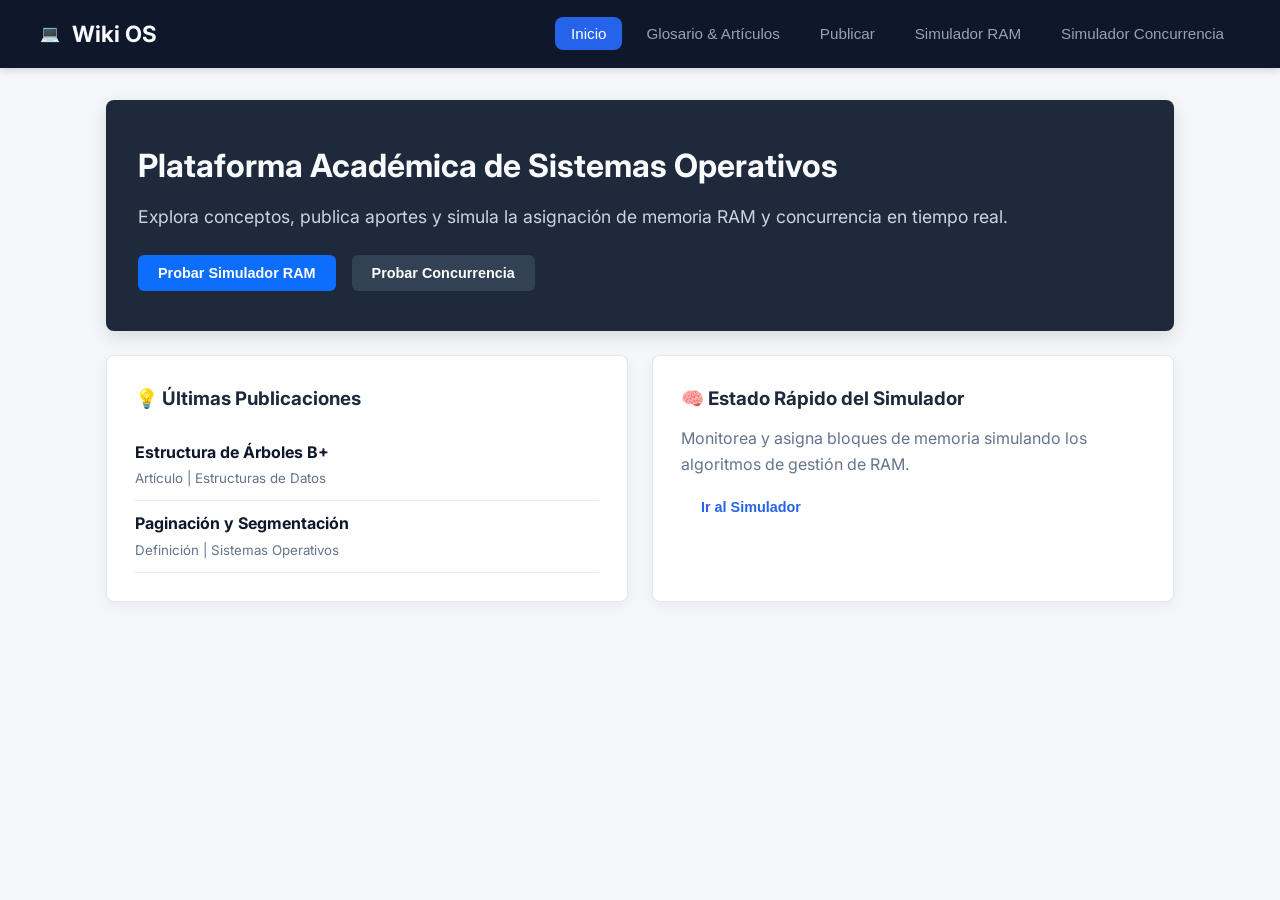
==== frontend/index.html @ 39c88142 "feat: interfaz interactiva de cabina de avion para simulador de concurrencia" ====
<!DOCTYPE html>
<html lang="es">
<head>
    <meta charset="UTF-8">
    <meta name="viewport" content="width=device-width, initial-scale=1.0">
    <title>Sistemas Operativos - Wiki & Simuladores</title>
    <link rel="preconnect" href="https://fonts.googleapis.com">
    <link rel="preconnect" href="https://fonts.gstatic.com" crossorigin>
    <link href="https://fonts.googleapis.com/css2?family=Inter:wght@400;500;600;700&display=swap" rel="stylesheet">
    <link rel="stylesheet" href="styles.css">
</head>
<body>

    <!-- NAV -->
    <header class="navbar">
        <div class="nav-container">
            <div class="brand">
                <span class="logo-icon">💻</span>
                <h2>Wiki OS</h2>
            </div>
            <nav>
                <button class="nav-btn active" onclick="mostrarSeccion('inicio')">Inicio</button>
                <button class="nav-btn" onclick="mostrarSeccion('glosario')">Glosario & Artículos</button>
                <button class="nav-btn" onclick="mostrarSeccion('publicar')">Publicar</button>
                <button class="nav-btn" onclick="mostrarSeccion('simulador')">Simulador RAM</button>
                <button class="nav-btn" onclick="mostrarSeccion('simulador-concurrencia')">Simulador Concurrencia</button>
            </nav>
        </div>
    </header>

    <!-- MAIN CONTAINER -->
    <main class="container">

        <!-- 1. SECCIÓN: INICIO -->
        <section id="inicio" class="modulo active">
            <div class="hero-card">
                <h1>Plataforma Académica de Sistemas Operativos</h1>
                <p>Explora conceptos, publica aportes y simula la asignación de memoria RAM y concurrencia en tiempo real.</p>
                <div class="hero-actions">
                    <button class="btn btn-primary" onclick="mostrarSeccion('simulador')">Probar Simulador RAM</button>
                    <button class="btn btn-secondary" onclick="mostrarSeccion('simulador-concurrencia')">Probar Concurrencia</button>
                </div>
            </div>

            <div class="grid-2">
                <div class="card">
                    <h3>💡 Últimas Publicaciones</h3>
                    <div id="lista-recientes" style="margin-top: 1rem;">
                        <p style="color: var(--text-muted);">Cargando publicaciones...</p>
                    </div>
                </div>
                <div class="card">
                    <h3>🧠 Estado Rápido del Simulador</h3>
                    <p style="margin: 0.75rem 0; color: var(--text-muted);">Monitorea y asigna bloques de memoria simulando los algoritmos de gestión de RAM.</p>
                    <button class="btn btn-outline" onclick="mostrarSeccion('simulador')">Ir al Simulador</button>
                </div>
            </div>
        </section>

        <!-- 2. SECCIÓN: GLOSARIO -->
        <section id="glosario" class="modulo">
            <div class="card">
                <div class="section-header">
                    <h2>Glosario & Artículos Académicos</h2>
                    <p style="color: var(--text-muted);">Consulta las publicaciones agregadas por la comunidad.</p>
                </div>

                <div class="filter-bar">
                    <input type="text" id="input-buscar" placeholder="Buscar por título o contenido..." oninput="filtrarPublicaciones()">
                    <select id="select-categoria" onchange="filtrarPublicaciones()">
                        <option value="todas">Todas las Categorías</option>
                        <option value="Sistemas Operativos">Sistemas Operativos</option>
                        <option value="Estructuras de Datos">Estructuras de Datos</option>
                        <option value="Algoritmos">Algoritmos</option>
                        <option value="Bases de Datos">Bases de Datos</option>
                    </select>
                </div>

                <div id="contenedor-articulos" class="grid-cards"></div>
            </div>
        </section>

        <!-- 3. SECCIÓN: PUBLICAR -->
        <section id="publicar" class="modulo">
            <div class="card form-container">
                <h2>Publicar Definición o Artículo</h2>
                <form id="form-publicacion" onsubmit="guardarPublicacion(event)">
                    <div class="form-group">
                        <label for="titulo">Título de la publicación</label>
                        <input type="text" id="titulo" required placeholder="Ej. Paginación de Memoria">
                    </div>

                    <div class="form-row">
                        <div class="form-group">
                            <label for="tipo">Tipo de Contenido</label>
                            <select id="tipo" required>
                                <option value="Definición">Definición</option>
                                <option value="Artículo">Artículo Académico</option>
                            </select>
                        </div>
                        <div class="form-group">
                            <label for="categoria">Categoría</label>
                            <select id="categoria" required>
                                <option value="Sistemas Operativos">Sistemas Operativos</option>
                                <option value="Estructuras de Datos">Estructuras de Datos</option>
                                <option value="Algoritmos">Algoritmos</option>
                                <option value="Bases de Datos">Bases de Datos</option>
                            </select>
                        </div>
                    </div>

                    <div class="form-group">
                        <label for="autor">Autor / Usuario</label>
                        <input type="text" id="autor" required placeholder="Ej. Estudiante UMG">
                    </div>

                    <div class="form-group">
                        <label for="contenido">Contenido</label>
                        <textarea id="contenido" rows="5" required placeholder="Escribe el desarrollo del tema aquí..."></textarea>
                    </div>

                    <button type="submit" class="btn btn-primary btn-block">Guardar y Publicar</button>
                </form>
            </div>
        </section>

        <!-- 4. SECCIÓN: SIMULADOR RAM -->
        <section id="simulador" class="modulo">
            <div class="card">
                <h2>Simulador de Memoria RAM (Total: 1024 MB)</h2>

                <div class="stats-grid">
                    <div class="stat-box">
                        <small>RAM Usada</small>
                        <p id="ram-usada">0 MB (0%)</p>
                    </div>
                    <div class="stat-box">
                        <small>RAM Disponible</small>
                        <p id="ram-disponible">1024 MB</p>
                    </div>
                </div>

                <div class="ram-progress-container">
                    <div id="ram-bar" class="ram-progress-bar" style="width: 0%;"></div>
                </div>

                <div class="sim-controls">
                    <h3>Crear Nuevo Proceso</h3>
                    <form id="form-proceso" onsubmit="agregarProcesoSimulador(event)" class="form-inline">
                        <input type="text" id="proc-nombre" placeholder="Nombre (Ej. Navegador)" required style="flex: 2;">
                        <input type="number" id="proc-tamano" min="16" max="1024" value="128" placeholder="MB" required style="width: 90px;" title="Tamaño en MB">
                        <input type="number" id="proc-tiempo" min="1" max="60" value="5" placeholder="Segundos" required style="width: 90px;" title="Tiempo de ejecución en segundos">
                        <button type="submit" class="btn btn-primary">Agregar</button>
                        <button type="button" class="btn btn-danger" onclick="reiniciarSimulador()">Reiniciar</button>
                    </form>
                </div>

                <hr class="divider">

                <div class="grid-2">
                    <div>
                        <h3>Procesos en Ejecución (RAM)</h3>
                        <ul id="lista-ejecucion" class="process-list"></ul>
                    </div>
                    <div>
                        <h3>Cola de Espera</h3>
                        <ul id="lista-espera" class="process-list"></ul>
                    </div>
                </div>
            </div>
        </section>

       <!-- 5. SECCIÓN: SIMULADOR CONCURRENCIA -->
        <section id="simulador-concurrencia" class="modulo">
            <div class="card-container">
                <h2>Simulador de Concurrencia (Reserva de Vuelo)</h2>
                <p class="subtitle">Interactúa con la cabina o ejecuta pruebas de estrés de hilos concurrentes (Overbooking vs Mutex Lock)</p>

                <!-- Tarjetas Estadísticas -->
                <div class="stats-grid">
                    <div class="stat-card">
                        <span class="stat-label">Estado de Integridad</span>
                        <h3 id="stat-integridad">Esperando acción</h3>
                    </div>
                    <div class="stat-card">
                        <span class="stat-label">Asientos con Overbooking</span>
                        <h3 id="stat-overbooking">0 / 12</h3>
                    </div>
                </div>

                <!-- Panel de Control y Botones -->
                <div class="control-panel">
                    <div class="mode-toggle">
                        <label>
                            <input type="checkbox" id="chk-modo-protegido">
                            <span>Activar Mutex Lock (Sección Crítica)</span>
                        </label>
                    </div>
                    <div style="display: flex; gap: 10px; flex-wrap: wrap;">
                        <button class="btn btn-primary" onclick="ejecutarSimulacionConcurrencia()">🚀 Estrés 20 Hilos</button>
                        <button class="btn btn-danger" onclick="reiniciarVuelo()">🔄 Reiniciar Avión</button>
                    </div>
                </div>

                <!-- CABINA DEL AVIÓN INTERACTIVA -->
                <div class="airplane-container">
                    <div class="airplane-cockpit">
                        ✈️ FRENTE DE LA CABINA / COCKPIT
                    </div>

                    <!-- Leyenda de colores -->
                    <div class="cabin-legend">
                        <span><i class="dot dot-available"></i> Disponible</span>
                        <span><i class="dot dot-confirmed"></i> Reservado</span>
                        <span><i class="dot dot-conflict"></i> Overbooking</span>
                    </div>

                    <!-- Mapa de Asientos -->
                    <div id="grid-cabina" class="cabin-grid">
                        <p class="placeholder-text">Cargando cabina...</p>
                    </div>
                </div>

                <!-- Formulario de Reserva Manual de Usuario -->
                <div class="manual-booking-box">
                    <h3>💺 Selección Manual de Asiento</h3>
                    <div class="form-inline" style="margin-top: 10px;">
                        <select id="select-asiento-manual" class="form-control">
                            <option value="">Cargando asientos disponibles...</option>
                        </select>
                        <input type="text" id="input-pasajero-nombre" placeholder="Nombre del Pasajero (Ej. Carlos)" value="Pasajero Web">
                        <button class="btn btn-primary" onclick="reservarAsientoManual()">Confirmar Reserva</button>
                    </div>
                </div>

                <!-- Consola de Registro de Hilos -->
                <h3 class="section-title">Registro de Ejecución (Kernel execution log)</h3>
                <pre id="terminal-logs" class="terminal-box">Sistema de vuelo iniciado. Selecciona un asiento o lanza la prueba de hilos.</pre>
            </div>
        </section>
    </main>

    <!-- ARCHIVO JS CONECTADO EXTERNAMENTE -->
    <script src="app.js"></script>
</body>
</html>
---- frontend/styles.css ----
/* Variables */
:root {
    --bg-main: #f4f6f9;
    --card-bg: #ffffff;
    --navy-dark: #0f172a;
    --navy-card: #1e293b;
    --blue-primary: #2563eb;
    --blue-hover: #1d4ed8;
    --text-dark: #1e293b;
    --text-muted: #64748b;
    --text-light: #f8fafc;
    --border-color: #e2e8f0;
    --success-color: #10b981;
    --danger-color: #ef4444;
    --warning-color: #f59e0b;
    --radius: 8px;
    --shadow: 0 4px 12px rgba(0, 0, 0, 0.05);
}

/* Base Styles */
* {
    box-sizing: border-box;
    margin: 0;
    padding: 0;
}

body {
    font-family: 'Inter', -apple-system, BlinkMacSystemFont, "Segoe UI", Roboto, sans-serif;
    background-color: var(--bg-main);
    color: var(--text-dark);
    line-height: 1.6;
}

/* Navegacion*/
.navbar {
    background-color: var(--navy-dark);
    color: var(--text-light);
    padding: 1rem 2rem;
    box-shadow: 0 2px 8px rgba(0, 0, 0, 0.15);
    position: sticky;
    top: 0;
    z-index: 100;
}

.nav-container {
    max-width: 1200px;
    margin: 0 auto;
    display: flex;
    justify-content: space-between;
    align-items: center;
}

.brand {
    display: flex;
    align-items: center;
    gap: 0.75rem;
}

.brand h2 {
    font-size: 1.4rem;
    font-weight: 700;
    color: var(--text-light);
}

nav {
    display: flex;
    gap: 0.5rem;
}

.nav-btn {
    background: transparent;
    border: none;
    color: #94a3b8;
    padding: 0.5rem 1rem;
    font-size: 0.95rem;
    font-weight: 500;
    border-radius: var(--radius);
    cursor: pointer;
    transition: all 0.2s ease;
}

.nav-btn:hover {
    color: var(--text-light);
    background-color: rgba(255, 255, 255, 0.08);
}

.nav-btn.active {
    color: #ffffff;
    background-color: var(--blue-primary);
}

/* Contendores y modulos */
.container {
    max-width: 1100px;
    margin: 2rem auto;
    padding: 0 1rem;
}

.modulo {
    display: none;
}

.modulo.active {
    display: block;
    animation: fadeIn 0.3s ease-in-out;
}

@keyframes fadeIn {
    from { opacity: 0; transform: translateY(6px); }
    to { opacity: 1; transform: translateY(0); }
}

/* TARJETAS Y CONTENEDORES */
.card {
    background-color: var(--card-bg);
    border: 1px solid var(--border-color);
    border-radius: var(--radius);
    padding: 1.75rem;
    margin-bottom: 1.5rem;
    box-shadow: var(--shadow);
}

.hero-card {
    background-color: var(--navy-card);
    color: var(--text-light);
    padding: 2.5rem 2rem;
    border-radius: var(--radius);
    margin-bottom: 1.5rem;
    box-shadow: 0 6px 16px rgba(15, 23, 42, 0.12);
}

.hero-card h1 {
    font-size: 2rem;
    margin-bottom: 0.75rem;
}

.hero-card p {
    color: #cbd5e1;
    font-size: 1.1rem;
    margin-bottom: 1.5rem;
}

.hero-actions {
    display: flex;
    gap: 1rem;
}

/* LAYOUT GRIDS */
.grid-2 {
    display: grid;
    grid-template-columns: 1fr 1fr;
    gap: 1.5rem;
}

.grid-cards {
    display: grid;
    grid-template-columns: repeat(auto-fill, minmax(300px, 1fr));
    gap: 1.25rem;
    margin-top: 1.5rem;
}

/* Botonos y formulario */
.btn {
    padding: 0.6rem 1.2rem;
    border-radius: var(--radius);
    font-weight: 600;
    font-size: 0.9rem;
    cursor: pointer;
    border: none;
    transition: background 0.2s ease;
}

.btn-primary {
    background-color: var(--blue-primary);
    color: white;
}

.btn-primary:hover {
    background-color: var(--blue-hover);
}

.btn-secondary {
    background-color: #334155;
    color: white;
}

.btn-secondary:hover {
    background-color: #475569;
}

.btn-outline {
    background: transparent;
    border: 1px solid var(--blue-primary);
    color: var(--blue-primary);
}

.btn-outline:hover {
    background-color: var(--blue-primary);
    color: white;
}

.btn-danger {
    background-color: var(--danger-color);
    color: white;
}

.btn-danger:hover {
    background-color: #dc2626;
}

.btn-block {
    width: 100%;
}

.form-group {
    margin-bottom: 1.25rem;
}

.form-group label {
    display: block;
    font-weight: 600;
    margin-bottom: 0.4rem;
    font-size: 0.9rem;
}

.form-group input,
.form-group select,
.form-group textarea {
    width: 100%;
    padding: 0.65rem 0.8rem;
    border: 1px solid var(--border-color);
    border-radius: var(--radius);
    font-family: inherit;
    font-size: 0.95rem;
    outline: none;
}

.form-group input:focus,
.form-group select:focus,
.form-group textarea:focus {
    border-color: var(--blue-primary);
    box-shadow: 0 0 0 3px rgba(37, 99, 235, 0.1);
}

.form-row {
    display: grid;
    grid-template-columns: 1fr 1fr;
    gap: 1rem;
}

/* filtro y busqueda */
.filter-bar {
    display: flex;
    gap: 1rem;
    margin-top: 1rem;
}

.filter-bar input {
    flex: 2;
    padding: 0.65rem 0.8rem;
    border: 1px solid var(--border-color);
    border-radius: var(--radius);
}

.filter-bar select {
    flex: 1;
    padding: 0.65rem 0.8rem;
    border: 1px solid var(--border-color);
    border-radius: var(--radius);
}

/* Parte de estadísticas y simulador */

.stats-grid {
    display: grid;
    grid-template-columns: 1fr 1fr;
    gap: 1rem;
    margin: 1.25rem 0;
}

.stat-box {
    background-color: #f8fafc;
    border: 1px solid var(--border-color);
    padding: 1rem;
    border-radius: var(--radius);
}

.stat-box small {
    color: var(--text-muted);
    font-weight: 600;
}

.stat-box p {
    font-size: 1.4rem;
    font-weight: 700;
    color: var(--navy-dark);
}

.ram-progress-container {
    width: 100%;
    height: 24px;
    background-color: #e2e8f0;
    border-radius: 12px;
    overflow: hidden;
    margin-bottom: 1.5rem;
}

.ram-progress-bar {
    height: 100%;
    background: linear-gradient(90deg, #10b981 0%, #059669 100%);
    transition: width 0.4s ease;
}

.sim-controls {
    background-color: #f8fafc;
    padding: 1.25rem;
    border-radius: var(--radius);
    border: 1px solid var(--border-color);
}

.sim-controls h3 {
    margin-bottom: 0.75rem;
    font-size: 1rem;
}

.form-inline {
    display: flex;
    gap: 0.75rem;
    flex-wrap: wrap;
}

.form-inline input[type="text"] { flex: 2; }
.form-inline input[type="number"] { flex: 1; }

.divider {
    border: 0;
    height: 1px;
    background-color: var(--border-color);
    margin: 1.75rem 0;
}

.process-list {
    list-style: none;
    margin-top: 0.75rem;
}

.process-item {
    background-color: #ffffff;
    border: 1px solid var(--border-color);
    padding: 0.75rem 1rem;
    border-radius: var(--radius);
    margin-bottom: 0.5rem;
    display: flex;
    justify-content: space-between;
    align-items: center;
}

.process-item strong {
    color: var(--navy-dark);
}

/* ==========================================
   TARJETAS DE ARTÍCULOS
   ========================================== */
.article-card {
    border: 1px solid var(--border-color);
    border-radius: var(--radius);
    padding: 1.25rem;
    background: white;
    display: flex;
    flex-direction: column;
    justify-content: space-between;
}

.article-badge {
    align-self: flex-start;
    padding: 0.2rem 0.6rem;
    border-radius: 20px;
    font-size: 0.75rem;
    font-weight: 700;
    text-transform: uppercase;
    background-color: #eff6ff;
    color: var(--blue-primary);
    margin-bottom: 0.5rem;
}

.article-title {
    font-size: 1.1rem;
    font-weight: 700;
    margin-bottom: 0.5rem;
    color: var(--navy-dark);
}

.article-meta {
    font-size: 0.8rem;
    color: var(--text-muted);
    margin-bottom: 0.75rem;
}

/* RESPONSIVE */
@media (max-width: 768px) {
    .grid-2, .form-row, .stats-grid {
        grid-template-columns: 1fr;
    }
    .filter-bar, .form-inline {
        flex-direction: column;
    }
    .nav-container {
        flex-direction: column;
        gap: 1rem;
    }
}

/* Tarjeta Contenedora Principal */
.card-container {
    background-color: #ffffff;
    border-radius: 12px;
    padding: 25px;
    box-shadow: 0 4px 15px rgba(0, 0, 0, 0.05);
    margin-top: 20px;
}

.card-container h2 {
    font-size: 1.5rem;
    color: #1a233a;
    margin-bottom: 5px;
}

.subtitle {
    color: #6c757d;
    font-size: 0.9rem;
    margin-bottom: 20px;
}

.section-title {
    font-size: 1.1rem;
    color: #1a233a;
    margin: 25px 0 10px 0;
}

/* Tarjetas Estadísticas Superior */
.stats-grid {
    display: grid;
    grid-template-columns: repeat(auto-fit, minmax(220px, 1fr));
    gap: 15px;
    margin-bottom: 20px;
}

.stat-card {
    background-color: #f8f9fa;
    border: 1px solid #e9ecef;
    border-left: 4px solid #0d6efd;
    border-radius: 8px;
    padding: 15px;
}

.stat-label {
    font-size: 0.8rem;
    color: #6c757d;
    text-transform: uppercase;
    font-weight: 600;
}

.stat-card h3 {
    margin-top: 5px;
    font-size: 1.1rem;
    color: #212529;
}

/* Panel de Control y Botón */
.control-panel {
    display: flex;
    justify-content: space-between;
    align-items: center;
    background-color: #f8f9fa;
    padding: 15px;
    border-radius: 8px;
    margin-bottom: 20px;
    flex-wrap: wrap;
    gap: 10px;
}

.mode-toggle label {
    display: flex;
    align-items: center;
    gap: 10px;
    cursor: pointer;
    font-weight: 600;
    color: #495057;
}

.btn {
    padding: 10px 20px;
    border: none;
    border-radius: 6px;
    font-weight: 600;
    cursor: pointer;
    transition: background 0.2s;
}

.btn-primary {
    background-color: #0d6efd;
    color: white;
}

.btn-primary:hover {
    background-color: #0b5ed7;
}

/* Cuadrícula de Asientos */
.seats-grid {
    display: grid;
    grid-template-columns: repeat(auto-fit, minmax(170px, 1fr));
    gap: 12px;
}

.seat-card {
    background-color: #ffffff;
    border: 2px solid #dee2e6;
    border-radius: 8px;
    padding: 12px;
}

.seat-card.seat-success {
    border-color: #198754;
    background-color: #f1f9f5;
}

.seat-card.seat-danger {
    border-color: #dc3545;
    background-color: #fff0f1;
}

.seat-header {
    display: flex;
    justify-content: space-between;
    font-weight: bold;
    margin-bottom: 8px;
}

.seat-badge {
    font-size: 0.75rem;
    padding: 2px 6px;
    border-radius: 4px;
    background-color: #e9ecef;
}

.placeholder-text {
    color: #6c757d;
    font-size: 0.9rem;
    grid-column: 1 / -1;
}

/* Terminal de Logs Negra */
.terminal-box {
    background-color: #1a1e24;
    color: #2ef072;
    padding: 15px;
    border-radius: 8px;
    font-family: 'Consolas', 'Courier New', monospace;
    max-height: 220px;
    overflow-y: auto;
    font-size: 0.85rem;
    line-height: 1.4;
    white-space: pre-wrap;
}

/* Control de visibilidad de módulos */
.modulo {
    display: none;
}

.modulo.active {
    display: block;
}

/* ==========================================
   DISEÑO DE CABINA DE AVIÓN Y ASIENTOS
   ========================================== */
.airplane-container {
    background-color: #f1f5f9;
    border: 2px solid #cbd5e1;
    border-radius: 40px 40px 16px 16px;
    padding: 20px;
    margin: 20px 0;
    max-width: 650px;
    margin-left: auto;
    margin-right: auto;
    box-shadow: inset 0 2px 6px rgba(0,0,0,0.05);
}

.airplane-cockpit {
    background-color: #1e293b;
    color: #f8fafc;
    text-align: center;
    padding: 10px;
    border-radius: 30px 30px 8px 8px;
    font-weight: 700;
    font-size: 0.85rem;
    letter-spacing: 1px;
    margin-bottom: 15px;
}

.cabin-legend {
    display: flex;
    justify-content: center;
    gap: 20px;
    margin-bottom: 15px;
    font-size: 0.85rem;
    color: #475569;
}

.dot {
    display: inline-block;
    width: 12px;
    height: 12px;
    border-radius: 50%;
    margin-right: 5px;
}

.dot-available { background-color: #ffffff; border: 2px solid #94a3b8; }
.dot-confirmed { background-color: #2563eb; }
.dot-conflict { background-color: #ef4444; }

/* Grid de Filas y Pasillo */
.cabin-grid {
    display: flex;
    flex-direction: column;
    gap: 12px;
}

.cabin-row {
    display: flex;
    justify-content: center;
    align-items: center;
    gap: 10px;
}

.aisle {
    width: 30px;
    text-align: center;
    font-size: 0.75rem;
    color: #94a3b8;
    font-weight: 600;
}

/* Asientos Interactivos */
.seat-btn {
    width: 70px;
    height: 65px;
    background-color: #ffffff;
    border: 2px solid #cbd5e1;
    border-radius: 10px 10px 6px 6px;
    display: flex;
    flex-direction: column;
    align-items: center;
    justify-content: center;
    cursor: pointer;
    transition: all 0.2s ease;
    padding: 4px;
}

.seat-btn:hover:not(:disabled) {
    transform: translateY(-2px);
    border-color: #2563eb;
    box-shadow: 0 4px 8px rgba(37, 99, 235, 0.2);
}

.seat-btn.seat-occupied {
    background-color: #eff6ff;
    border-color: #2563eb;
    color: #1e3a8a;
}

.seat-btn.seat-overbooking {
    background-color: #fef2f2;
    border-color: #ef4444;
    color: #991b1b;
    animation: pulse 1s infinite alternate;
}

@keyframes pulse {
    from { border-color: #ef4444; }
    to { border-color: #b91c1c; box-shadow: 0 0 10px rgba(239, 68, 68, 0.5); }
}

.seat-id {
    font-weight: 700;
    font-size: 0.85rem;
}

.seat-passenger {
    font-size: 0.65rem;
    white-space: nowrap;
    overflow: hidden;
    text-overflow: ellipsis;
    max-width: 60px;
}

/* Formulario Manual */
.manual-booking-box {
    background-color: #f8fafc;
    border: 1px solid #e2e8f0;
    border-radius: 8px;
    padding: 15px;
    margin-bottom: 20px;
}
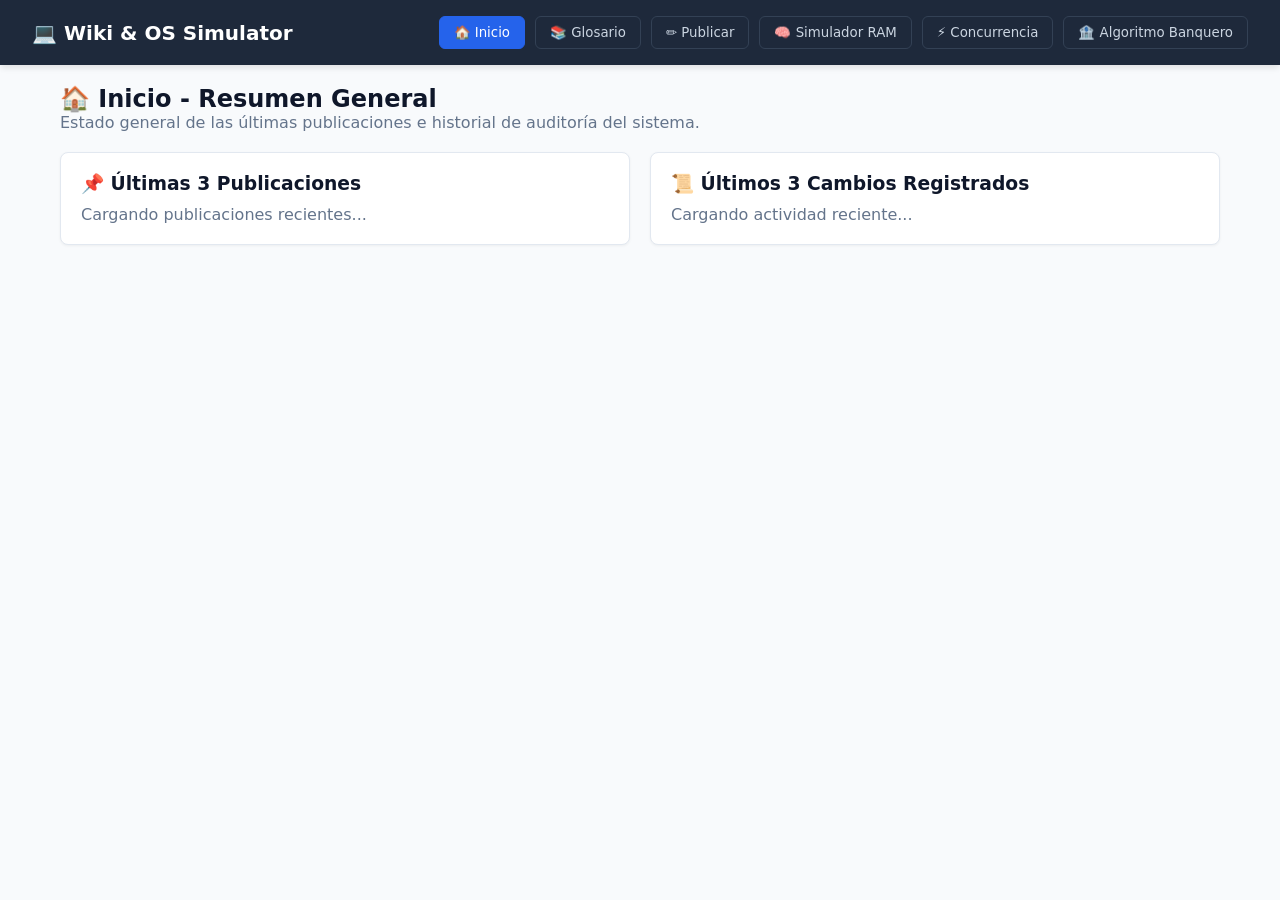
==== commit 26e07f30: "feat: integrar historial unificado, vistas de resumen y simulador del Banquero" ====
--- a/frontend/index.html
+++ b/frontend/index.html
@@ -3,244 +3,393 @@
 <head>
     <meta charset="UTF-8">
     <meta name="viewport" content="width=device-width, initial-scale=1.0">
-    <title>Sistemas Operativos - Wiki & Simuladores</title>
-    <link rel="preconnect" href="https://fonts.googleapis.com">
-    <link rel="preconnect" href="https://fonts.gstatic.com" crossorigin>
-    <link href="https://fonts.googleapis.com/css2?family=Inter:wght@400;500;600;700&display=swap" rel="stylesheet">
-    <link rel="stylesheet" href="styles.css">
+    <title>Wiki & OS Simulator 2026</title>
+    <style>
+        :root {
+            --primary: #2563eb;
+            --primary-dark: #1d4ed8;
+            --bg-body: #f8fafc;
+            --bg-card: #ffffff;
+            --text-main: #0f172a;
+            --text-muted: #64748b;
+            --border-color: #e2e8f0;
+            --danger: #ef4444;
+            --success: #22c55e;
+            --warning: #f59e0b;
+        }
+
+        * {
+            box-sizing: border-box;
+            margin: 0;
+            padding: 0;
+            font-family: system-ui, -apple-system, BlinkMacSystemFont, 'Segoe UI', Roboto, Oxygen, Ubuntu, Cantarell, sans-serif;
+        }
+
+        body {
+            background-color: var(--bg-body);
+            color: var(--text-main);
+            display: flex;
+            flex-direction: column;
+            min-height: 100vh;
+        }
+
+        /* NAVEGACIÓN PRINCIPAL */
+        header {
+            background-color: #1e293b;
+            color: white;
+            padding: 1rem 2rem;
+            display: flex;
+            justify-content: space-between;
+            align-items: center;
+            box-shadow: 0 4px 6px -1px rgba(0, 0, 0, 0.1);
+        }
+
+        header h1 {
+            font-size: 1.25rem;
+            font-weight: 700;
+            display: flex;
+            align-items: center;
+            gap: 10px;
+        }
+
+        nav {
+            display: flex;
+            gap: 10px;
+            flex-wrap: wrap;
+        }
+
+        nav button {
+            background: transparent;
+            border: 1px solid #334155;
+            color: #cbd5e1;
+            padding: 8px 14px;
+            border-radius: 6px;
+            cursor: pointer;
+            font-weight: 500;
+            transition: all 0.2s ease;
+        }
+
+        nav button:hover, nav button.active {
+            background-color: var(--primary);
+            color: white;
+            border-color: var(--primary);
+        }
+
+        /* CONTENEDOR PRINCIPAL */
+        main {
+            flex: 1;
+            max-width: 1200px;
+            width: 100%;
+            margin: 20px auto;
+            padding: 0 20px;
+        }
+
+        .modulo {
+            animation: fadeIn 0.3s ease-in-out;
+        }
+
+        @keyframes fadeIn {
+            from { opacity: 0; transform: translateY(5px); }
+            to { opacity: 1; transform: translateY(0); }
+        }
+
+        /* TARJETAS Y COMPONENTES */
+        .card {
+            background-color: var(--bg-card);
+            border: 1px solid var(--border-color);
+            border-radius: 8px;
+            padding: 20px;
+            margin-bottom: 20px;
+            box-shadow: 0 1px 3px 0 rgba(0, 0, 0, 0.05);
+        }
+
+        .btn {
+            padding: 8px 16px;
+            border-radius: 6px;
+            border: none;
+            font-weight: 600;
+            cursor: pointer;
+            display: inline-flex;
+            align-items: center;
+            gap: 6px;
+            transition: background 0.2s;
+        }
+
+        .btn-primary { background-color: var(--primary); color: white; }
+        .btn-primary:hover { background-color: var(--primary-dark); }
+        .btn-secondary { background-color: #64748b; color: white; }
+        .btn-secondary:hover { background-color: #475569; }
+        .btn-outline { background-color: transparent; border: 1px solid var(--border-color); color: var(--text-main); }
+        .btn-outline:hover { background-color: #f1f5f9; }
+        .btn-danger { background-color: var(--danger); color: white; }
+
+        /* FORMULARIOS Y TABLAS */
+        input, select, textarea {
+            width: 100%;
+            padding: 10px;
+            border: 1px solid var(--border-color);
+            border-radius: 6px;
+            margin-top: 6px;
+            margin-bottom: 14px;
+        }
+
+        table {
+            width: 100%;
+            border-collapse: collapse;
+            margin-top: 10px;
+        }
+
+        th, td {
+            padding: 10px 12px;
+            border: 1px solid var(--border-color);
+            text-align: left;
+            font-size: 0.9rem;
+        }
+
+        th { background-color: #f1f5f9; font-weight: 600; }
+
+        .badge {
+            display: inline-block;
+            padding: 2px 8px;
+            border-radius: 4px;
+            font-size: 0.75rem;
+            font-weight: 700;
+            text-transform: uppercase;
+        }
+
+        /* LAYOUTS ESPECÍFICOS */
+        .grid-2 {
+            display: grid;
+            grid-template-columns: 1fr 1fr;
+            gap: 20px;
+        }
+
+        @media (max-width: 768px) {
+            .grid-2 { grid-template-columns: 1fr; }
+            header { flex-direction: column; gap: 15px; }
+        }
+    </style>
 </head>
 <body>
 
-    <!-- NAV -->
-    <header class="navbar">
-        <div class="nav-container">
-            <div class="brand">
-                <span class="logo-icon">💻</span>
-                <h2>Wiki OS</h2>
-            </div>
-            <nav>
-                <button class="nav-btn active" onclick="mostrarSeccion('inicio')">Inicio</button>
-                <button class="nav-btn" onclick="mostrarSeccion('glosario')">Glosario & Artículos</button>
-                <button class="nav-btn" onclick="mostrarSeccion('publicar')">Publicar</button>
-                <button class="nav-btn" onclick="mostrarSeccion('simulador')">Simulador RAM</button>
-                <button class="nav-btn" onclick="mostrarSeccion('simulador-concurrencia')">Simulador Concurrencia</button>
-            </nav>
-        </div>
+    <!-- ENCABEZADO Y NAVEGACIÓN -->
+    <header>
+        <h1>💻 Wiki & OS Simulator</h1>
+        <nav>
+            <button class="nav-btn active" onclick="mostrarModulo('inicio')">🏠 Inicio</button>
+            <button class="nav-btn" onclick="mostrarModulo('glosario')">📚 Glosario</button>
+            <button class="nav-btn" onclick="mostrarModulo('editor')">✏️ Publicar</button>
+            <button class="nav-btn" onclick="mostrarModulo('ram')">🧠 Simulador RAM</button>
+            <button class="nav-btn" onclick="mostrarModulo('concurrencia')">⚡ Concurrencia</button>
+            <button class="nav-btn" onclick="mostrarModulo('banquero')">🏦 Algoritmo Banquero</button>
+        </nav>
     </header>
 
-    <!-- MAIN CONTAINER -->
-    <main class="container">
-
-        <!-- 1. SECCIÓN: INICIO -->
-        <section id="inicio" class="modulo active">
-            <div class="hero-card">
-                <h1>Plataforma Académica de Sistemas Operativos</h1>
-                <p>Explora conceptos, publica aportes y simula la asignación de memoria RAM y concurrencia en tiempo real.</p>
-                <div class="hero-actions">
-                    <button class="btn btn-primary" onclick="mostrarSeccion('simulador')">Probar Simulador RAM</button>
-                    <button class="btn btn-secondary" onclick="mostrarSeccion('simulador-concurrencia')">Probar Concurrencia</button>
-                </div>
-            </div>
+    <main>
+
+        <!-- 1. MÓDULO INICIO -->
+        <section id="modulo-inicio" class="modulo">
+            <h2>🏠 Inicio - Resumen General</h2>
+            <p style="color: var(--text-muted); margin-bottom: 20px;">Estado general de las últimas publicaciones e historial de auditoría del sistema.</p>
 
             <div class="grid-2">
-                <div class="card">
-                    <h3>💡 Últimas Publicaciones</h3>
-                    <div id="lista-recientes" style="margin-top: 1rem;">
-                        <p style="color: var(--text-muted);">Cargando publicaciones...</p>
-                    </div>
-                </div>
-                <div class="card">
-                    <h3>🧠 Estado Rápido del Simulador</h3>
-                    <p style="margin: 0.75rem 0; color: var(--text-muted);">Monitorea y asigna bloques de memoria simulando los algoritmos de gestión de RAM.</p>
-                    <button class="btn btn-outline" onclick="mostrarSeccion('simulador')">Ir al Simulador</button>
-                </div>
-            </div>
-        </section>
-
-        <!-- 2. SECCIÓN: GLOSARIO -->
-        <section id="glosario" class="modulo">
-            <div class="card">
-                <div class="section-header">
-                    <h2>Glosario & Artículos Académicos</h2>
-                    <p style="color: var(--text-muted);">Consulta las publicaciones agregadas por la comunidad.</p>
-                </div>
-
-                <div class="filter-bar">
-                    <input type="text" id="input-buscar" placeholder="Buscar por título o contenido..." oninput="filtrarPublicaciones()">
-                    <select id="select-categoria" onchange="filtrarPublicaciones()">
-                        <option value="todas">Todas las Categorías</option>
-                        <option value="Sistemas Operativos">Sistemas Operativos</option>
-                        <option value="Estructuras de Datos">Estructuras de Datos</option>
-                        <option value="Algoritmos">Algoritmos</option>
-                        <option value="Bases de Datos">Bases de Datos</option>
-                    </select>
-                </div>
-
-                <div id="contenedor-articulos" class="grid-cards"></div>
-            </div>
-        </section>
-
-        <!-- 3. SECCIÓN: PUBLICAR -->
-        <section id="publicar" class="modulo">
-            <div class="card form-container">
-                <h2>Publicar Definición o Artículo</h2>
+                <!-- Tarjeta 1: Últimas 3 publicaciones -->
+                <div class="card">
+                    <h3>📌 Últimas 3 Publicaciones</h3>
+                    <div id="contenedor-ultimas-publicaciones" style="margin-top: 10px;">
+                        <p style="color: var(--text-muted);">Cargando publicaciones recientes...</p>
+                    </div>
+                </div>
+
+                <!-- Tarjeta 2: Últimos 3 cambios de auditoría -->
+                <div class="card">
+                    <h3>📜 Últimos 3 Cambios Registrados</h3>
+                    <div id="contenedor-ultimos-cambios" style="margin-top: 10px;">
+                        <p style="color: var(--text-muted);">Cargando actividad reciente...</p>
+                    </div>
+                </div>
+            </div>
+        </section>
+
+        <!-- 2. MÓDULO GLOSARIO -->
+        <section id="modulo-glosario" class="modulo" style="display: none;">
+            <h2>📚 Glosario de Términos de Sistemas Operativos</h2>
+            <p style="color: var(--text-muted); margin-bottom: 15px;">Explora la documentación cargada en la comunidad.</p>
+
+            <div id="lista-articulos-glosario" class="grid-2" style="margin-bottom: 30px;">
+                <!-- Artículos renderizados dinámicamente -->
+            </div>
+
+            <hr style="margin: 30px 0; border: none; border-top: 1px solid var(--border-color);">
+
+            <h3>🏛️ Historial General de Auditoría del Sistema</h3>
+            <p style="color: var(--text-muted); font-size: 0.85rem; margin-bottom: 10px;">Bitácora global respaldada automáticamente mediante Triggers SQL (Turso).</p>
+            
+            <div class="card" style="padding: 0; overflow-x: auto;">
+                <table>
+                    <thead>
+                        <tr>
+                            <th>Acción</th>
+                            <th>Objeto / Título</th>
+                            <th>Usuario / Autor</th>
+                            <th>Fecha y Hora</th>
+                        </tr>
+                    </thead>
+                    <tbody id="tabla-historial-general">
+                        <tr><td colspan="4">Cargando bitácora general...</td></tr>
+                    </tbody>
+                </table>
+            </div>
+        </section>
+
+        <!-- 3. MÓDULO DETALLE DE ARTÍCULO -->
+        <section id="modulo-articulo-detalle" class="modulo" style="display: none;">
+            <button onclick="mostrarModulo('glosario')" class="btn btn-secondary" style="margin-bottom: 15px;">⬅ Volver al Glosario</button>
+            
+            <article id="contenido-articulo-activo" class="card"></article>
+
+            <div style="display: flex; gap: 10px; margin-bottom: 20px;">
+                <button id="btn-editar-actual" class="btn btn-primary" onclick="abrirEditorArticuloActual()">✏️ Editar Publicación</button>
+                <button id="btn-ver-historial-articulo" class="btn btn-outline" onclick="toggleHistorialArticulo()">📜 Ver Historial de Cambios</button>
+            </div>
+
+            <!-- Panel desplegable con historial del artículo activo -->
+            <div id="panel-historial-articulo" class="card" style="display: none; background-color: #f8fafc;">
+                <h4 style="margin-bottom: 10px;">📜 Historial de Versiones Anteriores</h4>
+                <div id="lista-versiones-articulo"></div>
+            </div>
+        </section>
+
+        <!-- 4. MÓDULO EDITOR / CREAR Y EDITAR PUBLICACIÓN -->
+        <section id="modulo-editor" class="modulo" style="display: none;">
+            <h2 id="titulo-form-editor">✏️ Crear Nueva Publicación</h2>
+            
+            <div class="card" style="margin-top: 15px;">
                 <form id="form-publicacion" onsubmit="guardarPublicacion(event)">
-                    <div class="form-group">
-                        <label for="titulo">Título de la publicación</label>
-                        <input type="text" id="titulo" required placeholder="Ej. Paginación de Memoria">
-                    </div>
-
-                    <div class="form-row">
-                        <div class="form-group">
-                            <label for="tipo">Tipo de Contenido</label>
-                            <select id="tipo" required>
-                                <option value="Definición">Definición</option>
-                                <option value="Artículo">Artículo Académico</option>
+                    <input type="hidden" id="edit-pub-id">
+
+                    <label>Título del Artículo:</label>
+                    <input type="text" id="form-titulo" required placeholder="Ej. Gestión de Memoria Virtual">
+
+                    <div class="grid-2">
+                        <div>
+                            <label>Tipo:</label>
+                            <select id="form-tipo">
+                                <option value="Concepto">Concepto</option>
+                                <option value="Algoritmo">Algoritmo</option>
+                                <option value="Comando">Comando</option>
                             </select>
                         </div>
-                        <div class="form-group">
-                            <label for="categoria">Categoría</label>
-                            <select id="categoria" required>
-                                <option value="Sistemas Operativos">Sistemas Operativos</option>
-                                <option value="Estructuras de Datos">Estructuras de Datos</option>
-                                <option value="Algoritmos">Algoritmos</option>
-                                <option value="Bases de Datos">Bases de Datos</option>
-                            </select>
+                        <div>
+                            <label>Categoría:</label>
+                            <input type="text" id="form-categoria" required placeholder="Ej. Memoria, Concurrencia, E/S">
                         </div>
                     </div>
 
-                    <div class="form-group">
-                        <label for="autor">Autor / Usuario</label>
-                        <input type="text" id="autor" required placeholder="Ej. Estudiante UMG">
-                    </div>
-
-                    <div class="form-group">
-                        <label for="contenido">Contenido</label>
-                        <textarea id="contenido" rows="5" required placeholder="Escribe el desarrollo del tema aquí..."></textarea>
-                    </div>
-
-                    <button type="submit" class="btn btn-primary btn-block">Guardar y Publicar</button>
+                    <label>Autor:</label>
+                    <input type="text" id="form-autor" required placeholder="Tu nombre o usuario">
+
+                    <label>Contenido (Soporta HTML e Imágenes Base64):</label>
+                    <div style="margin-bottom: 10px;">
+                        <input type="file" id="form-imagen-file" accept="image/*" onchange="insertarImagenBase64(event)">
+                    </div>
+                    <textarea id="form-contenido" rows="8" required oninput="actualizarVistaPreviaEditor()"></textarea>
+
+                    <button type="submit" class="btn btn-primary">💾 Guardar Publicación</button>
                 </form>
             </div>
-        </section>
-
-        <!-- 4. SECCIÓN: SIMULADOR RAM -->
-        <section id="simulador" class="modulo">
-            <div class="card">
-                <h2>Simulador de Memoria RAM (Total: 1024 MB)</h2>
-
-                <div class="stats-grid">
-                    <div class="stat-box">
-                        <small>RAM Usada</small>
-                        <p id="ram-usada">0 MB (0%)</p>
-                    </div>
-                    <div class="stat-box">
-                        <small>RAM Disponible</small>
-                        <p id="ram-disponible">1024 MB</p>
-                    </div>
-                </div>
-
-                <div class="ram-progress-container">
-                    <div id="ram-bar" class="ram-progress-bar" style="width: 0%;"></div>
-                </div>
-
-                <div class="sim-controls">
-                    <h3>Crear Nuevo Proceso</h3>
-                    <form id="form-proceso" onsubmit="agregarProcesoSimulador(event)" class="form-inline">
-                        <input type="text" id="proc-nombre" placeholder="Nombre (Ej. Navegador)" required style="flex: 2;">
-                        <input type="number" id="proc-tamano" min="16" max="1024" value="128" placeholder="MB" required style="width: 90px;" title="Tamaño en MB">
-                        <input type="number" id="proc-tiempo" min="1" max="60" value="5" placeholder="Segundos" required style="width: 90px;" title="Tiempo de ejecución en segundos">
-                        <button type="submit" class="btn btn-primary">Agregar</button>
-                        <button type="button" class="btn btn-danger" onclick="reiniciarSimulador()">Reiniciar</button>
+
+            <h3>👁️ Vista Previa en Vivo</h3>
+            <div id="vista-previa-editor" class="card" style="background: white; min-height: 100px;"></div>
+        </section>
+
+        <!-- 5. MÓDULO SIMULADOR RAM -->
+        <section id="modulo-ram" class="modulo" style="display: none;">
+            <h2>🧠 Simulador de Memoria RAM (1024 MB - Aislado por Sesión)</h2>
+            <p style="color: var(--text-muted); margin-bottom: 15px;">Espacio de simulación privado. Las acciones de asignación y liberación no afectan a otros usuarios.</p>
+
+            <div class="grid-2">
+                <div class="card">
+                    <h3>➕ Inyectar Proceso</h3>
+                    <form onsubmit="agregarProcesoRAM(event)">
+                        <label>Nombre del Proceso:</label>
+                        <input type="text" id="ram-nombre" placeholder="Ej. Proceso_Web" required>
+
+                        <label>Tamaño (MB):</label>
+                        <input type="number" id="ram-tamano" value="128" min="16" max="1024" required>
+
+                        <label>Duración (Segundos):</label>
+                        <input type="number" id="ram-duracion" value="15" min="5" max="60" required>
+
+                        <button type="submit" class="btn btn-primary">Cargar a RAM</button>
+                        <button type="button" class="btn btn-outline" onclick="generarLoteAleatorioRAM()">🎲 Generar Lote Aleatorio</button>
+                        <button type="button" class="btn btn-danger" onclick="resetearRAM()">🔄 Reiniciar RAM</button>
                     </form>
                 </div>
 
-                <hr class="divider">
-
-                <div class="grid-2">
-                    <div>
-                        <h3>Procesos en Ejecución (RAM)</h3>
-                        <ul id="lista-ejecucion" class="process-list"></ul>
-                    </div>
-                    <div>
-                        <h3>Cola de Espera</h3>
-                        <ul id="lista-espera" class="process-list"></ul>
-                    </div>
-                </div>
-            </div>
-        </section>
-
-       <!-- 5. SECCIÓN: SIMULADOR CONCURRENCIA -->
-        <section id="simulador-concurrencia" class="modulo">
-            <div class="card-container">
-                <h2>Simulador de Concurrencia (Reserva de Vuelo)</h2>
-                <p class="subtitle">Interactúa con la cabina o ejecuta pruebas de estrés de hilos concurrentes (Overbooking vs Mutex Lock)</p>
-
-                <!-- Tarjetas Estadísticas -->
-                <div class="stats-grid">
-                    <div class="stat-card">
-                        <span class="stat-label">Estado de Integridad</span>
-                        <h3 id="stat-integridad">Esperando acción</h3>
-                    </div>
-                    <div class="stat-card">
-                        <span class="stat-label">Asientos con Overbooking</span>
-                        <h3 id="stat-overbooking">0 / 12</h3>
-                    </div>
-                </div>
-
-                <!-- Panel de Control y Botones -->
-                <div class="control-panel">
-                    <div class="mode-toggle">
-                        <label>
-                            <input type="checkbox" id="chk-modo-protegido">
-                            <span>Activar Mutex Lock (Sección Crítica)</span>
-                        </label>
-                    </div>
-                    <div style="display: flex; gap: 10px; flex-wrap: wrap;">
-                        <button class="btn btn-primary" onclick="ejecutarSimulacionConcurrencia()">🚀 Estrés 20 Hilos</button>
-                        <button class="btn btn-danger" onclick="reiniciarVuelo()">🔄 Reiniciar Avión</button>
-                    </div>
-                </div>
-
-                <!-- CABINA DEL AVIÓN INTERACTIVA -->
-                <div class="airplane-container">
-                    <div class="airplane-cockpit">
-                        ✈️ FRENTE DE LA CABINA / COCKPIT
-                    </div>
-
-                    <!-- Leyenda de colores -->
-                    <div class="cabin-legend">
-                        <span><i class="dot dot-available"></i> Disponible</span>
-                        <span><i class="dot dot-confirmed"></i> Reservado</span>
-                        <span><i class="dot dot-conflict"></i> Overbooking</span>
-                    </div>
-
-                    <!-- Mapa de Asientos -->
-                    <div id="grid-cabina" class="cabin-grid">
-                        <p class="placeholder-text">Cargando cabina...</p>
-                    </div>
-                </div>
-
-                <!-- Formulario de Reserva Manual de Usuario -->
-                <div class="manual-booking-box">
-                    <h3>💺 Selección Manual de Asiento</h3>
-                    <div class="form-inline" style="margin-top: 10px;">
-                        <select id="select-asiento-manual" class="form-control">
-                            <option value="">Cargando asientos disponibles...</option>
-                        </select>
-                        <input type="text" id="input-pasajero-nombre" placeholder="Nombre del Pasajero (Ej. Carlos)" value="Pasajero Web">
-                        <button class="btn btn-primary" onclick="reservarAsientoManual()">Confirmar Reserva</button>
-                    </div>
-                </div>
-
-                <!-- Consola de Registro de Hilos -->
-                <h3 class="section-title">Registro de Ejecución (Kernel execution log)</h3>
-                <pre id="terminal-logs" class="terminal-box">Sistema de vuelo iniciado. Selecciona un asiento o lanza la prueba de hilos.</pre>
-            </div>
-        </section>
+                <div class="card">
+                    <h3>📊 Estado de la Memoria</h3>
+                    <p><strong>Uso de RAM:</strong> <span id="ram-texto-uso">0 / 1024 MB</span></p>
+                    <div style="background: #e2e8f0; border-radius: 6px; height: 20px; overflow: hidden; margin: 10px 0;">
+                        <div id="ram-barra-progreso" style="background: var(--primary); width: 0%; height: 100%; transition: width 0.3s;"></div>
+                    </div>
+
+                    <h4>Procesos en Ejecución</h4>
+                    <div id="ram-lista-ejecucion" style="margin-bottom: 15px;"></div>
+
+                    <h4>Cola de Espera</h4>
+                    <div id="ram-lista-espera"></div>
+                </div>
+            </div>
+        </section>
+
+        <!-- 6. MÓDULO SIMULADOR DE CONCURRENCIA -->
+        <section id="modulo-concurrencia" class="modulo" style="display: none;">
+            <h2>⚡ Simulador de Concurrencia Global (Asientos de Vuelo)</h2>
+            <p style="color: var(--text-muted); margin-bottom: 15px;">Demostración multiusuario en tiempo real. Sincronización automática vía Polling (1.5s) y Mutex Lock con auto-release de 30s TTL.</p>
+
+            <div class="card" style="display: flex; gap: 10px; align-items: center; flex-wrap: wrap;">
+                <button class="btn btn-primary" onclick="toggleMutexConcurrencia()">🔒 Alternar Mutex Lock</button>
+                <button class="btn btn-outline" onclick="dispararRafagaConcurrencia()">⚡ Lanzar Ráfaga (10 Hilos)</button>
+                <button class="btn btn-danger" onclick="resetearConcurrencia()">🔄 Limpiar Vuelo</button>
+                <span id="concurrencia-estado-mutex" class="badge" style="background: #e2e8f0;">MUTEX: INACTIVO</span>
+            </div>
+
+            <div class="grid-2">
+                <div class="card">
+                    <h3>🪑 Mapa de Asientos del Vuelo</h3>
+                    <div id="concurrencia-mapa-asientos" style="display: grid; grid-template-columns: repeat(4, 1fr); gap: 10px; margin-top: 15px;"></div>
+                </div>
+
+                <div class="card">
+                    <h3>🖥️ Consola de Eventos del Kernel</h3>
+                    <div id="concurrencia-terminal-logs" style="background: #1e293b; color: #f8fafc; font-family: monospace; font-size: 0.85rem; padding: 12px; border-radius: 6px; height: 250px; overflow-y: auto;"></div>
+                </div>
+            </div>
+        </section>
+
+        <!-- 7. MÓDULO ALGORITMO DEL BANQUERO -->
+        <section id="modulo-banquero" class="modulo" style="display: none;">
+            <h2>🏦 Simulador del Algoritmo del Banquero (Prevención de Deadlocks)</h2>
+            <p style="color: var(--text-muted); margin-bottom: 15px;">Evalúa si el sistema se encuentra en un Estado Seguro analizando matrices de asignación y necesidad de recursos.</p>
+
+            <div style="margin-bottom: 20px; display: flex; gap: 10px;">
+                <button class="btn btn-primary" onclick="cargarCasoEjemploBanquero('caso_1_seguro')">📘 Caso 1: Seguro</button>
+                <button class="btn btn-secondary" onclick="cargarCasoEjemploBanquero('caso_2_inseguro')">⚠️ Caso 2: Inseguro</button>
+            </div>
+
+            <div class="card" style="background: #f8fafc;">
+                <h3 id="banquero-titulo-caso">Selecciona un escenario académico</h3>
+                <div id="banquero-vistas-matrices" style="display: flex; gap: 20px; flex-wrap: wrap; margin-top: 15px;"></div>
+                <button class="btn btn-primary" style="margin-top: 20px;" onclick="ejecutarEvaluacionBanquero()">⚡ Evaluar Estado de Seguridad</button>
+            </div>
+
+            <div id="banquero-resultado" class="card" style="margin-top: 20px; display: none;"></div>
+        </section>
+
     </main>
 
-    <!-- ARCHIVO JS CONECTADO EXTERNAMENTE -->
+    <!-- JS PRINCIPAL -->
     <script src="app.js"></script>
 </body>
 </html>
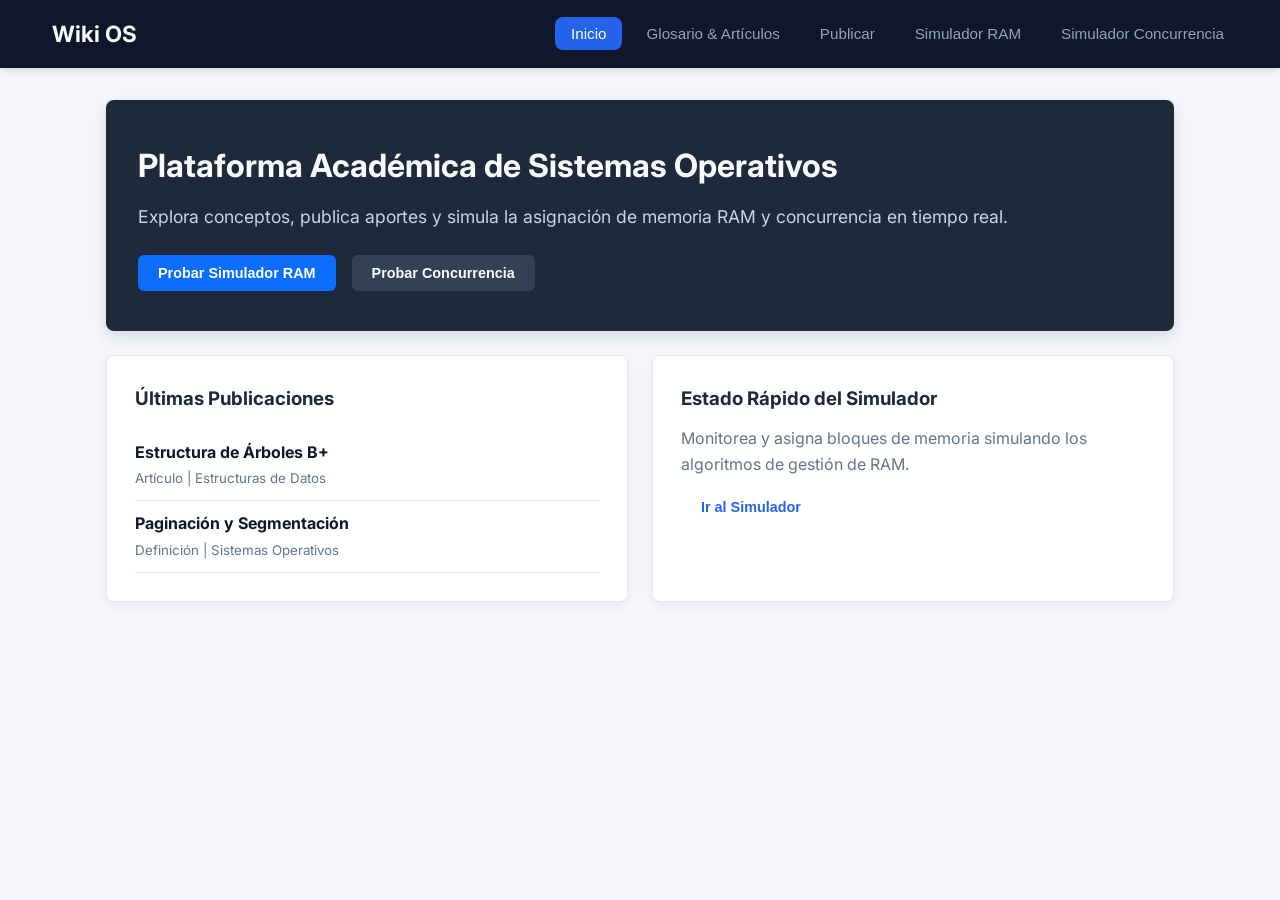
==== commit 2ddba8e9: "refactor: integrar Turso DB fallback, auditoria SQL y limpieza de emojis en UI" ====
--- a/frontend/index.html
+++ b/frontend/index.html
@@ -3,393 +3,290 @@
 <head>
     <meta charset="UTF-8">
     <meta name="viewport" content="width=device-width, initial-scale=1.0">
-    <title>Wiki & OS Simulator 2026</title>
-    <style>
-        :root {
-            --primary: #2563eb;
-            --primary-dark: #1d4ed8;
-            --bg-body: #f8fafc;
-            --bg-card: #ffffff;
-            --text-main: #0f172a;
-            --text-muted: #64748b;
-            --border-color: #e2e8f0;
-            --danger: #ef4444;
-            --success: #22c55e;
-            --warning: #f59e0b;
-        }
-
-        * {
-            box-sizing: border-box;
-            margin: 0;
-            padding: 0;
-            font-family: system-ui, -apple-system, BlinkMacSystemFont, 'Segoe UI', Roboto, Oxygen, Ubuntu, Cantarell, sans-serif;
-        }
-
-        body {
-            background-color: var(--bg-body);
-            color: var(--text-main);
-            display: flex;
-            flex-direction: column;
-            min-height: 100vh;
-        }
-
-        /* NAVEGACIÓN PRINCIPAL */
-        header {
-            background-color: #1e293b;
-            color: white;
-            padding: 1rem 2rem;
-            display: flex;
-            justify-content: space-between;
-            align-items: center;
-            box-shadow: 0 4px 6px -1px rgba(0, 0, 0, 0.1);
-        }
-
-        header h1 {
-            font-size: 1.25rem;
-            font-weight: 700;
-            display: flex;
-            align-items: center;
-            gap: 10px;
-        }
-
-        nav {
-            display: flex;
-            gap: 10px;
-            flex-wrap: wrap;
-        }
-
-        nav button {
-            background: transparent;
-            border: 1px solid #334155;
-            color: #cbd5e1;
-            padding: 8px 14px;
-            border-radius: 6px;
-            cursor: pointer;
-            font-weight: 500;
-            transition: all 0.2s ease;
-        }
-
-        nav button:hover, nav button.active {
-            background-color: var(--primary);
-            color: white;
-            border-color: var(--primary);
-        }
-
-        /* CONTENEDOR PRINCIPAL */
-        main {
-            flex: 1;
-            max-width: 1200px;
-            width: 100%;
-            margin: 20px auto;
-            padding: 0 20px;
-        }
-
-        .modulo {
-            animation: fadeIn 0.3s ease-in-out;
-        }
-
-        @keyframes fadeIn {
-            from { opacity: 0; transform: translateY(5px); }
-            to { opacity: 1; transform: translateY(0); }
-        }
-
-        /* TARJETAS Y COMPONENTES */
-        .card {
-            background-color: var(--bg-card);
-            border: 1px solid var(--border-color);
-            border-radius: 8px;
-            padding: 20px;
-            margin-bottom: 20px;
-            box-shadow: 0 1px 3px 0 rgba(0, 0, 0, 0.05);
-        }
-
-        .btn {
-            padding: 8px 16px;
-            border-radius: 6px;
-            border: none;
-            font-weight: 600;
-            cursor: pointer;
-            display: inline-flex;
-            align-items: center;
-            gap: 6px;
-            transition: background 0.2s;
-        }
-
-        .btn-primary { background-color: var(--primary); color: white; }
-        .btn-primary:hover { background-color: var(--primary-dark); }
-        .btn-secondary { background-color: #64748b; color: white; }
-        .btn-secondary:hover { background-color: #475569; }
-        .btn-outline { background-color: transparent; border: 1px solid var(--border-color); color: var(--text-main); }
-        .btn-outline:hover { background-color: #f1f5f9; }
-        .btn-danger { background-color: var(--danger); color: white; }
-
-        /* FORMULARIOS Y TABLAS */
-        input, select, textarea {
-            width: 100%;
-            padding: 10px;
-            border: 1px solid var(--border-color);
-            border-radius: 6px;
-            margin-top: 6px;
-            margin-bottom: 14px;
-        }
-
-        table {
-            width: 100%;
-            border-collapse: collapse;
-            margin-top: 10px;
-        }
-
-        th, td {
-            padding: 10px 12px;
-            border: 1px solid var(--border-color);
-            text-align: left;
-            font-size: 0.9rem;
-        }
-
-        th { background-color: #f1f5f9; font-weight: 600; }
-
-        .badge {
-            display: inline-block;
-            padding: 2px 8px;
-            border-radius: 4px;
-            font-size: 0.75rem;
-            font-weight: 700;
-            text-transform: uppercase;
-        }
-
-        /* LAYOUTS ESPECÍFICOS */
-        .grid-2 {
-            display: grid;
-            grid-template-columns: 1fr 1fr;
-            gap: 20px;
-        }
-
-        @media (max-width: 768px) {
-            .grid-2 { grid-template-columns: 1fr; }
-            header { flex-direction: column; gap: 15px; }
-        }
-    </style>
+    <title>Sistemas Operativos - Wiki & Simuladores</title>
+    <link rel="preconnect" href="https://fonts.googleapis.com">
+    <link rel="preconnect" href="https://fonts.gstatic.com" crossorigin>
+    <link href="https://fonts.googleapis.com/css2?family=Inter:wght@400;500;600;700&display=swap" rel="stylesheet">
+    <link rel="stylesheet" href="styles.css">
 </head>
 <body>
 
-    <!-- ENCABEZADO Y NAVEGACIÓN -->
-    <header>
-        <h1>💻 Wiki & OS Simulator</h1>
-        <nav>
-            <button class="nav-btn active" onclick="mostrarModulo('inicio')">🏠 Inicio</button>
-            <button class="nav-btn" onclick="mostrarModulo('glosario')">📚 Glosario</button>
-            <button class="nav-btn" onclick="mostrarModulo('editor')">✏️ Publicar</button>
-            <button class="nav-btn" onclick="mostrarModulo('ram')">🧠 Simulador RAM</button>
-            <button class="nav-btn" onclick="mostrarModulo('concurrencia')">⚡ Concurrencia</button>
-            <button class="nav-btn" onclick="mostrarModulo('banquero')">🏦 Algoritmo Banquero</button>
-        </nav>
+    <!-- NAV -->
+    <header class="navbar">
+        <div class="nav-container">
+            <div class="brand">
+                <span class="logo-icon"></span>
+                <h2>Wiki OS</h2>
+            </div>
+            <nav>
+                <button class="nav-btn active" onclick="mostrarSeccion('inicio')">Inicio</button>
+                <button class="nav-btn" onclick="mostrarSeccion('glosario')">Glosario & Artículos</button>
+                <button class="nav-btn" onclick="mostrarSeccion('publicar')">Publicar</button>
+                <button class="nav-btn" onclick="mostrarSeccion('simulador')">Simulador RAM</button>
+                <button class="nav-btn" onclick="mostrarSeccion('simulador-concurrencia')">Simulador Concurrencia</button>
+            </nav>
+        </div>
     </header>
 
-    <main>
-
-        <!-- 1. MÓDULO INICIO -->
-        <section id="modulo-inicio" class="modulo">
-            <h2>🏠 Inicio - Resumen General</h2>
-            <p style="color: var(--text-muted); margin-bottom: 20px;">Estado general de las últimas publicaciones e historial de auditoría del sistema.</p>
-
-            <div class="grid-2">
-                <!-- Tarjeta 1: Últimas 3 publicaciones -->
-                <div class="card">
-                    <h3>📌 Últimas 3 Publicaciones</h3>
-                    <div id="contenedor-ultimas-publicaciones" style="margin-top: 10px;">
-                        <p style="color: var(--text-muted);">Cargando publicaciones recientes...</p>
-                    </div>
-                </div>
-
-                <!-- Tarjeta 2: Últimos 3 cambios de auditoría -->
-                <div class="card">
-                    <h3>📜 Últimos 3 Cambios Registrados</h3>
-                    <div id="contenedor-ultimos-cambios" style="margin-top: 10px;">
-                        <p style="color: var(--text-muted);">Cargando actividad reciente...</p>
-                    </div>
-                </div>
-            </div>
-        </section>
-
-        <!-- 2. MÓDULO GLOSARIO -->
-        <section id="modulo-glosario" class="modulo" style="display: none;">
-            <h2>📚 Glosario de Términos de Sistemas Operativos</h2>
-            <p style="color: var(--text-muted); margin-bottom: 15px;">Explora la documentación cargada en la comunidad.</p>
-
-            <div id="lista-articulos-glosario" class="grid-2" style="margin-bottom: 30px;">
-                <!-- Artículos renderizados dinámicamente -->
-            </div>
-
-            <hr style="margin: 30px 0; border: none; border-top: 1px solid var(--border-color);">
-
-            <h3>🏛️ Historial General de Auditoría del Sistema</h3>
-            <p style="color: var(--text-muted); font-size: 0.85rem; margin-bottom: 10px;">Bitácora global respaldada automáticamente mediante Triggers SQL (Turso).</p>
-            
-            <div class="card" style="padding: 0; overflow-x: auto;">
-                <table>
-                    <thead>
-                        <tr>
-                            <th>Acción</th>
-                            <th>Objeto / Título</th>
-                            <th>Usuario / Autor</th>
-                            <th>Fecha y Hora</th>
-                        </tr>
-                    </thead>
-                    <tbody id="tabla-historial-general">
-                        <tr><td colspan="4">Cargando bitácora general...</td></tr>
-                    </tbody>
-                </table>
-            </div>
-        </section>
-
-        <!-- 3. MÓDULO DETALLE DE ARTÍCULO -->
-        <section id="modulo-articulo-detalle" class="modulo" style="display: none;">
-            <button onclick="mostrarModulo('glosario')" class="btn btn-secondary" style="margin-bottom: 15px;">⬅ Volver al Glosario</button>
-            
-            <article id="contenido-articulo-activo" class="card"></article>
-
-            <div style="display: flex; gap: 10px; margin-bottom: 20px;">
-                <button id="btn-editar-actual" class="btn btn-primary" onclick="abrirEditorArticuloActual()">✏️ Editar Publicación</button>
-                <button id="btn-ver-historial-articulo" class="btn btn-outline" onclick="toggleHistorialArticulo()">📜 Ver Historial de Cambios</button>
-            </div>
-
-            <!-- Panel desplegable con historial del artículo activo -->
-            <div id="panel-historial-articulo" class="card" style="display: none; background-color: #f8fafc;">
-                <h4 style="margin-bottom: 10px;">📜 Historial de Versiones Anteriores</h4>
-                <div id="lista-versiones-articulo"></div>
-            </div>
-        </section>
-
-        <!-- 4. MÓDULO EDITOR / CREAR Y EDITAR PUBLICACIÓN -->
-        <section id="modulo-editor" class="modulo" style="display: none;">
-            <h2 id="titulo-form-editor">✏️ Crear Nueva Publicación</h2>
-            
-            <div class="card" style="margin-top: 15px;">
-                <form id="form-publicacion" onsubmit="guardarPublicacion(event)">
-                    <input type="hidden" id="edit-pub-id">
-
-                    <label>Título del Artículo:</label>
-                    <input type="text" id="form-titulo" required placeholder="Ej. Gestión de Memoria Virtual">
-
-                    <div class="grid-2">
-                        <div>
-                            <label>Tipo:</label>
-                            <select id="form-tipo">
-                                <option value="Concepto">Concepto</option>
-                                <option value="Algoritmo">Algoritmo</option>
-                                <option value="Comando">Comando</option>
-                            </select>
-                        </div>
-                        <div>
-                            <label>Categoría:</label>
-                            <input type="text" id="form-categoria" required placeholder="Ej. Memoria, Concurrencia, E/S">
-                        </div>
-                    </div>
-
-                    <label>Autor:</label>
-                    <input type="text" id="form-autor" required placeholder="Tu nombre o usuario">
-
-                    <label>Contenido (Soporta HTML e Imágenes Base64):</label>
-                    <div style="margin-bottom: 10px;">
-                        <input type="file" id="form-imagen-file" accept="image/*" onchange="insertarImagenBase64(event)">
-                    </div>
-                    <textarea id="form-contenido" rows="8" required oninput="actualizarVistaPreviaEditor()"></textarea>
-
-                    <button type="submit" class="btn btn-primary">💾 Guardar Publicación</button>
-                </form>
-            </div>
-
-            <h3>👁️ Vista Previa en Vivo</h3>
-            <div id="vista-previa-editor" class="card" style="background: white; min-height: 100px;"></div>
-        </section>
-
-        <!-- 5. MÓDULO SIMULADOR RAM -->
-        <section id="modulo-ram" class="modulo" style="display: none;">
-            <h2>🧠 Simulador de Memoria RAM (1024 MB - Aislado por Sesión)</h2>
-            <p style="color: var(--text-muted); margin-bottom: 15px;">Espacio de simulación privado. Las acciones de asignación y liberación no afectan a otros usuarios.</p>
+    <!-- MAIN CONTAINER -->
+    <main class="container">
+
+        <!-- 1. SECCIÓN: INICIO -->
+        <section id="inicio" class="modulo active">
+            <div class="hero-card">
+                <h1>Plataforma Académica de Sistemas Operativos</h1>
+                <p>Explora conceptos, publica aportes y simula la asignación de memoria RAM y concurrencia en tiempo real.</p>
+                <div class="hero-actions">
+                    <button class="btn btn-primary" onclick="mostrarSeccion('simulador')">Probar Simulador RAM</button>
+                    <button class="btn btn-secondary" onclick="mostrarSeccion('simulador-concurrencia')">Probar Concurrencia</button>
+                </div>
+            </div>
 
             <div class="grid-2">
                 <div class="card">
-                    <h3>➕ Inyectar Proceso</h3>
-                    <form onsubmit="agregarProcesoRAM(event)">
-                        <label>Nombre del Proceso:</label>
-                        <input type="text" id="ram-nombre" placeholder="Ej. Proceso_Web" required>
-
-                        <label>Tamaño (MB):</label>
-                        <input type="number" id="ram-tamano" value="128" min="16" max="1024" required>
-
-                        <label>Duración (Segundos):</label>
-                        <input type="number" id="ram-duracion" value="15" min="5" max="60" required>
-
-                        <button type="submit" class="btn btn-primary">Cargar a RAM</button>
-                        <button type="button" class="btn btn-outline" onclick="generarLoteAleatorioRAM()">🎲 Generar Lote Aleatorio</button>
-                        <button type="button" class="btn btn-danger" onclick="resetearRAM()">🔄 Reiniciar RAM</button>
+                    <h3>Últimas Publicaciones</h3>
+                    <div id="lista-recientes" style="margin-top: 1rem;">
+                        <p style="color: var(--text-muted);">Cargando publicaciones...</p>
+                    </div>
+                </div>
+                <div class="card">
+                    <h3>Estado Rápido del Simulador</h3>
+                    <p style="margin: 0.75rem 0; color: var(--text-muted);">Monitorea y asigna bloques de memoria simulando los algoritmos de gestión de RAM.</p>
+                    <button class="btn btn-outline" onclick="mostrarSeccion('simulador')">Ir al Simulador</button>
+                </div>
+            </div>
+        </section>
+
+        <!-- 2. SECCIÓN: GLOSARIO -->
+        <section id="glosario" class="modulo">
+            <div class="card">
+                <div class="section-header">
+                    <h2>Glosario & Artículos Académicos</h2>
+                    <p style="color: var(--text-muted);">Consulta las publicaciones agregadas por la comunidad.</p>
+                </div>
+
+                <div class="filter-bar">
+                    <input type="text" id="input-buscar" placeholder="Buscar por título o contenido..." oninput="filtrarPublicaciones()">
+                    <select id="select-categoria" onchange="filtrarPublicaciones()">
+                        <option value="todas">Todas las Categorías</option>
+                        <option value="Sistemas Operativos">Sistemas Operativos</option>
+                        <option value="Estructuras de Datos">Estructuras de Datos</option>
+                        <option value="Algoritmos">Algoritmos</option>
+                        <option value="Bases de Datos">Bases de Datos</option>
+                    </select>
+                </div>
+
+                <div id="contenedor-articulos" class="grid-cards"></div>
+            </div>
+        </section>
+
+        <!-- 3. SECCIÓN: LECTURA COMPLETA (DETALLE DEL ARTÍCULO) -->
+        <section id="modulo-lectura" class="modulo" style="display: none;">
+            <div class="card">
+                <button class="btn btn-secondary" onclick="mostrarSeccion('glosario')" style="margin-bottom: 1.5rem;">
+                    ← Volver al Glosario
+                </button>
+                <article class="articulo-completo">
+                    <span id="lectura-categoria" class="badge" style="background-color: var(--primary-color, #2563eb); color: white; padding: 4px 10px; border-radius: 12px; font-size: 0.85rem; font-weight: 600;"></span>
+                    <h1 id="lectura-titulo" style="margin: 1rem 0 0.5rem 0; font-size: 2rem;"></h1>
+                    <p class="meta-info" style="color: var(--text-muted, #666); margin-bottom: 1.5rem; font-size: 0.95rem;">
+                        Por <strong id="lectura-autor"></strong> — <span id="lectura-fecha"></span>
+                    </p>
+                    <hr style="border: 0; border-top: 1px solid #e5e7eb; margin-bottom: 1.5rem;">
+                    <div id="lectura-contenido" class="contenido-body" style="line-height: 1.8; font-size: 1.1rem; color: #1f2937;"></div>
+                </article>
+            </div>
+        </section>
+
+        <!-- 4. SECCIÓN: PUBLICAR / EDITAR -->
+        <section id="publicar" class="modulo">
+            <div class="card form-container">
+                <h2 id="form-titulo-header">Publicar Definición o Artículo</h2>
+                <form id="form-publicacion" onsubmit="guardarPublicacion(event)">
+                    <input type="hidden" id="edit-id" value="">
+
+                    <div class="form-group">
+                        <label for="titulo">Título de la publicación</label>
+                        <input type="text" id="titulo" required placeholder="Ej. Paginación de Memoria">
+                    </div>
+
+                    <div class="form-row">
+                        <div class="form-group">
+                            <label for="tipo">Tipo de Contenido</label>
+                            <select id="tipo" required>
+                                <option value="Definición">Definición</option>
+                                <option value="Artículo">Artículo Académico</option>
+                            </select>
+                        </div>
+                        <div class="form-group">
+                            <label for="categoria">Categoría</label>
+                            <select id="categoria" required>
+                                <option value="Sistemas Operativos">Sistemas Operativos</option>
+                                <option value="Estructuras de Datos">Estructuras de Datos</option>
+                                <option value="Algoritmos">Algoritmos</option>
+                                <option value="Bases de Datos">Bases de Datos</option>
+                            </select>
+                        </div>
+                    </div>
+
+                    <div class="form-group">
+                        <label for="autor">Autor / Usuario</label>
+                        <input type="text" id="autor" required placeholder="Ej. Estudiante UMG">
+                    </div>
+
+                    <!-- BLOQUE DE TEXTAREA Y BOTONES -->
+                    <div class="form-group">
+                        <div style="display: flex; justify-content: space-between; align-items: center; margin-bottom: 0.5rem; flex-wrap: wrap; gap: 8px;">
+                            <label for="contenido" style="margin-bottom: 0;">Contenido</label>
+                            <div class="toolbar-imagenes" style="display: flex; gap: 0.5rem;">
+                                <button type="button" class="btn btn-outline" style="padding: 4px 10px; font-size: 0.85rem;" onclick="insertarImagenURL()">Insertar Imagen URL</button>
+                                <label class="btn btn-outline" style="padding: 4px 10px; font-size: 0.85rem; cursor: pointer; margin-bottom: 0;">
+                                    Subir Imagen PC (Base64)
+                                    <input type="file" id="file-imagen-base64" accept="image/*" onchange="insertarImagenBase64(event)" style="display: none;">
+                                </label>
+                            </div>
+                        </div>
+                        <textarea id="contenido" rows="8" required placeholder="Escribe el desarrollo del tema aquí... Usa los botones superiores para insertar imágenes en cualquier párrafo."></textarea>
+                    </div>
+
+                    <!-- BLOQUE INDEPENDIENTE DE VISTA PREVIA EN VIVO -->
+                    <div class="form-group">
+                        <label>Vista Previa en Vivo (Así se verá publicado):</label>
+                        <div id="vista-previa-editor" style="border: 1px dashed #cbd5e1; padding: 15px; border-radius: 8px; background: #fafafa; min-height: 80px; max-height: 300px; overflow-y: auto;">
+                            <span style="color: #94a3b8; font-style: italic;">La vista previa de tu texto e imágenes aparecerá aquí conforme escribas...</span>
+                        </div>
+                    </div>
+
+                    <div style="display: flex; gap: 10px;">
+                        <button type="submit" id="btn-guardar-pub" class="btn btn-primary" style="flex: 1;">Guardar y Publicar</button>
+                        <button type="button" id="btn-cancelar-edicion" class="btn btn-secondary" style="display: none;" onclick="cancelarEdicion()">Cancelar Edición</button>
+                    </div>
+                </form>
+            </div>
+        </section>
+
+        <!-- 5. SECCIÓN: SIMULADOR RAM -->
+        <section id="simulador" class="modulo">
+            <div class="card">
+                <h2>Simulador de Memoria RAM (Total: 1024 MB)</h2>
+
+                <div class="stats-grid">
+                    <div class="stat-box">
+                        <small>RAM Usada</small>
+                        <p id="ram-usada">0 MB (0%)</p>
+                    </div>
+                    <div class="stat-box">
+                        <small>RAM Disponible</small>
+                        <p id="ram-disponible">1024 MB</p>
+                    </div>
+                </div>
+
+                <div class="ram-progress-container">
+                    <div id="ram-bar" class="ram-progress-bar" style="width: 0%;"></div>
+                </div>
+
+                <div class="sim-controls">
+                    <div style="display: flex; justify-content: space-between; align-items: center; flex-wrap: wrap; gap: 10px; margin-bottom: 1rem;">
+                        <h3>Crear Nuevo Proceso</h3>
+                        <button type="button" class="btn" style="background-color: #6f42c1; color: white;" onclick="ejecutarEscenarioAleatorioRAM()">
+                            Generar Escenario Aleatorio de Estrés (TTL > 15s)
+                        </button>
+                    </div>
+                    <form id="form-proceso" onsubmit="agregarProcesoSimulador(event)" class="form-inline">
+                        <input type="text" id="proc-nombre" placeholder="Nombre (Ej. Navegador)" required style="flex: 2;">
+                        <input type="number" id="proc-tamano" min="16" max="1024" value="128" placeholder="MB" required style="width: 90px;" title="Tamaño en MB">
+                        <input type="number" id="proc-tiempo" min="1" max="60" value="18" placeholder="Segundos" required style="width: 90px;" title="Tiempo de ejecución en segundos">
+                        <button type="submit" class="btn btn-primary">Agregar</button>
+                        <button type="button" class="btn btn-danger" onclick="reiniciarSimulador()">Reiniciar</button>
                     </form>
                 </div>
 
-                <div class="card">
-                    <h3>📊 Estado de la Memoria</h3>
-                    <p><strong>Uso de RAM:</strong> <span id="ram-texto-uso">0 / 1024 MB</span></p>
-                    <div style="background: #e2e8f0; border-radius: 6px; height: 20px; overflow: hidden; margin: 10px 0;">
-                        <div id="ram-barra-progreso" style="background: var(--primary); width: 0%; height: 100%; transition: width 0.3s;"></div>
-                    </div>
-
-                    <h4>Procesos en Ejecución</h4>
-                    <div id="ram-lista-ejecucion" style="margin-bottom: 15px;"></div>
-
-                    <h4>Cola de Espera</h4>
-                    <div id="ram-lista-espera"></div>
-                </div>
-            </div>
-        </section>
-
-        <!-- 6. MÓDULO SIMULADOR DE CONCURRENCIA -->
-        <section id="modulo-concurrencia" class="modulo" style="display: none;">
-            <h2>⚡ Simulador de Concurrencia Global (Asientos de Vuelo)</h2>
-            <p style="color: var(--text-muted); margin-bottom: 15px;">Demostración multiusuario en tiempo real. Sincronización automática vía Polling (1.5s) y Mutex Lock con auto-release de 30s TTL.</p>
-
-            <div class="card" style="display: flex; gap: 10px; align-items: center; flex-wrap: wrap;">
-                <button class="btn btn-primary" onclick="toggleMutexConcurrencia()">🔒 Alternar Mutex Lock</button>
-                <button class="btn btn-outline" onclick="dispararRafagaConcurrencia()">⚡ Lanzar Ráfaga (10 Hilos)</button>
-                <button class="btn btn-danger" onclick="resetearConcurrencia()">🔄 Limpiar Vuelo</button>
-                <span id="concurrencia-estado-mutex" class="badge" style="background: #e2e8f0;">MUTEX: INACTIVO</span>
-            </div>
-
-            <div class="grid-2">
-                <div class="card">
-                    <h3>🪑 Mapa de Asientos del Vuelo</h3>
-                    <div id="concurrencia-mapa-asientos" style="display: grid; grid-template-columns: repeat(4, 1fr); gap: 10px; margin-top: 15px;"></div>
-                </div>
-
-                <div class="card">
-                    <h3>🖥️ Consola de Eventos del Kernel</h3>
-                    <div id="concurrencia-terminal-logs" style="background: #1e293b; color: #f8fafc; font-family: monospace; font-size: 0.85rem; padding: 12px; border-radius: 6px; height: 250px; overflow-y: auto;"></div>
-                </div>
-            </div>
-        </section>
-
-        <!-- 7. MÓDULO ALGORITMO DEL BANQUERO -->
-        <section id="modulo-banquero" class="modulo" style="display: none;">
-            <h2>🏦 Simulador del Algoritmo del Banquero (Prevención de Deadlocks)</h2>
-            <p style="color: var(--text-muted); margin-bottom: 15px;">Evalúa si el sistema se encuentra en un Estado Seguro analizando matrices de asignación y necesidad de recursos.</p>
-
-            <div style="margin-bottom: 20px; display: flex; gap: 10px;">
-                <button class="btn btn-primary" onclick="cargarCasoEjemploBanquero('caso_1_seguro')">📘 Caso 1: Seguro</button>
-                <button class="btn btn-secondary" onclick="cargarCasoEjemploBanquero('caso_2_inseguro')">⚠️ Caso 2: Inseguro</button>
-            </div>
-
-            <div class="card" style="background: #f8fafc;">
-                <h3 id="banquero-titulo-caso">Selecciona un escenario académico</h3>
-                <div id="banquero-vistas-matrices" style="display: flex; gap: 20px; flex-wrap: wrap; margin-top: 15px;"></div>
-                <button class="btn btn-primary" style="margin-top: 20px;" onclick="ejecutarEvaluacionBanquero()">⚡ Evaluar Estado de Seguridad</button>
-            </div>
-
-            <div id="banquero-resultado" class="card" style="margin-top: 20px; display: none;"></div>
-        </section>
-
+                <hr class="divider">
+
+                <div class="grid-2">
+                    <div>
+                        <h3>Procesos en Ejecución (RAM)</h3>
+                        <ul id="lista-ejecucion" class="process-list"></ul>
+                    </div>
+                    <div>
+                        <h3>Cola de Espera</h3>
+                        <ul id="lista-espera" class="process-list"></ul>
+                    </div>
+                </div>
+            </div>
+        </section>
+
+       <!-- 6. SECCIÓN: SIMULADOR CONCURRENCIA -->
+        <section id="simulador-concurrencia" class="modulo">
+            <div class="card-container">
+                <h2>Simulador de Concurrencia (Reserva de Vuelo)</h2>
+                <p class="subtitle">Interactúa con la cabina o ejecuta pruebas de estrés de hilos concurrentes (Overbooking vs Mutex Lock)</p>
+
+                <!-- Tarjetas Estadísticas -->
+                <div class="stats-grid">
+                    <div class="stat-card">
+                        <span class="stat-label">Estado de Integridad</span>
+                        <h3 id="stat-integridad">Esperando acción</h3>
+                    </div>
+                    <div class="stat-card">
+                        <span class="stat-label">Asientos con Overbooking</span>
+                        <h3 id="stat-overbooking">0 / 12</h3>
+                    </div>
+                </div>
+
+                <!-- Panel de Control y Botones -->
+                <div class="control-panel">
+                    <div class="mode-toggle">
+                        <label>
+                            <input type="checkbox" id="chk-modo-protegido">
+                            <span>Activar Mutex Lock (Sección Crítica)</span>
+                        </label>
+                    </div>
+                    <div style="display: flex; gap: 10px; flex-wrap: wrap;">
+                        <button class="btn btn-primary" onclick="ejecutarSimulacionConcurrencia()">Estrés Hilos Aleatorios</button>
+                        <button class="btn btn-danger" onclick="reiniciarVuelo()">Reiniciar Avión</button>
+                    </div>
+                </div>
+
+                <!-- CABINA DEL AVIÓN INTERACTIVA -->
+                <div class="airplane-container">
+                    <div class="airplane-cockpit">
+                        FRENTE DE LA CABINA / COCKPIT
+                    </div>
+
+                    <!-- Leyenda de colores -->
+                    <div class="cabin-legend">
+                        <span><i class="dot dot-available"></i> Disponible</span>
+                        <span><i class="dot dot-confirmed"></i> Reservado</span>
+                        <span><i class="dot dot-conflict"></i> Overbooking</span>
+                    </div>
+
+                    <!-- Mapa de Asientos -->
+                    <div id="grid-cabina" class="cabin-grid">
+                        <p class="placeholder-text">Cargando cabina...</p>
+                    </div>
+                </div>
+
+                <!-- Formulario de Reserva Manual de Usuario -->
+                <div class="manual-booking-box">
+                    <h3>Selección Manual de Asiento</h3>
+                    <div class="form-inline" style="margin-top: 10px;">
+                        <select id="select-asiento-manual" class="form-control">
+                            <option value="">Cargando asientos disponibles...</option>
+                        </select>
+                        <input type="text" id="input-pasajero-nombre" placeholder="Nombre del Pasajero (Ej. Carlos)" value="Pasajero Web">
+                        <button class="btn btn-primary" onclick="reservarAsientoManual()">Confirmar Reserva</button>
+                    </div>
+                </div>
+
+                <!-- Consola de Registro de Hilos -->
+                <h3 class="section-title">Registro de Ejecución (Kernel execution log)</h3>
+                <pre id="terminal-logs" class="terminal-box">Sistema de vuelo iniciado. Selecciona un asiento o lanza la prueba de hilos.</pre>
+            </div>
+        </section>
     </main>
 
-    <!-- JS PRINCIPAL -->
+    <!-- ARCHIVO JS CONECTADO EXTERNAMENTE -->
     <script src="app.js"></script>
 </body>
 </html>
--- a/frontend/styles.css
+++ b/frontend/styles.css
@@ -0,0 +1,707 @@
+/* Variables */
+:root {
+    --bg-main: #f4f6f9;
+    --card-bg: #ffffff;
+    --navy-dark: #0f172a;
+    --navy-card: #1e293b;
+    --blue-primary: #2563eb;
+    --blue-hover: #1d4ed8;
+    --text-dark: #1e293b;
+    --text-muted: #64748b;
+    --text-light: #f8fafc;
+    --border-color: #e2e8f0;
+    --success-color: #10b981;
+    --danger-color: #ef4444;
+    --warning-color: #f59e0b;
+    --radius: 8px;
+    --shadow: 0 4px 12px rgba(0, 0, 0, 0.05);
+}
+
+/* Base Styles */
+* {
+    box-sizing: border-box;
+    margin: 0;
+    padding: 0;
+}
+
+body {
+    font-family: 'Inter', -apple-system, BlinkMacSystemFont, "Segoe UI", Roboto, sans-serif;
+    background-color: var(--bg-main);
+    color: var(--text-dark);
+    line-height: 1.6;
+}
+
+/* Navegacion*/
+.navbar {
+    background-color: var(--navy-dark);
+    color: var(--text-light);
+    padding: 1rem 2rem;
+    box-shadow: 0 2px 8px rgba(0, 0, 0, 0.15);
+    position: sticky;
+    top: 0;
+    z-index: 100;
+}
+
+.nav-container {
+    max-width: 1200px;
+    margin: 0 auto;
+    display: flex;
+    justify-content: space-between;
+    align-items: center;
+}
+
+.brand {
+    display: flex;
+    align-items: center;
+    gap: 0.75rem;
+}
+
+.brand h2 {
+    font-size: 1.4rem;
+    font-weight: 700;
+    color: var(--text-light);
+}
+
+nav {
+    display: flex;
+    gap: 0.5rem;
+}
+
+.nav-btn {
+    background: transparent;
+    border: none;
+    color: #94a3b8;
+    padding: 0.5rem 1rem;
+    font-size: 0.95rem;
+    font-weight: 500;
+    border-radius: var(--radius);
+    cursor: pointer;
+    transition: all 0.2s ease;
+}
+
+.nav-btn:hover {
+    color: var(--text-light);
+    background-color: rgba(255, 255, 255, 0.08);
+}
+
+.nav-btn.active {
+    color: #ffffff;
+    background-color: var(--blue-primary);
+}
+
+/* Contendores y modulos */
+.container {
+    max-width: 1100px;
+    margin: 2rem auto;
+    padding: 0 1rem;
+}
+
+.modulo {
+    display: none;
+}
+
+.modulo.active {
+    display: block;
+    animation: fadeIn 0.3s ease-in-out;
+}
+
+@keyframes fadeIn {
+    from { opacity: 0; transform: translateY(6px); }
+    to { opacity: 1; transform: translateY(0); }
+}
+
+/* TARJETAS Y CONTENEDORES */
+.card {
+    background-color: var(--card-bg);
+    border: 1px solid var(--border-color);
+    border-radius: var(--radius);
+    padding: 1.75rem;
+    margin-bottom: 1.5rem;
+    box-shadow: var(--shadow);
+}
+
+.hero-card {
+    background-color: var(--navy-card);
+    color: var(--text-light);
+    padding: 2.5rem 2rem;
+    border-radius: var(--radius);
+    margin-bottom: 1.5rem;
+    box-shadow: 0 6px 16px rgba(15, 23, 42, 0.12);
+}
+
+.hero-card h1 {
+    font-size: 2rem;
+    margin-bottom: 0.75rem;
+}
+
+.hero-card p {
+    color: #cbd5e1;
+    font-size: 1.1rem;
+    margin-bottom: 1.5rem;
+}
+
+.hero-actions {
+    display: flex;
+    gap: 1rem;
+}
+
+/* LAYOUT GRIDS */
+.grid-2 {
+    display: grid;
+    grid-template-columns: 1fr 1fr;
+    gap: 1.5rem;
+}
+
+.grid-cards {
+    display: grid;
+    grid-template-columns: repeat(auto-fill, minmax(300px, 1fr));
+    gap: 1.25rem;
+    margin-top: 1.5rem;
+}
+
+/* Botonos y formulario */
+.btn {
+    padding: 0.6rem 1.2rem;
+    border-radius: var(--radius);
+    font-weight: 600;
+    font-size: 0.9rem;
+    cursor: pointer;
+    border: none;
+    transition: background 0.2s ease;
+}
+
+.btn-primary {
+    background-color: var(--blue-primary);
+    color: white;
+}
+
+.btn-primary:hover {
+    background-color: var(--blue-hover);
+}
+
+.btn-secondary {
+    background-color: #334155;
+    color: white;
+}
+
+.btn-secondary:hover {
+    background-color: #475569;
+}
+
+.btn-outline {
+    background: transparent;
+    border: 1px solid var(--blue-primary);
+    color: var(--blue-primary);
+}
+
+.btn-outline:hover {
+    background-color: var(--blue-primary);
+    color: white;
+}
+
+.btn-danger {
+    background-color: var(--danger-color);
+    color: white;
+}
+
+.btn-danger:hover {
+    background-color: #dc2626;
+}
+
+.btn-block {
+    width: 100%;
+}
+
+.form-group {
+    margin-bottom: 1.25rem;
+}
+
+.form-group label {
+    display: block;
+    font-weight: 600;
+    margin-bottom: 0.4rem;
+    font-size: 0.9rem;
+}
+
+.form-group input,
+.form-group select,
+.form-group textarea {
+    width: 100%;
+    padding: 0.65rem 0.8rem;
+    border: 1px solid var(--border-color);
+    border-radius: var(--radius);
+    font-family: inherit;
+    font-size: 0.95rem;
+    outline: none;
+}
+
+.form-group input:focus,
+.form-group select:focus,
+.form-group textarea:focus {
+    border-color: var(--blue-primary);
+    box-shadow: 0 0 0 3px rgba(37, 99, 235, 0.1);
+}
+
+.form-row {
+    display: grid;
+    grid-template-columns: 1fr 1fr;
+    gap: 1rem;
+}
+
+/* filtro y busqueda */
+.filter-bar {
+    display: flex;
+    gap: 1rem;
+    margin-top: 1rem;
+}
+
+.filter-bar input {
+    flex: 2;
+    padding: 0.65rem 0.8rem;
+    border: 1px solid var(--border-color);
+    border-radius: var(--radius);
+}
+
+.filter-bar select {
+    flex: 1;
+    padding: 0.65rem 0.8rem;
+    border: 1px solid var(--border-color);
+    border-radius: var(--radius);
+}
+
+/* Parte de estadísticas y simulador */
+
+.stats-grid {
+    display: grid;
+    grid-template-columns: 1fr 1fr;
+    gap: 1rem;
+    margin: 1.25rem 0;
+}
+
+.stat-box {
+    background-color: #f8fafc;
+    border: 1px solid var(--border-color);
+    padding: 1rem;
+    border-radius: var(--radius);
+}
+
+.stat-box small {
+    color: var(--text-muted);
+    font-weight: 600;
+}
+
+.stat-box p {
+    font-size: 1.4rem;
+    font-weight: 700;
+    color: var(--navy-dark);
+}
+
+.ram-progress-container {
+    width: 100%;
+    height: 24px;
+    background-color: #e2e8f0;
+    border-radius: 12px;
+    overflow: hidden;
+    margin-bottom: 1.5rem;
+}
+
+.ram-progress-bar {
+    height: 100%;
+    background: linear-gradient(90deg, #10b981 0%, #059669 100%);
+    transition: width 0.4s ease;
+}
+
+.sim-controls {
+    background-color: #f8fafc;
+    padding: 1.25rem;
+    border-radius: var(--radius);
+    border: 1px solid var(--border-color);
+}
+
+.sim-controls h3 {
+    margin-bottom: 0.75rem;
+    font-size: 1rem;
+}
+
+.form-inline {
+    display: flex;
+    gap: 0.75rem;
+    flex-wrap: wrap;
+}
+
+.form-inline input[type="text"] { flex: 2; }
+.form-inline input[type="number"] { flex: 1; }
+
+.divider {
+    border: 0;
+    height: 1px;
+    background-color: var(--border-color);
+    margin: 1.75rem 0;
+}
+
+.process-list {
+    list-style: none;
+    margin-top: 0.75rem;
+}
+
+.process-item {
+    background-color: #ffffff;
+    border: 1px solid var(--border-color);
+    padding: 0.75rem 1rem;
+    border-radius: var(--radius);
+    margin-bottom: 0.5rem;
+    display: flex;
+    justify-content: space-between;
+    align-items: center;
+}
+
+.process-item strong {
+    color: var(--navy-dark);
+}
+
+/* ==========================================
+   TARJETAS DE ARTÍCULOS
+   ========================================== */
+.article-card {
+    border: 1px solid var(--border-color);
+    border-radius: var(--radius);
+    padding: 1.25rem;
+    background: white;
+    display: flex;
+    flex-direction: column;
+    justify-content: space-between;
+}
+
+.article-badge {
+    align-self: flex-start;
+    padding: 0.2rem 0.6rem;
+    border-radius: 20px;
+    font-size: 0.75rem;
+    font-weight: 700;
+    text-transform: uppercase;
+    background-color: #eff6ff;
+    color: var(--blue-primary);
+    margin-bottom: 0.5rem;
+}
+
+.article-title {
+    font-size: 1.1rem;
+    font-weight: 700;
+    margin-bottom: 0.5rem;
+    color: var(--navy-dark);
+}
+
+.article-meta {
+    font-size: 0.8rem;
+    color: var(--text-muted);
+    margin-bottom: 0.75rem;
+}
+
+/* RESPONSIVE */
+@media (max-width: 768px) {
+    .grid-2, .form-row, .stats-grid {
+        grid-template-columns: 1fr;
+    }
+    .filter-bar, .form-inline {
+        flex-direction: column;
+    }
+    .nav-container {
+        flex-direction: column;
+        gap: 1rem;
+    }
+}
+
+/* Tarjeta Contenedora Principal */
+.card-container {
+    background-color: #ffffff;
+    border-radius: 12px;
+    padding: 25px;
+    box-shadow: 0 4px 15px rgba(0, 0, 0, 0.05);
+    margin-top: 20px;
+}
+
+.card-container h2 {
+    font-size: 1.5rem;
+    color: #1a233a;
+    margin-bottom: 5px;
+}
+
+.subtitle {
+    color: #6c757d;
+    font-size: 0.9rem;
+    margin-bottom: 20px;
+}
+
+.section-title {
+    font-size: 1.1rem;
+    color: #1a233a;
+    margin: 25px 0 10px 0;
+}
+
+/* Tarjetas Estadísticas Superior */
+.stats-grid {
+    display: grid;
+    grid-template-columns: repeat(auto-fit, minmax(220px, 1fr));
+    gap: 15px;
+    margin-bottom: 20px;
+}
+
+.stat-card {
+    background-color: #f8f9fa;
+    border: 1px solid #e9ecef;
+    border-left: 4px solid #0d6efd;
+    border-radius: 8px;
+    padding: 15px;
+}
+
+.stat-label {
+    font-size: 0.8rem;
+    color: #6c757d;
+    text-transform: uppercase;
+    font-weight: 600;
+}
+
+.stat-card h3 {
+    margin-top: 5px;
+    font-size: 1.1rem;
+    color: #212529;
+}
+
+/* Panel de Control y Botón */
+.control-panel {
+    display: flex;
+    justify-content: space-between;
+    align-items: center;
+    background-color: #f8f9fa;
+    padding: 15px;
+    border-radius: 8px;
+    margin-bottom: 20px;
+    flex-wrap: wrap;
+    gap: 10px;
+}
+
+.mode-toggle label {
+    display: flex;
+    align-items: center;
+    gap: 10px;
+    cursor: pointer;
+    font-weight: 600;
+    color: #495057;
+}
+
+.btn {
+    padding: 10px 20px;
+    border: none;
+    border-radius: 6px;
+    font-weight: 600;
+    cursor: pointer;
+    transition: background 0.2s;
+}
+
+.btn-primary {
+    background-color: #0d6efd;
+    color: white;
+}
+
+.btn-primary:hover {
+    background-color: #0b5ed7;
+}
+
+/* Cuadrícula de Asientos */
+.seats-grid {
+    display: grid;
+    grid-template-columns: repeat(auto-fit, minmax(170px, 1fr));
+    gap: 12px;
+}
+
+.seat-card {
+    background-color: #ffffff;
+    border: 2px solid #dee2e6;
+    border-radius: 8px;
+    padding: 12px;
+}
+
+.seat-card.seat-success {
+    border-color: #198754;
+    background-color: #f1f9f5;
+}
+
+.seat-card.seat-danger {
+    border-color: #dc3545;
+    background-color: #fff0f1;
+}
+
+.seat-header {
+    display: flex;
+    justify-content: space-between;
+    font-weight: bold;
+    margin-bottom: 8px;
+}
+
+.seat-badge {
+    font-size: 0.75rem;
+    padding: 2px 6px;
+    border-radius: 4px;
+    background-color: #e9ecef;
+}
+
+.placeholder-text {
+    color: #6c757d;
+    font-size: 0.9rem;
+    grid-column: 1 / -1;
+}
+
+/* Terminal de Logs Negra */
+.terminal-box {
+    background-color: #1a1e24;
+    color: #2ef072;
+    padding: 15px;
+    border-radius: 8px;
+    font-family: 'Consolas', 'Courier New', monospace;
+    max-height: 220px;
+    overflow-y: auto;
+    font-size: 0.85rem;
+    line-height: 1.4;
+    white-space: pre-wrap;
+}
+
+/* Control de visibilidad de módulos */
+.modulo {
+    display: none;
+}
+
+.modulo.active {
+    display: block;
+}
+
+/* ==========================================
+   DISEÑO DE CABINA DE AVIÓN Y ASIENTOS
+   ========================================== */
+.airplane-container {
+    background-color: #f1f5f9;
+    border: 2px solid #cbd5e1;
+    border-radius: 40px 40px 16px 16px;
+    padding: 20px;
+    margin: 20px 0;
+    max-width: 650px;
+    margin-left: auto;
+    margin-right: auto;
+    box-shadow: inset 0 2px 6px rgba(0,0,0,0.05);
+}
+
+.airplane-cockpit {
+    background-color: #1e293b;
+    color: #f8fafc;
+    text-align: center;
+    padding: 10px;
+    border-radius: 30px 30px 8px 8px;
+    font-weight: 700;
+    font-size: 0.85rem;
+    letter-spacing: 1px;
+    margin-bottom: 15px;
+}
+
+.cabin-legend {
+    display: flex;
+    justify-content: center;
+    gap: 20px;
+    margin-bottom: 15px;
+    font-size: 0.85rem;
+    color: #475569;
+}
+
+.dot {
+    display: inline-block;
+    width: 12px;
+    height: 12px;
+    border-radius: 50%;
+    margin-right: 5px;
+}
+
+.dot-available { background-color: #ffffff; border: 2px solid #94a3b8; }
+.dot-confirmed { background-color: #2563eb; }
+.dot-conflict { background-color: #ef4444; }
+
+/* Grid de Filas y Pasillo */
+.cabin-grid {
+    display: flex;
+    flex-direction: column;
+    gap: 12px;
+}
+
+.cabin-row {
+    display: flex;
+    justify-content: center;
+    align-items: center;
+    gap: 10px;
+}
+
+.aisle {
+    width: 30px;
+    text-align: center;
+    font-size: 0.75rem;
+    color: #94a3b8;
+    font-weight: 600;
+}
+
+/* Asientos Interactivos */
+.seat-btn {
+    width: 70px;
+    height: 65px;
+    background-color: #ffffff;
+    border: 2px solid #cbd5e1;
+    border-radius: 10px 10px 6px 6px;
+    display: flex;
+    flex-direction: column;
+    align-items: center;
+    justify-content: center;
+    cursor: pointer;
+    transition: all 0.2s ease;
+    padding: 4px;
+}
+
+.seat-btn:hover:not(:disabled) {
+    transform: translateY(-2px);
+    border-color: #2563eb;
+    box-shadow: 0 4px 8px rgba(37, 99, 235, 0.2);
+}
+
+.seat-btn.seat-occupied {
+    background-color: #eff6ff;
+    border-color: #2563eb;
+    color: #1e3a8a;
+}
+
+.seat-btn.seat-overbooking {
+    background-color: #fef2f2;
+    border-color: #ef4444;
+    color: #991b1b;
+    animation: pulse 1s infinite alternate;
+}
+
+@keyframes pulse {
+    from { border-color: #ef4444; }
+    to { border-color: #b91c1c; box-shadow: 0 0 10px rgba(239, 68, 68, 0.5); }
+}
+
+.seat-id {
+    font-weight: 700;
+    font-size: 0.85rem;
+}
+
+.seat-passenger {
+    font-size: 0.65rem;
+    white-space: nowrap;
+    overflow: hidden;
+    text-overflow: ellipsis;
+    max-width: 60px;
+}
+
+/* Formulario Manual */
+.manual-booking-box {
+    background-color: #f8fafc;
+    border: 1px solid #e2e8f0;
+    border-radius: 8px;
+    padding: 15px;
+    margin-bottom: 20px;
+}
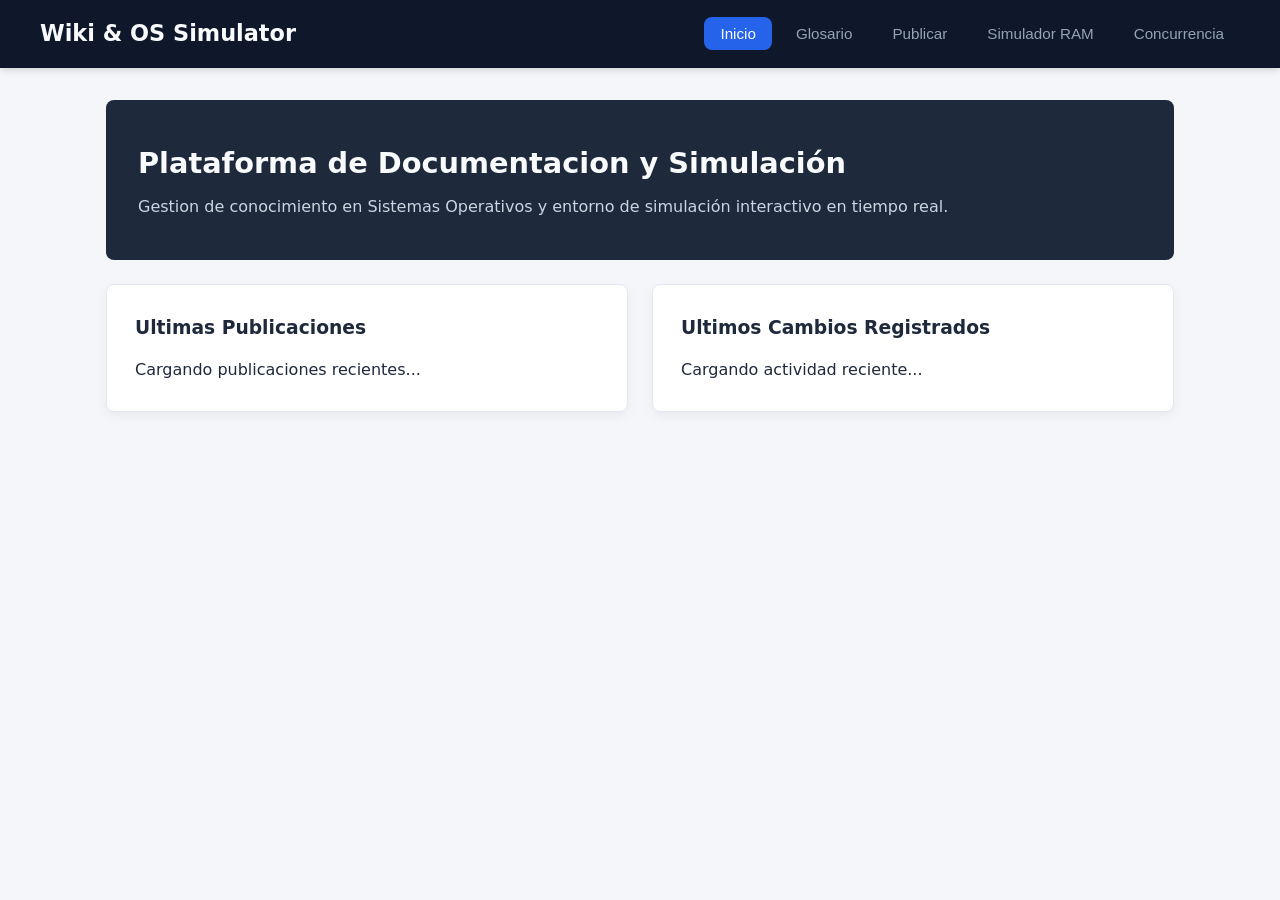
==== commit 0eeb9c10: "feat: version final del proyecto con historial, turso db y simuladores" ====
--- a/frontend/index.html
+++ b/frontend/index.html
@@ -3,290 +3,232 @@
 <head>
     <meta charset="UTF-8">
     <meta name="viewport" content="width=device-width, initial-scale=1.0">
-    <title>Sistemas Operativos - Wiki & Simuladores</title>
-    <link rel="preconnect" href="https://fonts.googleapis.com">
-    <link rel="preconnect" href="https://fonts.gstatic.com" crossorigin>
-    <link href="https://fonts.googleapis.com/css2?family=Inter:wght@400;500;600;700&display=swap" rel="stylesheet">
+    <title>Wiki & OS Simulator</title>
     <link rel="stylesheet" href="styles.css">
 </head>
 <body>
 
-    <!-- NAV -->
     <header class="navbar">
         <div class="nav-container">
             <div class="brand">
-                <span class="logo-icon"></span>
-                <h2>Wiki OS</h2>
+                <h2>Wiki & OS Simulator</h2>
             </div>
             <nav>
-                <button class="nav-btn active" onclick="mostrarSeccion('inicio')">Inicio</button>
-                <button class="nav-btn" onclick="mostrarSeccion('glosario')">Glosario & Artículos</button>
-                <button class="nav-btn" onclick="mostrarSeccion('publicar')">Publicar</button>
-                <button class="nav-btn" onclick="mostrarSeccion('simulador')">Simulador RAM</button>
-                <button class="nav-btn" onclick="mostrarSeccion('simulador-concurrencia')">Simulador Concurrencia</button>
+                <button class="nav-btn active" onclick="mostrarModulo('inicio')">Inicio</button>
+                <button class="nav-btn" onclick="mostrarModulo('glosario')">Glosario</button>
+                <button class="nav-btn" onclick="mostrarModulo('editor')">Publicar</button>
+                <button class="nav-btn" onclick="mostrarModulo('ram')">Simulador RAM</button>
+                <button class="nav-btn" onclick="mostrarModulo('concurrencia')">Concurrencia</button>
             </nav>
         </div>
     </header>
 
-    <!-- MAIN CONTAINER -->
     <main class="container">
 
-        <!-- 1. SECCIÓN: INICIO -->
-        <section id="inicio" class="modulo active">
+        <!-- 1. MODULO INICIO -->
+        <section id="modulo-inicio" class="modulo active">
             <div class="hero-card">
-                <h1>Plataforma Académica de Sistemas Operativos</h1>
-                <p>Explora conceptos, publica aportes y simula la asignación de memoria RAM y concurrencia en tiempo real.</p>
-                <div class="hero-actions">
-                    <button class="btn btn-primary" onclick="mostrarSeccion('simulador')">Probar Simulador RAM</button>
-                    <button class="btn btn-secondary" onclick="mostrarSeccion('simulador-concurrencia')">Probar Concurrencia</button>
-                </div>
+                <h1>Plataforma de Documentacion y Simulación</h1>
+                <p>Gestion de conocimiento en Sistemas Operativos y entorno de simulación interactivo en tiempo real.</p>
             </div>
 
             <div class="grid-2">
                 <div class="card">
-                    <h3>Últimas Publicaciones</h3>
-                    <div id="lista-recientes" style="margin-top: 1rem;">
-                        <p style="color: var(--text-muted);">Cargando publicaciones...</p>
-                    </div>
-                </div>
-                <div class="card">
-                    <h3>Estado Rápido del Simulador</h3>
-                    <p style="margin: 0.75rem 0; color: var(--text-muted);">Monitorea y asigna bloques de memoria simulando los algoritmos de gestión de RAM.</p>
-                    <button class="btn btn-outline" onclick="mostrarSeccion('simulador')">Ir al Simulador</button>
-                </div>
-            </div>
-        </section>
-
-        <!-- 2. SECCIÓN: GLOSARIO -->
-        <section id="glosario" class="modulo">
+                    <h3>Ultimas Publicaciones</h3>
+                    <div id="contenedor-ultimas-publicaciones" style="margin-top: 15px;">
+                        <p class="text-muted">Cargando publicaciones recientes...</p>
+                    </div>
+                </div>
+
+                <div class="card">
+                    <h3>Ultimos Cambios Registrados</h3>
+                    <div id="contenedor-ultimos-cambios" style="margin-top: 15px;">
+                        <p class="text-muted">Cargando actividad reciente...</p>
+                    </div>
+                </div>
+            </div>
+        </section>
+
+        <!-- 2. MODULO GLOSARIO -->
+        <section id="modulo-glosario" class="modulo">
+            <h2>Glosario de Terminos</h2>
+            <p class="subtitle">Explora la documentación cargada en el sistema.</p>
+
+            <div id="lista-articulos-glosario" class="grid-cards">
+                <!-- Articulos cargados dinamicamente -->
+            </div>
+
+            <hr class="divider">
+
+            <h3>Historial General de Auditoria</h3>
+            <p class="subtitle">Bitacora global respaldada mediante Triggers SQL.</p>
+            
+            <div class="card" style="padding: 0; overflow-x: auto;">
+                <table style="width:100%; border-collapse:collapse;">
+                    <thead>
+                        <tr>
+                            <th>Accion</th>
+                            <th>Objeto / Titulo</th>
+                            <th>Usuario / Autor</th>
+                            <th>Fecha y Hora</th>
+                        </tr>
+                    </thead>
+                    <tbody id="tabla-historial-general">
+                        <tr><td colspan="4" style="text-align:center; padding:15px;">Cargando bitacora general...</td></tr>
+                    </tbody>
+                </table>
+            </div>
+        </section>
+
+        <!-- 3. MODULO DETALLE DE ARTICULO -->
+        <section id="modulo-articulo-detalle" class="modulo">
+            <button onclick="mostrarModulo('glosario')" class="btn btn-secondary" style="margin-bottom: 15px;">Volver al Glosario</button>
+            
+            <article id="contenido-articulo-activo" class="card"></article>
+
+            <div style="display: flex; gap: 10px; margin-bottom: 20px;">
+                <button id="btn-editar-actual" class="btn btn-primary" onclick="abrirEditorArticuloActual()">Editar Publicacion</button>
+                <button id="btn-ver-historial-articulo" class="btn btn-outline" onclick="toggleHistorialArticulo()">Ver Historial de Cambios</button>
+            </div>
+
+            <div id="panel-historial-articulo" class="card" style="display: none; background-color: #f8fafc;">
+                <h4>Historial de Versiones Anteriores</h4>
+                <div id="lista-versiones-articulo" style="margin-top: 15px;"></div>
+            </div>
+        </section>
+
+        <!-- 4. MODULO EDITOR -->
+        <section id="modulo-editor" class="modulo">
+            <h2 id="titulo-form-editor">Crear Nueva Publicacion</h2>
+            
             <div class="card">
-                <div class="section-header">
-                    <h2>Glosario & Artículos Académicos</h2>
-                    <p style="color: var(--text-muted);">Consulta las publicaciones agregadas por la comunidad.</p>
-                </div>
-
-                <div class="filter-bar">
-                    <input type="text" id="input-buscar" placeholder="Buscar por título o contenido..." oninput="filtrarPublicaciones()">
-                    <select id="select-categoria" onchange="filtrarPublicaciones()">
-                        <option value="todas">Todas las Categorías</option>
-                        <option value="Sistemas Operativos">Sistemas Operativos</option>
-                        <option value="Estructuras de Datos">Estructuras de Datos</option>
-                        <option value="Algoritmos">Algoritmos</option>
-                        <option value="Bases de Datos">Bases de Datos</option>
-                    </select>
-                </div>
-
-                <div id="contenedor-articulos" class="grid-cards"></div>
-            </div>
-        </section>
-
-        <!-- 3. SECCIÓN: LECTURA COMPLETA (DETALLE DEL ARTÍCULO) -->
-        <section id="modulo-lectura" class="modulo" style="display: none;">
-            <div class="card">
-                <button class="btn btn-secondary" onclick="mostrarSeccion('glosario')" style="margin-bottom: 1.5rem;">
-                    ← Volver al Glosario
-                </button>
-                <article class="articulo-completo">
-                    <span id="lectura-categoria" class="badge" style="background-color: var(--primary-color, #2563eb); color: white; padding: 4px 10px; border-radius: 12px; font-size: 0.85rem; font-weight: 600;"></span>
-                    <h1 id="lectura-titulo" style="margin: 1rem 0 0.5rem 0; font-size: 2rem;"></h1>
-                    <p class="meta-info" style="color: var(--text-muted, #666); margin-bottom: 1.5rem; font-size: 0.95rem;">
-                        Por <strong id="lectura-autor"></strong> — <span id="lectura-fecha"></span>
-                    </p>
-                    <hr style="border: 0; border-top: 1px solid #e5e7eb; margin-bottom: 1.5rem;">
-                    <div id="lectura-contenido" class="contenido-body" style="line-height: 1.8; font-size: 1.1rem; color: #1f2937;"></div>
-                </article>
-            </div>
-        </section>
-
-        <!-- 4. SECCIÓN: PUBLICAR / EDITAR -->
-        <section id="publicar" class="modulo">
-            <div class="card form-container">
-                <h2 id="form-titulo-header">Publicar Definición o Artículo</h2>
                 <form id="form-publicacion" onsubmit="guardarPublicacion(event)">
-                    <input type="hidden" id="edit-id" value="">
-
-                    <div class="form-group">
-                        <label for="titulo">Título de la publicación</label>
-                        <input type="text" id="titulo" required placeholder="Ej. Paginación de Memoria">
+                    <input type="hidden" id="edit-pub-id">
+
+                    <div class="form-group">
+                        <label>Titulo del Articulo:</label>
+                        <input type="text" id="form-titulo" required placeholder="Ej. Gestion de Memoria Virtual">
                     </div>
 
                     <div class="form-row">
                         <div class="form-group">
-                            <label for="tipo">Tipo de Contenido</label>
-                            <select id="tipo" required>
-                                <option value="Definición">Definición</option>
-                                <option value="Artículo">Artículo Académico</option>
+                            <label>Tipo:</label>
+                            <select id="form-tipo">
+                                <option value="Concepto">Concepto</option>
+                                <option value="Algoritmo">Algoritmo</option>
+                                <option value="Comando">Comando</option>
                             </select>
                         </div>
                         <div class="form-group">
-                            <label for="categoria">Categoría</label>
-                            <select id="categoria" required>
-                                <option value="Sistemas Operativos">Sistemas Operativos</option>
-                                <option value="Estructuras de Datos">Estructuras de Datos</option>
-                                <option value="Algoritmos">Algoritmos</option>
-                                <option value="Bases de Datos">Bases de Datos</option>
-                            </select>
-                        </div>
-                    </div>
-
-                    <div class="form-group">
-                        <label for="autor">Autor / Usuario</label>
-                        <input type="text" id="autor" required placeholder="Ej. Estudiante UMG">
-                    </div>
-
-                    <!-- BLOQUE DE TEXTAREA Y BOTONES -->
-                    <div class="form-group">
-                        <div style="display: flex; justify-content: space-between; align-items: center; margin-bottom: 0.5rem; flex-wrap: wrap; gap: 8px;">
-                            <label for="contenido" style="margin-bottom: 0;">Contenido</label>
-                            <div class="toolbar-imagenes" style="display: flex; gap: 0.5rem;">
-                                <button type="button" class="btn btn-outline" style="padding: 4px 10px; font-size: 0.85rem;" onclick="insertarImagenURL()">Insertar Imagen URL</button>
-                                <label class="btn btn-outline" style="padding: 4px 10px; font-size: 0.85rem; cursor: pointer; margin-bottom: 0;">
-                                    Subir Imagen PC (Base64)
-                                    <input type="file" id="file-imagen-base64" accept="image/*" onchange="insertarImagenBase64(event)" style="display: none;">
-                                </label>
+                            <label>Categoria:</label>
+                            <input type="text" id="form-categoria" required placeholder="Ej. Memoria, Concurrencia">
+                        </div>
+                    </div>
+
+                    <div class="form-group">
+                        <label>Autor:</label>
+                        <input type="text" id="form-autor" required placeholder="Nombre o usuario">
+                    </div>
+
+                    <div class="form-group">
+                        <label>Adjuntar Imagen (Opcional - Procesamiento Base64):</label>
+                        <input type="file" id="form-imagen-file" accept="image/*" onchange="insertarImagenBase64(event)">
+                    </div>
+
+                    <div class="form-group">
+                        <label>Contenido del Articulo:</label>
+                        <textarea id="form-contenido" rows="8" required oninput="actualizarVistaPreviaEditor()"></textarea>
+                    </div>
+
+                    <button type="submit" class="btn btn-primary">Guardar Publicacion</button>
+                </form>
+            </div>
+
+            <h3>Vista Previa en Tiempo Real</h3>
+            <div id="vista-previa-editor" class="card" style="background: white; min-height: 100px;"></div>
+        </section>
+
+        <!-- 5. MODULO SIMULADOR RAM -->
+        <section id="modulo-ram" class="modulo">
+            <h2>Simulador de Memoria RAM (1024 MB)</h2>
+            <p class="subtitle">Estado de asignacion global en tiempo real.</p>
+
+            <div class="grid-2">
+                <div class="card">
+                    <h3>Inyectar Proceso</h3>
+                    <form onsubmit="agregarProcesoRAM(event)">
+                        <div class="form-group">
+                            <label>Nombre del Proceso:</label>
+                            <input type="text" id="ram-nombre" placeholder="Ej. Proceso_Web" required>
+                        </div>
+
+                        <div class="form-row">
+                            <div class="form-group">
+                                <label>Tamaño (MB):</label>
+                                <input type="number" id="ram-tamano" value="128" min="16" max="1024" required>
                             </div>
-                        </div>
-                        <textarea id="contenido" rows="8" required placeholder="Escribe el desarrollo del tema aquí... Usa los botones superiores para insertar imágenes en cualquier párrafo."></textarea>
-                    </div>
-
-                    <!-- BLOQUE INDEPENDIENTE DE VISTA PREVIA EN VIVO -->
-                    <div class="form-group">
-                        <label>Vista Previa en Vivo (Así se verá publicado):</label>
-                        <div id="vista-previa-editor" style="border: 1px dashed #cbd5e1; padding: 15px; border-radius: 8px; background: #fafafa; min-height: 80px; max-height: 300px; overflow-y: auto;">
-                            <span style="color: #94a3b8; font-style: italic;">La vista previa de tu texto e imágenes aparecerá aquí conforme escribas...</span>
-                        </div>
-                    </div>
-
-                    <div style="display: flex; gap: 10px;">
-                        <button type="submit" id="btn-guardar-pub" class="btn btn-primary" style="flex: 1;">Guardar y Publicar</button>
-                        <button type="button" id="btn-cancelar-edicion" class="btn btn-secondary" style="display: none;" onclick="cancelarEdicion()">Cancelar Edición</button>
-                    </div>
-                </form>
-            </div>
-        </section>
-
-        <!-- 5. SECCIÓN: SIMULADOR RAM -->
-        <section id="simulador" class="modulo">
-            <div class="card">
-                <h2>Simulador de Memoria RAM (Total: 1024 MB)</h2>
-
-                <div class="stats-grid">
-                    <div class="stat-box">
-                        <small>RAM Usada</small>
-                        <p id="ram-usada">0 MB (0%)</p>
-                    </div>
-                    <div class="stat-box">
-                        <small>RAM Disponible</small>
-                        <p id="ram-disponible">1024 MB</p>
-                    </div>
-                </div>
-
-                <div class="ram-progress-container">
-                    <div id="ram-bar" class="ram-progress-bar" style="width: 0%;"></div>
-                </div>
-
-                <div class="sim-controls">
-                    <div style="display: flex; justify-content: space-between; align-items: center; flex-wrap: wrap; gap: 10px; margin-bottom: 1rem;">
-                        <h3>Crear Nuevo Proceso</h3>
-                        <button type="button" class="btn" style="background-color: #6f42c1; color: white;" onclick="ejecutarEscenarioAleatorioRAM()">
-                            Generar Escenario Aleatorio de Estrés (TTL > 15s)
-                        </button>
-                    </div>
-                    <form id="form-proceso" onsubmit="agregarProcesoSimulador(event)" class="form-inline">
-                        <input type="text" id="proc-nombre" placeholder="Nombre (Ej. Navegador)" required style="flex: 2;">
-                        <input type="number" id="proc-tamano" min="16" max="1024" value="128" placeholder="MB" required style="width: 90px;" title="Tamaño en MB">
-                        <input type="number" id="proc-tiempo" min="1" max="60" value="18" placeholder="Segundos" required style="width: 90px;" title="Tiempo de ejecución en segundos">
-                        <button type="submit" class="btn btn-primary">Agregar</button>
-                        <button type="button" class="btn btn-danger" onclick="reiniciarSimulador()">Reiniciar</button>
+                            <div class="form-group">
+                                <label>Duracion (Segundos):</label>
+                                <input type="number" id="ram-duracion" value="15" min="5" max="60" required>
+                            </div>
+                        </div>
+
+                        <div style="display: flex; gap: 10px; flex-wrap: wrap; margin-top: 10px;">
+                            <button type="submit" class="btn btn-primary">Cargar a RAM</button>
+                            <button type="button" class="btn btn-outline" onclick="generarLoteAleatorioRAM()">Generar Lote Aleatorio</button>
+                            <button type="button" class="btn btn-danger" onclick="resetearRAM()">Reiniciar RAM</button>
+                        </div>
                     </form>
                 </div>
 
-                <hr class="divider">
-
-                <div class="grid-2">
-                    <div>
-                        <h3>Procesos en Ejecución (RAM)</h3>
-                        <ul id="lista-ejecucion" class="process-list"></ul>
-                    </div>
-                    <div>
-                        <h3>Cola de Espera</h3>
-                        <ul id="lista-espera" class="process-list"></ul>
-                    </div>
-                </div>
-            </div>
-        </section>
-
-       <!-- 6. SECCIÓN: SIMULADOR CONCURRENCIA -->
-        <section id="simulador-concurrencia" class="modulo">
-            <div class="card-container">
-                <h2>Simulador de Concurrencia (Reserva de Vuelo)</h2>
-                <p class="subtitle">Interactúa con la cabina o ejecuta pruebas de estrés de hilos concurrentes (Overbooking vs Mutex Lock)</p>
-
-                <!-- Tarjetas Estadísticas -->
-                <div class="stats-grid">
-                    <div class="stat-card">
-                        <span class="stat-label">Estado de Integridad</span>
-                        <h3 id="stat-integridad">Esperando acción</h3>
-                    </div>
-                    <div class="stat-card">
-                        <span class="stat-label">Asientos con Overbooking</span>
-                        <h3 id="stat-overbooking">0 / 12</h3>
-                    </div>
-                </div>
-
-                <!-- Panel de Control y Botones -->
-                <div class="control-panel">
-                    <div class="mode-toggle">
-                        <label>
-                            <input type="checkbox" id="chk-modo-protegido">
-                            <span>Activar Mutex Lock (Sección Crítica)</span>
-                        </label>
-                    </div>
-                    <div style="display: flex; gap: 10px; flex-wrap: wrap;">
-                        <button class="btn btn-primary" onclick="ejecutarSimulacionConcurrencia()">Estrés Hilos Aleatorios</button>
-                        <button class="btn btn-danger" onclick="reiniciarVuelo()">Reiniciar Avión</button>
-                    </div>
-                </div>
-
-                <!-- CABINA DEL AVIÓN INTERACTIVA -->
-                <div class="airplane-container">
-                    <div class="airplane-cockpit">
-                        FRENTE DE LA CABINA / COCKPIT
-                    </div>
-
-                    <!-- Leyenda de colores -->
-                    <div class="cabin-legend">
-                        <span><i class="dot dot-available"></i> Disponible</span>
-                        <span><i class="dot dot-confirmed"></i> Reservado</span>
-                        <span><i class="dot dot-conflict"></i> Overbooking</span>
-                    </div>
-
-                    <!-- Mapa de Asientos -->
-                    <div id="grid-cabina" class="cabin-grid">
-                        <p class="placeholder-text">Cargando cabina...</p>
-                    </div>
-                </div>
-
-                <!-- Formulario de Reserva Manual de Usuario -->
-                <div class="manual-booking-box">
-                    <h3>Selección Manual de Asiento</h3>
-                    <div class="form-inline" style="margin-top: 10px;">
-                        <select id="select-asiento-manual" class="form-control">
-                            <option value="">Cargando asientos disponibles...</option>
-                        </select>
-                        <input type="text" id="input-pasajero-nombre" placeholder="Nombre del Pasajero (Ej. Carlos)" value="Pasajero Web">
-                        <button class="btn btn-primary" onclick="reservarAsientoManual()">Confirmar Reserva</button>
-                    </div>
-                </div>
-
-                <!-- Consola de Registro de Hilos -->
-                <h3 class="section-title">Registro de Ejecución (Kernel execution log)</h3>
-                <pre id="terminal-logs" class="terminal-box">Sistema de vuelo iniciado. Selecciona un asiento o lanza la prueba de hilos.</pre>
-            </div>
-        </section>
+                <div class="card">
+                    <h3>Estado de la Memoria</h3>
+                    <p><strong>Uso de RAM:</strong> <span id="ram-texto-uso">0 / 1024 MB</span></p>
+                    <div class="ram-progress-container">
+                        <div id="ram-barra-progreso" class="ram-progress-bar" style="width: 0%;"></div>
+                    </div>
+
+                    <h4>Procesos en Ejecucion</h4>
+                    <div id="ram-lista-ejecucion" style="margin-bottom: 15px;"></div>
+
+                    <h4>Cola de Espera</h4>
+                    <div id="ram-lista-espera"></div>
+                </div>
+            </div>
+        </section>
+
+        <!-- 6. MODULO SIMULADOR DE CONCURRENCIA -->
+        <section id="modulo-concurrencia" class="modulo">
+            <h2>Simulador de Concurrencia (Asientos de Vuelo)</h2>
+            <p class="subtitle">Sincronización multiusuario vía Polling (1.5s) y Mutex Lock con Auto-Release (30s TTL).</p>
+
+            <div class="control-panel">
+                <div style="display: flex; gap: 15px; align-items: center; flex-wrap: wrap;">
+                    <label style="display: flex; align-items: center; gap: 8px; cursor: pointer; font-weight: bold;">
+                        <input type="checkbox" id="chk-mutex-activado" onchange="cambiarMutexCheck(this.checked)">
+                        Activar Mutex Lock (Exclusión Mutua)
+                    </label>
+                    <button class="btn btn-outline" onclick="dispararRafagaConcurrencia()">Lanzar Rafaga (20 Hilos)</button>
+                    <button class="btn btn-danger" onclick="resetearConcurrencia()">Limpiar Vuelo</button>
+                </div>
+                <span id="concurrencia-estado-mutex" class="seat-badge">MUTEX: INACTIVO</span>
+            </div>
+
+            <div class="grid-2">
+                <div class="card">
+                    <h3>Mapa de Asientos del Vuelo</h3>
+                    <div id="concurrencia-mapa-asientos" style="display: grid; grid-template-columns: repeat(4, 1fr); gap: 10px; margin-top: 15px;"></div>
+                </div>
+
+                <div class="card">
+                    <h3>Consola de Eventos del Kernel</h3>
+                    <div id="concurrencia-terminal-logs" class="terminal-box"></div>
+                </div>
+            </div>
+        </section>
+
     </main>
 
-    <!-- ARCHIVO JS CONECTADO EXTERNAMENTE -->
     <script src="app.js"></script>
 </body>
 </html>
--- a/frontend/styles.css
+++ b/frontend/styles.css
@@ -1,4 +1,3 @@
-/* Variables */
 :root {
     --bg-main: #f4f6f9;
     --card-bg: #ffffff;
@@ -10,14 +9,11 @@
     --text-muted: #64748b;
     --text-light: #f8fafc;
     --border-color: #e2e8f0;
-    --success-color: #10b981;
     --danger-color: #ef4444;
-    --warning-color: #f59e0b;
     --radius: 8px;
     --shadow: 0 4px 12px rgba(0, 0, 0, 0.05);
 }
 
-/* Base Styles */
 * {
     box-sizing: border-box;
     margin: 0;
@@ -25,13 +21,12 @@
 }
 
 body {
-    font-family: 'Inter', -apple-system, BlinkMacSystemFont, "Segoe UI", Roboto, sans-serif;
+    font-family: system-ui, -apple-system, BlinkMacSystemFont, "Segoe UI", Roboto, sans-serif;
     background-color: var(--bg-main);
     color: var(--text-dark);
     line-height: 1.6;
 }
 
-/* Navegacion*/
 .navbar {
     background-color: var(--navy-dark);
     color: var(--text-light);
@@ -48,12 +43,6 @@
     display: flex;
     justify-content: space-between;
     align-items: center;
-}
-
-.brand {
-    display: flex;
-    align-items: center;
-    gap: 0.75rem;
 }
 
 .brand h2 {
@@ -89,7 +78,6 @@
     background-color: var(--blue-primary);
 }
 
-/* Contendores y modulos */
 .container {
     max-width: 1100px;
     margin: 2rem auto;
@@ -110,7 +98,6 @@
     to { opacity: 1; transform: translateY(0); }
 }
 
-/* TARJETAS Y CONTENEDORES */
 .card {
     background-color: var(--card-bg);
     border: 1px solid var(--border-color);
@@ -126,26 +113,17 @@
     padding: 2.5rem 2rem;
     border-radius: var(--radius);
     margin-bottom: 1.5rem;
-    box-shadow: 0 6px 16px rgba(15, 23, 42, 0.12);
 }
 
 .hero-card h1 {
-    font-size: 2rem;
-    margin-bottom: 0.75rem;
+    font-size: 1.8rem;
+    margin-bottom: 0.5rem;
 }
 
 .hero-card p {
     color: #cbd5e1;
-    font-size: 1.1rem;
-    margin-bottom: 1.5rem;
-}
-
-.hero-actions {
-    display: flex;
-    gap: 1rem;
-}
-
-/* LAYOUT GRIDS */
+}
+
 .grid-2 {
     display: grid;
     grid-template-columns: 1fr 1fr;
@@ -159,7 +137,6 @@
     margin-top: 1.5rem;
 }
 
-/* Botonos y formulario */
 .btn {
     padding: 0.6rem 1.2rem;
     border-radius: var(--radius);
@@ -170,47 +147,13 @@
     transition: background 0.2s ease;
 }
 
-.btn-primary {
-    background-color: var(--blue-primary);
-    color: white;
-}
-
-.btn-primary:hover {
-    background-color: var(--blue-hover);
-}
-
-.btn-secondary {
-    background-color: #334155;
-    color: white;
-}
-
-.btn-secondary:hover {
-    background-color: #475569;
-}
-
-.btn-outline {
-    background: transparent;
-    border: 1px solid var(--blue-primary);
-    color: var(--blue-primary);
-}
-
-.btn-outline:hover {
-    background-color: var(--blue-primary);
-    color: white;
-}
-
-.btn-danger {
-    background-color: var(--danger-color);
-    color: white;
-}
-
-.btn-danger:hover {
-    background-color: #dc2626;
-}
-
-.btn-block {
-    width: 100%;
-}
+.btn-primary { background-color: var(--blue-primary); color: white; }
+.btn-primary:hover { background-color: var(--blue-hover); }
+.btn-secondary { background-color: #334155; color: white; }
+.btn-secondary:hover { background-color: #475569; }
+.btn-outline { background: transparent; border: 1px solid var(--blue-primary); color: var(--blue-primary); }
+.btn-outline:hover { background-color: var(--blue-primary); color: white; }
+.btn-danger { background-color: var(--danger-color); color: white; }
 
 .form-group {
     margin-bottom: 1.25rem;
@@ -223,9 +166,7 @@
     font-size: 0.9rem;
 }
 
-.form-group input,
-.form-group select,
-.form-group textarea {
+.form-group input, .form-group select, .form-group textarea {
     width: 100%;
     padding: 0.65rem 0.8rem;
     border: 1px solid var(--border-color);
@@ -233,13 +174,6 @@
     font-family: inherit;
     font-size: 0.95rem;
     outline: none;
-}
-
-.form-group input:focus,
-.form-group select:focus,
-.form-group textarea:focus {
-    border-color: var(--blue-primary);
-    box-shadow: 0 0 0 3px rgba(37, 99, 235, 0.1);
 }
 
 .form-row {
@@ -248,100 +182,19 @@
     gap: 1rem;
 }
 
-/* filtro y busqueda */
-.filter-bar {
-    display: flex;
-    gap: 1rem;
-    margin-top: 1rem;
-}
-
-.filter-bar input {
-    flex: 2;
-    padding: 0.65rem 0.8rem;
-    border: 1px solid var(--border-color);
-    border-radius: var(--radius);
-}
-
-.filter-bar select {
-    flex: 1;
-    padding: 0.65rem 0.8rem;
-    border: 1px solid var(--border-color);
-    border-radius: var(--radius);
-}
-
-/* Parte de estadísticas y simulador */
-
-.stats-grid {
-    display: grid;
-    grid-template-columns: 1fr 1fr;
-    gap: 1rem;
-    margin: 1.25rem 0;
-}
-
-.stat-box {
-    background-color: #f8fafc;
-    border: 1px solid var(--border-color);
-    padding: 1rem;
-    border-radius: var(--radius);
-}
-
-.stat-box small {
-    color: var(--text-muted);
-    font-weight: 600;
-}
-
-.stat-box p {
-    font-size: 1.4rem;
-    font-weight: 700;
-    color: var(--navy-dark);
-}
-
 .ram-progress-container {
     width: 100%;
-    height: 24px;
+    height: 20px;
     background-color: #e2e8f0;
-    border-radius: 12px;
+    border-radius: 10px;
     overflow: hidden;
-    margin-bottom: 1.5rem;
+    margin: 1rem 0;
 }
 
 .ram-progress-bar {
     height: 100%;
-    background: linear-gradient(90deg, #10b981 0%, #059669 100%);
-    transition: width 0.4s ease;
-}
-
-.sim-controls {
-    background-color: #f8fafc;
-    padding: 1.25rem;
-    border-radius: var(--radius);
-    border: 1px solid var(--border-color);
-}
-
-.sim-controls h3 {
-    margin-bottom: 0.75rem;
-    font-size: 1rem;
-}
-
-.form-inline {
-    display: flex;
-    gap: 0.75rem;
-    flex-wrap: wrap;
-}
-
-.form-inline input[type="text"] { flex: 2; }
-.form-inline input[type="number"] { flex: 1; }
-
-.divider {
-    border: 0;
-    height: 1px;
-    background-color: var(--border-color);
-    margin: 1.75rem 0;
-}
-
-.process-list {
-    list-style: none;
-    margin-top: 0.75rem;
+    background-color: var(--blue-primary);
+    transition: width 0.3s ease;
 }
 
 .process-item {
@@ -355,13 +208,6 @@
     align-items: center;
 }
 
-.process-item strong {
-    color: var(--navy-dark);
-}
-
-/* ==========================================
-   TARJETAS DE ARTÍCULOS
-   ========================================== */
 .article-card {
     border: 1px solid var(--border-color);
     border-radius: var(--radius);
@@ -375,7 +221,7 @@
 .article-badge {
     align-self: flex-start;
     padding: 0.2rem 0.6rem;
-    border-radius: 20px;
+    border-radius: 4px;
     font-size: 0.75rem;
     font-weight: 700;
     text-transform: uppercase;
@@ -388,320 +234,56 @@
     font-size: 1.1rem;
     font-weight: 700;
     margin-bottom: 0.5rem;
-    color: var(--navy-dark);
 }
 
 .article-meta {
     font-size: 0.8rem;
     color: var(--text-muted);
-    margin-bottom: 0.75rem;
-}
-
-/* RESPONSIVE */
-@media (max-width: 768px) {
-    .grid-2, .form-row, .stats-grid {
-        grid-template-columns: 1fr;
-    }
-    .filter-bar, .form-inline {
-        flex-direction: column;
-    }
-    .nav-container {
-        flex-direction: column;
-        gap: 1rem;
-    }
-}
-
-/* Tarjeta Contenedora Principal */
-.card-container {
+}
+
+.control-panel {
+    display: flex;
+    justify-content: space-between;
+    align-items: center;
     background-color: #ffffff;
-    border-radius: 12px;
-    padding: 25px;
-    box-shadow: 0 4px 15px rgba(0, 0, 0, 0.05);
-    margin-top: 20px;
-}
-
-.card-container h2 {
-    font-size: 1.5rem;
-    color: #1a233a;
-    margin-bottom: 5px;
-}
-
-.subtitle {
-    color: #6c757d;
-    font-size: 0.9rem;
-    margin-bottom: 20px;
-}
-
-.section-title {
-    font-size: 1.1rem;
-    color: #1a233a;
-    margin: 25px 0 10px 0;
-}
-
-/* Tarjetas Estadísticas Superior */
-.stats-grid {
-    display: grid;
-    grid-template-columns: repeat(auto-fit, minmax(220px, 1fr));
-    gap: 15px;
-    margin-bottom: 20px;
-}
-
-.stat-card {
-    background-color: #f8f9fa;
-    border: 1px solid #e9ecef;
-    border-left: 4px solid #0d6efd;
-    border-radius: 8px;
+    border: 1px solid var(--border-color);
     padding: 15px;
-}
-
-.stat-label {
-    font-size: 0.8rem;
-    color: #6c757d;
-    text-transform: uppercase;
-    font-weight: 600;
-}
-
-.stat-card h3 {
-    margin-top: 5px;
-    font-size: 1.1rem;
-    color: #212529;
-}
-
-/* Panel de Control y Botón */
-.control-panel {
-    display: flex;
-    justify-content: space-between;
-    align-items: center;
-    background-color: #f8f9fa;
-    padding: 15px;
-    border-radius: 8px;
+    border-radius: var(--radius);
     margin-bottom: 20px;
     flex-wrap: wrap;
     gap: 10px;
 }
 
-.mode-toggle label {
-    display: flex;
-    align-items: center;
-    gap: 10px;
-    cursor: pointer;
-    font-weight: 600;
-    color: #495057;
-}
-
-.btn {
-    padding: 10px 20px;
-    border: none;
-    border-radius: 6px;
-    font-weight: 600;
-    cursor: pointer;
-    transition: background 0.2s;
-}
-
-.btn-primary {
-    background-color: #0d6efd;
-    color: white;
-}
-
-.btn-primary:hover {
-    background-color: #0b5ed7;
-}
-
-/* Cuadrícula de Asientos */
-.seats-grid {
-    display: grid;
-    grid-template-columns: repeat(auto-fit, minmax(170px, 1fr));
-    gap: 12px;
-}
-
-.seat-card {
-    background-color: #ffffff;
-    border: 2px solid #dee2e6;
-    border-radius: 8px;
-    padding: 12px;
-}
-
-.seat-card.seat-success {
-    border-color: #198754;
-    background-color: #f1f9f5;
-}
-
-.seat-card.seat-danger {
-    border-color: #dc3545;
-    background-color: #fff0f1;
-}
-
-.seat-header {
-    display: flex;
-    justify-content: space-between;
-    font-weight: bold;
-    margin-bottom: 8px;
-}
-
 .seat-badge {
     font-size: 0.75rem;
-    padding: 2px 6px;
+    padding: 4px 8px;
     border-radius: 4px;
-    background-color: #e9ecef;
-}
-
-.placeholder-text {
-    color: #6c757d;
-    font-size: 0.9rem;
-    grid-column: 1 / -1;
-}
-
-/* Terminal de Logs Negra */
+    font-weight: bold;
+}
+
 .terminal-box {
-    background-color: #1a1e24;
-    color: #2ef072;
+    background-color: #1e293b;
+    color: #f8fafc;
     padding: 15px;
-    border-radius: 8px;
-    font-family: 'Consolas', 'Courier New', monospace;
-    max-height: 220px;
+    border-radius: var(--radius);
+    font-family: monospace;
+    height: 250px;
     overflow-y: auto;
     font-size: 0.85rem;
-    line-height: 1.4;
-    white-space: pre-wrap;
-}
-
-/* Control de visibilidad de módulos */
-.modulo {
-    display: none;
-}
-
-.modulo.active {
-    display: block;
-}
-
-/* ==========================================
-   DISEÑO DE CABINA DE AVIÓN Y ASIENTOS
-   ========================================== */
-.airplane-container {
-    background-color: #f1f5f9;
-    border: 2px solid #cbd5e1;
-    border-radius: 40px 40px 16px 16px;
-    padding: 20px;
-    margin: 20px 0;
-    max-width: 650px;
-    margin-left: auto;
-    margin-right: auto;
-    box-shadow: inset 0 2px 6px rgba(0,0,0,0.05);
-}
-
-.airplane-cockpit {
-    background-color: #1e293b;
-    color: #f8fafc;
-    text-align: center;
-    padding: 10px;
-    border-radius: 30px 30px 8px 8px;
-    font-weight: 700;
-    font-size: 0.85rem;
-    letter-spacing: 1px;
-    margin-bottom: 15px;
-}
-
-.cabin-legend {
-    display: flex;
-    justify-content: center;
-    gap: 20px;
-    margin-bottom: 15px;
-    font-size: 0.85rem;
-    color: #475569;
-}
-
-.dot {
-    display: inline-block;
-    width: 12px;
-    height: 12px;
-    border-radius: 50%;
-    margin-right: 5px;
-}
-
-.dot-available { background-color: #ffffff; border: 2px solid #94a3b8; }
-.dot-confirmed { background-color: #2563eb; }
-.dot-conflict { background-color: #ef4444; }
-
-/* Grid de Filas y Pasillo */
-.cabin-grid {
-    display: flex;
-    flex-direction: column;
-    gap: 12px;
-}
-
-.cabin-row {
-    display: flex;
-    justify-content: center;
-    align-items: center;
-    gap: 10px;
-}
-
-.aisle {
-    width: 30px;
-    text-align: center;
-    font-size: 0.75rem;
-    color: #94a3b8;
-    font-weight: 600;
-}
-
-/* Asientos Interactivos */
-.seat-btn {
-    width: 70px;
-    height: 65px;
-    background-color: #ffffff;
-    border: 2px solid #cbd5e1;
-    border-radius: 10px 10px 6px 6px;
-    display: flex;
-    flex-direction: column;
-    align-items: center;
-    justify-content: center;
-    cursor: pointer;
-    transition: all 0.2s ease;
-    padding: 4px;
-}
-
-.seat-btn:hover:not(:disabled) {
-    transform: translateY(-2px);
-    border-color: #2563eb;
-    box-shadow: 0 4px 8px rgba(37, 99, 235, 0.2);
-}
-
-.seat-btn.seat-occupied {
-    background-color: #eff6ff;
-    border-color: #2563eb;
-    color: #1e3a8a;
-}
-
-.seat-btn.seat-overbooking {
-    background-color: #fef2f2;
-    border-color: #ef4444;
-    color: #991b1b;
-    animation: pulse 1s infinite alternate;
-}
-
-@keyframes pulse {
-    from { border-color: #ef4444; }
-    to { border-color: #b91c1c; box-shadow: 0 0 10px rgba(239, 68, 68, 0.5); }
-}
-
-.seat-id {
-    font-weight: 700;
-    font-size: 0.85rem;
-}
-
-.seat-passenger {
-    font-size: 0.65rem;
-    white-space: nowrap;
-    overflow: hidden;
-    text-overflow: ellipsis;
-    max-width: 60px;
-}
-
-/* Formulario Manual */
-.manual-booking-box {
-    background-color: #f8fafc;
-    border: 1px solid #e2e8f0;
-    border-radius: 8px;
-    padding: 15px;
-    margin-bottom: 20px;
+}
+
+.subtitle {
+    color: var(--text-muted);
+    margin-bottom: 1rem;
+}
+
+.divider {
+    border: none;
+    border-top: 1px solid var(--border-color);
+    margin: 2rem 0;
+}
+
+@media (max-width: 768px) {
+    .grid-2, .form-row { grid-template-columns: 1fr; }
+    .nav-container { flex-direction: column; gap: 1rem; }
 }
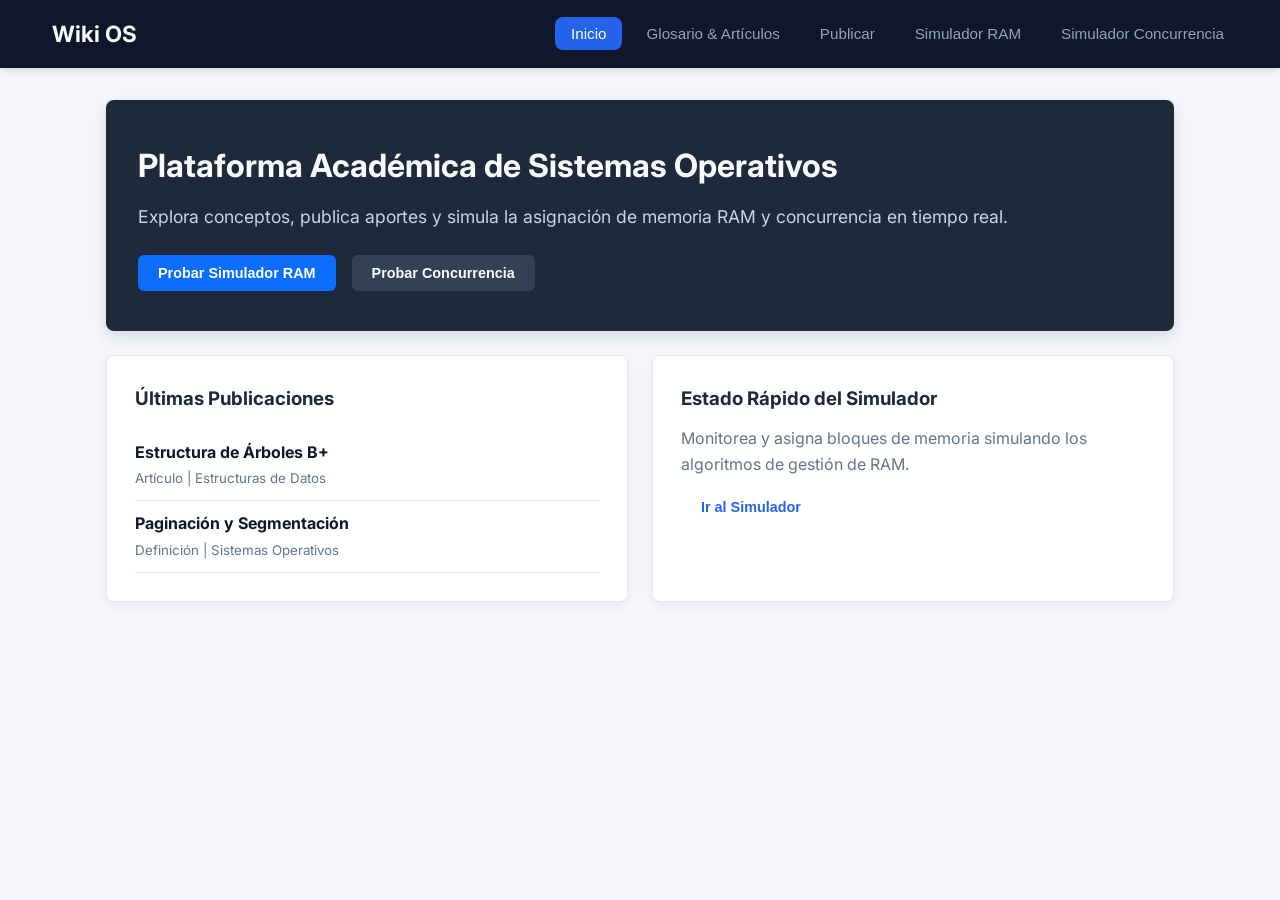
==== commit 2519ee5d: "fix: ignore local db and sync final project version" ====
--- a/frontend/index.html
+++ b/frontend/index.html
@@ -3,232 +3,290 @@
 <head>
     <meta charset="UTF-8">
     <meta name="viewport" content="width=device-width, initial-scale=1.0">
-    <title>Wiki & OS Simulator</title>
+    <title>Sistemas Operativos - Wiki & Simuladores</title>
+    <link rel="preconnect" href="https://fonts.googleapis.com">
+    <link rel="preconnect" href="https://fonts.gstatic.com" crossorigin>
+    <link href="https://fonts.googleapis.com/css2?family=Inter:wght@400;500;600;700&display=swap" rel="stylesheet">
     <link rel="stylesheet" href="styles.css">
 </head>
 <body>
 
+    <!-- NAV -->
     <header class="navbar">
         <div class="nav-container">
             <div class="brand">
-                <h2>Wiki & OS Simulator</h2>
+                <span class="logo-icon"></span>
+                <h2>Wiki OS</h2>
             </div>
             <nav>
-                <button class="nav-btn active" onclick="mostrarModulo('inicio')">Inicio</button>
-                <button class="nav-btn" onclick="mostrarModulo('glosario')">Glosario</button>
-                <button class="nav-btn" onclick="mostrarModulo('editor')">Publicar</button>
-                <button class="nav-btn" onclick="mostrarModulo('ram')">Simulador RAM</button>
-                <button class="nav-btn" onclick="mostrarModulo('concurrencia')">Concurrencia</button>
+                <button class="nav-btn active" onclick="mostrarSeccion('inicio')">Inicio</button>
+                <button class="nav-btn" onclick="mostrarSeccion('glosario')">Glosario & Artículos</button>
+                <button class="nav-btn" onclick="mostrarSeccion('publicar')">Publicar</button>
+                <button class="nav-btn" onclick="mostrarSeccion('simulador')">Simulador RAM</button>
+                <button class="nav-btn" onclick="mostrarSeccion('simulador-concurrencia')">Simulador Concurrencia</button>
             </nav>
         </div>
     </header>
 
+    <!-- MAIN CONTAINER -->
     <main class="container">
 
-        <!-- 1. MODULO INICIO -->
-        <section id="modulo-inicio" class="modulo active">
+        <!-- 1. SECCIÓN: INICIO -->
+        <section id="inicio" class="modulo active">
             <div class="hero-card">
-                <h1>Plataforma de Documentacion y Simulación</h1>
-                <p>Gestion de conocimiento en Sistemas Operativos y entorno de simulación interactivo en tiempo real.</p>
+                <h1>Plataforma Académica de Sistemas Operativos</h1>
+                <p>Explora conceptos, publica aportes y simula la asignación de memoria RAM y concurrencia en tiempo real.</p>
+                <div class="hero-actions">
+                    <button class="btn btn-primary" onclick="mostrarSeccion('simulador')">Probar Simulador RAM</button>
+                    <button class="btn btn-secondary" onclick="mostrarSeccion('simulador-concurrencia')">Probar Concurrencia</button>
+                </div>
             </div>
 
             <div class="grid-2">
                 <div class="card">
-                    <h3>Ultimas Publicaciones</h3>
-                    <div id="contenedor-ultimas-publicaciones" style="margin-top: 15px;">
-                        <p class="text-muted">Cargando publicaciones recientes...</p>
-                    </div>
-                </div>
-
+                    <h3>Últimas Publicaciones</h3>
+                    <div id="lista-recientes" style="margin-top: 1rem;">
+                        <p style="color: var(--text-muted);">Cargando publicaciones...</p>
+                    </div>
+                </div>
                 <div class="card">
-                    <h3>Ultimos Cambios Registrados</h3>
-                    <div id="contenedor-ultimos-cambios" style="margin-top: 15px;">
-                        <p class="text-muted">Cargando actividad reciente...</p>
-                    </div>
-                </div>
-            </div>
-        </section>
-
-        <!-- 2. MODULO GLOSARIO -->
-        <section id="modulo-glosario" class="modulo">
-            <h2>Glosario de Terminos</h2>
-            <p class="subtitle">Explora la documentación cargada en el sistema.</p>
-
-            <div id="lista-articulos-glosario" class="grid-cards">
-                <!-- Articulos cargados dinamicamente -->
-            </div>
-
-            <hr class="divider">
-
-            <h3>Historial General de Auditoria</h3>
-            <p class="subtitle">Bitacora global respaldada mediante Triggers SQL.</p>
-            
-            <div class="card" style="padding: 0; overflow-x: auto;">
-                <table style="width:100%; border-collapse:collapse;">
-                    <thead>
-                        <tr>
-                            <th>Accion</th>
-                            <th>Objeto / Titulo</th>
-                            <th>Usuario / Autor</th>
-                            <th>Fecha y Hora</th>
-                        </tr>
-                    </thead>
-                    <tbody id="tabla-historial-general">
-                        <tr><td colspan="4" style="text-align:center; padding:15px;">Cargando bitacora general...</td></tr>
-                    </tbody>
-                </table>
-            </div>
-        </section>
-
-        <!-- 3. MODULO DETALLE DE ARTICULO -->
-        <section id="modulo-articulo-detalle" class="modulo">
-            <button onclick="mostrarModulo('glosario')" class="btn btn-secondary" style="margin-bottom: 15px;">Volver al Glosario</button>
-            
-            <article id="contenido-articulo-activo" class="card"></article>
-
-            <div style="display: flex; gap: 10px; margin-bottom: 20px;">
-                <button id="btn-editar-actual" class="btn btn-primary" onclick="abrirEditorArticuloActual()">Editar Publicacion</button>
-                <button id="btn-ver-historial-articulo" class="btn btn-outline" onclick="toggleHistorialArticulo()">Ver Historial de Cambios</button>
-            </div>
-
-            <div id="panel-historial-articulo" class="card" style="display: none; background-color: #f8fafc;">
-                <h4>Historial de Versiones Anteriores</h4>
-                <div id="lista-versiones-articulo" style="margin-top: 15px;"></div>
-            </div>
-        </section>
-
-        <!-- 4. MODULO EDITOR -->
-        <section id="modulo-editor" class="modulo">
-            <h2 id="titulo-form-editor">Crear Nueva Publicacion</h2>
-            
+                    <h3>Estado Rápido del Simulador</h3>
+                    <p style="margin: 0.75rem 0; color: var(--text-muted);">Monitorea y asigna bloques de memoria simulando los algoritmos de gestión de RAM.</p>
+                    <button class="btn btn-outline" onclick="mostrarSeccion('simulador')">Ir al Simulador</button>
+                </div>
+            </div>
+        </section>
+
+        <!-- 2. SECCIÓN: GLOSARIO -->
+        <section id="glosario" class="modulo">
             <div class="card">
+                <div class="section-header">
+                    <h2>Glosario & Artículos Académicos</h2>
+                    <p style="color: var(--text-muted);">Consulta las publicaciones agregadas por la comunidad.</p>
+                </div>
+
+                <div class="filter-bar">
+                    <input type="text" id="input-buscar" placeholder="Buscar por título o contenido..." oninput="filtrarPublicaciones()">
+                    <select id="select-categoria" onchange="filtrarPublicaciones()">
+                        <option value="todas">Todas las Categorías</option>
+                        <option value="Sistemas Operativos">Sistemas Operativos</option>
+                        <option value="Estructuras de Datos">Estructuras de Datos</option>
+                        <option value="Algoritmos">Algoritmos</option>
+                        <option value="Bases de Datos">Bases de Datos</option>
+                    </select>
+                </div>
+
+                <div id="contenedor-articulos" class="grid-cards"></div>
+            </div>
+        </section>
+
+        <!-- 3. SECCIÓN: LECTURA COMPLETA (DETALLE DEL ARTÍCULO) -->
+        <section id="modulo-lectura" class="modulo" style="display: none;">
+            <div class="card">
+                <button class="btn btn-secondary" onclick="mostrarSeccion('glosario')" style="margin-bottom: 1.5rem;">
+                    ← Volver al Glosario
+                </button>
+                <article class="articulo-completo">
+                    <span id="lectura-categoria" class="badge" style="background-color: var(--primary-color, #2563eb); color: white; padding: 4px 10px; border-radius: 12px; font-size: 0.85rem; font-weight: 600;"></span>
+                    <h1 id="lectura-titulo" style="margin: 1rem 0 0.5rem 0; font-size: 2rem;"></h1>
+                    <p class="meta-info" style="color: var(--text-muted, #666); margin-bottom: 1.5rem; font-size: 0.95rem;">
+                        Por <strong id="lectura-autor"></strong> — <span id="lectura-fecha"></span>
+                    </p>
+                    <hr style="border: 0; border-top: 1px solid #e5e7eb; margin-bottom: 1.5rem;">
+                    <div id="lectura-contenido" class="contenido-body" style="line-height: 1.8; font-size: 1.1rem; color: #1f2937;"></div>
+                </article>
+            </div>
+        </section>
+
+        <!-- 4. SECCIÓN: PUBLICAR / EDITAR -->
+        <section id="publicar" class="modulo">
+            <div class="card form-container">
+                <h2 id="form-titulo-header">Publicar Definición o Artículo</h2>
                 <form id="form-publicacion" onsubmit="guardarPublicacion(event)">
-                    <input type="hidden" id="edit-pub-id">
-
-                    <div class="form-group">
-                        <label>Titulo del Articulo:</label>
-                        <input type="text" id="form-titulo" required placeholder="Ej. Gestion de Memoria Virtual">
+                    <input type="hidden" id="edit-id" value="">
+
+                    <div class="form-group">
+                        <label for="titulo">Título de la publicación</label>
+                        <input type="text" id="titulo" required placeholder="Ej. Paginación de Memoria">
                     </div>
 
                     <div class="form-row">
                         <div class="form-group">
-                            <label>Tipo:</label>
-                            <select id="form-tipo">
-                                <option value="Concepto">Concepto</option>
-                                <option value="Algoritmo">Algoritmo</option>
-                                <option value="Comando">Comando</option>
+                            <label for="tipo">Tipo de Contenido</label>
+                            <select id="tipo" required>
+                                <option value="Definición">Definición</option>
+                                <option value="Artículo">Artículo Académico</option>
                             </select>
                         </div>
                         <div class="form-group">
-                            <label>Categoria:</label>
-                            <input type="text" id="form-categoria" required placeholder="Ej. Memoria, Concurrencia">
-                        </div>
-                    </div>
-
-                    <div class="form-group">
-                        <label>Autor:</label>
-                        <input type="text" id="form-autor" required placeholder="Nombre o usuario">
-                    </div>
-
-                    <div class="form-group">
-                        <label>Adjuntar Imagen (Opcional - Procesamiento Base64):</label>
-                        <input type="file" id="form-imagen-file" accept="image/*" onchange="insertarImagenBase64(event)">
-                    </div>
-
-                    <div class="form-group">
-                        <label>Contenido del Articulo:</label>
-                        <textarea id="form-contenido" rows="8" required oninput="actualizarVistaPreviaEditor()"></textarea>
-                    </div>
-
-                    <button type="submit" class="btn btn-primary">Guardar Publicacion</button>
+                            <label for="categoria">Categoría</label>
+                            <select id="categoria" required>
+                                <option value="Sistemas Operativos">Sistemas Operativos</option>
+                                <option value="Estructuras de Datos">Estructuras de Datos</option>
+                                <option value="Algoritmos">Algoritmos</option>
+                                <option value="Bases de Datos">Bases de Datos</option>
+                            </select>
+                        </div>
+                    </div>
+
+                    <div class="form-group">
+                        <label for="autor">Autor / Usuario</label>
+                        <input type="text" id="autor" required placeholder="Ej. Estudiante UMG">
+                    </div>
+
+                    <!-- BLOQUE DE TEXTAREA Y BOTONES -->
+                    <div class="form-group">
+                        <div style="display: flex; justify-content: space-between; align-items: center; margin-bottom: 0.5rem; flex-wrap: wrap; gap: 8px;">
+                            <label for="contenido" style="margin-bottom: 0;">Contenido</label>
+                            <div class="toolbar-imagenes" style="display: flex; gap: 0.5rem;">
+                                <button type="button" class="btn btn-outline" style="padding: 4px 10px; font-size: 0.85rem;" onclick="insertarImagenURL()">Insertar Imagen URL</button>
+                                <label class="btn btn-outline" style="padding: 4px 10px; font-size: 0.85rem; cursor: pointer; margin-bottom: 0;">
+                                    Subir Imagen PC (Base64)
+                                    <input type="file" id="file-imagen-base64" accept="image/*" onchange="insertarImagenBase64(event)" style="display: none;">
+                                </label>
+                            </div>
+                        </div>
+                        <textarea id="contenido" rows="8" required placeholder="Escribe el desarrollo del tema aquí... Usa los botones superiores para insertar imágenes en cualquier párrafo."></textarea>
+                    </div>
+
+                    <!-- BLOQUE INDEPENDIENTE DE VISTA PREVIA EN VIVO -->
+                    <div class="form-group">
+                        <label>Vista Previa en Vivo (Así se verá publicado):</label>
+                        <div id="vista-previa-editor" style="border: 1px dashed #cbd5e1; padding: 15px; border-radius: 8px; background: #fafafa; min-height: 80px; max-height: 300px; overflow-y: auto;">
+                            <span style="color: #94a3b8; font-style: italic;">La vista previa de tu texto e imágenes aparecerá aquí conforme escribas...</span>
+                        </div>
+                    </div>
+
+                    <div style="display: flex; gap: 10px;">
+                        <button type="submit" id="btn-guardar-pub" class="btn btn-primary" style="flex: 1;">Guardar y Publicar</button>
+                        <button type="button" id="btn-cancelar-edicion" class="btn btn-secondary" style="display: none;" onclick="cancelarEdicion()">Cancelar Edición</button>
+                    </div>
                 </form>
             </div>
-
-            <h3>Vista Previa en Tiempo Real</h3>
-            <div id="vista-previa-editor" class="card" style="background: white; min-height: 100px;"></div>
-        </section>
-
-        <!-- 5. MODULO SIMULADOR RAM -->
-        <section id="modulo-ram" class="modulo">
-            <h2>Simulador de Memoria RAM (1024 MB)</h2>
-            <p class="subtitle">Estado de asignacion global en tiempo real.</p>
-
-            <div class="grid-2">
-                <div class="card">
-                    <h3>Inyectar Proceso</h3>
-                    <form onsubmit="agregarProcesoRAM(event)">
-                        <div class="form-group">
-                            <label>Nombre del Proceso:</label>
-                            <input type="text" id="ram-nombre" placeholder="Ej. Proceso_Web" required>
-                        </div>
-
-                        <div class="form-row">
-                            <div class="form-group">
-                                <label>Tamaño (MB):</label>
-                                <input type="number" id="ram-tamano" value="128" min="16" max="1024" required>
-                            </div>
-                            <div class="form-group">
-                                <label>Duracion (Segundos):</label>
-                                <input type="number" id="ram-duracion" value="15" min="5" max="60" required>
-                            </div>
-                        </div>
-
-                        <div style="display: flex; gap: 10px; flex-wrap: wrap; margin-top: 10px;">
-                            <button type="submit" class="btn btn-primary">Cargar a RAM</button>
-                            <button type="button" class="btn btn-outline" onclick="generarLoteAleatorioRAM()">Generar Lote Aleatorio</button>
-                            <button type="button" class="btn btn-danger" onclick="resetearRAM()">Reiniciar RAM</button>
-                        </div>
+        </section>
+
+        <!-- 5. SECCIÓN: SIMULADOR RAM -->
+        <section id="simulador" class="modulo">
+            <div class="card">
+                <h2>Simulador de Memoria RAM (Total: 1024 MB)</h2>
+
+                <div class="stats-grid">
+                    <div class="stat-box">
+                        <small>RAM Usada</small>
+                        <p id="ram-usada">0 MB (0%)</p>
+                    </div>
+                    <div class="stat-box">
+                        <small>RAM Disponible</small>
+                        <p id="ram-disponible">1024 MB</p>
+                    </div>
+                </div>
+
+                <div class="ram-progress-container">
+                    <div id="ram-bar" class="ram-progress-bar" style="width: 0%;"></div>
+                </div>
+
+                <div class="sim-controls">
+                    <div style="display: flex; justify-content: space-between; align-items: center; flex-wrap: wrap; gap: 10px; margin-bottom: 1rem;">
+                        <h3>Crear Nuevo Proceso</h3>
+                        <button type="button" class="btn" style="background-color: #6f42c1; color: white;" onclick="ejecutarEscenarioAleatorioRAM()">
+                            Generar Escenario Aleatorio de Estrés (TTL > 15s)
+                        </button>
+                    </div>
+                    <form id="form-proceso" onsubmit="agregarProcesoSimulador(event)" class="form-inline">
+                        <input type="text" id="proc-nombre" placeholder="Nombre (Ej. Navegador)" required style="flex: 2;">
+                        <input type="number" id="proc-tamano" min="16" max="1024" value="128" placeholder="MB" required style="width: 90px;" title="Tamaño en MB">
+                        <input type="number" id="proc-tiempo" min="1" max="60" value="18" placeholder="Segundos" required style="width: 90px;" title="Tiempo de ejecución en segundos">
+                        <button type="submit" class="btn btn-primary">Agregar</button>
+                        <button type="button" class="btn btn-danger" onclick="reiniciarSimulador()">Reiniciar</button>
                     </form>
                 </div>
 
-                <div class="card">
-                    <h3>Estado de la Memoria</h3>
-                    <p><strong>Uso de RAM:</strong> <span id="ram-texto-uso">0 / 1024 MB</span></p>
-                    <div class="ram-progress-container">
-                        <div id="ram-barra-progreso" class="ram-progress-bar" style="width: 0%;"></div>
-                    </div>
-
-                    <h4>Procesos en Ejecucion</h4>
-                    <div id="ram-lista-ejecucion" style="margin-bottom: 15px;"></div>
-
-                    <h4>Cola de Espera</h4>
-                    <div id="ram-lista-espera"></div>
-                </div>
-            </div>
-        </section>
-
-        <!-- 6. MODULO SIMULADOR DE CONCURRENCIA -->
-        <section id="modulo-concurrencia" class="modulo">
-            <h2>Simulador de Concurrencia (Asientos de Vuelo)</h2>
-            <p class="subtitle">Sincronización multiusuario vía Polling (1.5s) y Mutex Lock con Auto-Release (30s TTL).</p>
-
-            <div class="control-panel">
-                <div style="display: flex; gap: 15px; align-items: center; flex-wrap: wrap;">
-                    <label style="display: flex; align-items: center; gap: 8px; cursor: pointer; font-weight: bold;">
-                        <input type="checkbox" id="chk-mutex-activado" onchange="cambiarMutexCheck(this.checked)">
-                        Activar Mutex Lock (Exclusión Mutua)
-                    </label>
-                    <button class="btn btn-outline" onclick="dispararRafagaConcurrencia()">Lanzar Rafaga (20 Hilos)</button>
-                    <button class="btn btn-danger" onclick="resetearConcurrencia()">Limpiar Vuelo</button>
-                </div>
-                <span id="concurrencia-estado-mutex" class="seat-badge">MUTEX: INACTIVO</span>
-            </div>
-
-            <div class="grid-2">
-                <div class="card">
-                    <h3>Mapa de Asientos del Vuelo</h3>
-                    <div id="concurrencia-mapa-asientos" style="display: grid; grid-template-columns: repeat(4, 1fr); gap: 10px; margin-top: 15px;"></div>
-                </div>
-
-                <div class="card">
-                    <h3>Consola de Eventos del Kernel</h3>
-                    <div id="concurrencia-terminal-logs" class="terminal-box"></div>
-                </div>
-            </div>
-        </section>
-
+                <hr class="divider">
+
+                <div class="grid-2">
+                    <div>
+                        <h3>Procesos en Ejecución (RAM)</h3>
+                        <ul id="lista-ejecucion" class="process-list"></ul>
+                    </div>
+                    <div>
+                        <h3>Cola de Espera</h3>
+                        <ul id="lista-espera" class="process-list"></ul>
+                    </div>
+                </div>
+            </div>
+        </section>
+
+       <!-- 6. SECCIÓN: SIMULADOR CONCURRENCIA -->
+        <section id="simulador-concurrencia" class="modulo">
+            <div class="card-container">
+                <h2>Simulador de Concurrencia (Reserva de Vuelo)</h2>
+                <p class="subtitle">Interactúa con la cabina o ejecuta pruebas de estrés de hilos concurrentes (Overbooking vs Mutex Lock)</p>
+
+                <!-- Tarjetas Estadísticas -->
+                <div class="stats-grid">
+                    <div class="stat-card">
+                        <span class="stat-label">Estado de Integridad</span>
+                        <h3 id="stat-integridad">Esperando acción</h3>
+                    </div>
+                    <div class="stat-card">
+                        <span class="stat-label">Asientos con Overbooking</span>
+                        <h3 id="stat-overbooking">0 / 12</h3>
+                    </div>
+                </div>
+
+                <!-- Panel de Control y Botones -->
+                <div class="control-panel">
+                    <div class="mode-toggle">
+                        <label>
+                            <input type="checkbox" id="chk-modo-protegido">
+                            <span>Activar Mutex Lock (Sección Crítica)</span>
+                        </label>
+                    </div>
+                    <div style="display: flex; gap: 10px; flex-wrap: wrap;">
+                        <button class="btn btn-primary" onclick="ejecutarSimulacionConcurrencia()">Estrés Hilos Aleatorios</button>
+                        <button class="btn btn-danger" onclick="reiniciarVuelo()">Reiniciar Avión</button>
+                    </div>
+                </div>
+
+                <!-- CABINA DEL AVIÓN INTERACTIVA -->
+                <div class="airplane-container">
+                    <div class="airplane-cockpit">
+                        FRENTE DE LA CABINA / COCKPIT
+                    </div>
+
+                    <!-- Leyenda de colores -->
+                    <div class="cabin-legend">
+                        <span><i class="dot dot-available"></i> Disponible</span>
+                        <span><i class="dot dot-confirmed"></i> Reservado</span>
+                        <span><i class="dot dot-conflict"></i> Overbooking</span>
+                    </div>
+
+                    <!-- Mapa de Asientos -->
+                    <div id="grid-cabina" class="cabin-grid">
+                        <p class="placeholder-text">Cargando cabina...</p>
+                    </div>
+                </div>
+
+                <!-- Formulario de Reserva Manual de Usuario -->
+                <div class="manual-booking-box">
+                    <h3>Selección Manual de Asiento</h3>
+                    <div class="form-inline" style="margin-top: 10px;">
+                        <select id="select-asiento-manual" class="form-control">
+                            <option value="">Cargando asientos disponibles...</option>
+                        </select>
+                        <input type="text" id="input-pasajero-nombre" placeholder="Nombre del Pasajero (Ej. Carlos)" value="Pasajero Web">
+                        <button class="btn btn-primary" onclick="reservarAsientoManual()">Confirmar Reserva</button>
+                    </div>
+                </div>
+
+                <!-- Consola de Registro de Hilos -->
+                <h3 class="section-title">Registro de Ejecución (Kernel execution log)</h3>
+                <pre id="terminal-logs" class="terminal-box">Sistema de vuelo iniciado. Selecciona un asiento o lanza la prueba de hilos.</pre>
+            </div>
+        </section>
     </main>
 
+    <!-- ARCHIVO JS CONECTADO EXTERNAMENTE -->
     <script src="app.js"></script>
 </body>
 </html>
--- a/frontend/styles.css
+++ b/frontend/styles.css
@@ -1,3 +1,4 @@
+/* Variables */
 :root {
     --bg-main: #f4f6f9;
     --card-bg: #ffffff;
@@ -9,11 +10,14 @@
     --text-muted: #64748b;
     --text-light: #f8fafc;
     --border-color: #e2e8f0;
+    --success-color: #10b981;
     --danger-color: #ef4444;
+    --warning-color: #f59e0b;
     --radius: 8px;
     --shadow: 0 4px 12px rgba(0, 0, 0, 0.05);
 }
 
+/* Base Styles */
 * {
     box-sizing: border-box;
     margin: 0;
@@ -21,12 +25,13 @@
 }
 
 body {
-    font-family: system-ui, -apple-system, BlinkMacSystemFont, "Segoe UI", Roboto, sans-serif;
+    font-family: 'Inter', -apple-system, BlinkMacSystemFont, "Segoe UI", Roboto, sans-serif;
     background-color: var(--bg-main);
     color: var(--text-dark);
     line-height: 1.6;
 }
 
+/* Navegacion*/
 .navbar {
     background-color: var(--navy-dark);
     color: var(--text-light);
@@ -45,6 +50,12 @@
     align-items: center;
 }
 
+.brand {
+    display: flex;
+    align-items: center;
+    gap: 0.75rem;
+}
+
 .brand h2 {
     font-size: 1.4rem;
     font-weight: 700;
@@ -78,6 +89,7 @@
     background-color: var(--blue-primary);
 }
 
+/* Contendores y modulos */
 .container {
     max-width: 1100px;
     margin: 2rem auto;
@@ -98,6 +110,7 @@
     to { opacity: 1; transform: translateY(0); }
 }
 
+/* TARJETAS Y CONTENEDORES */
 .card {
     background-color: var(--card-bg);
     border: 1px solid var(--border-color);
@@ -113,17 +126,26 @@
     padding: 2.5rem 2rem;
     border-radius: var(--radius);
     margin-bottom: 1.5rem;
+    box-shadow: 0 6px 16px rgba(15, 23, 42, 0.12);
 }
 
 .hero-card h1 {
-    font-size: 1.8rem;
-    margin-bottom: 0.5rem;
+    font-size: 2rem;
+    margin-bottom: 0.75rem;
 }
 
 .hero-card p {
     color: #cbd5e1;
-}
-
+    font-size: 1.1rem;
+    margin-bottom: 1.5rem;
+}
+
+.hero-actions {
+    display: flex;
+    gap: 1rem;
+}
+
+/* LAYOUT GRIDS */
 .grid-2 {
     display: grid;
     grid-template-columns: 1fr 1fr;
@@ -137,6 +159,7 @@
     margin-top: 1.5rem;
 }
 
+/* Botonos y formulario */
 .btn {
     padding: 0.6rem 1.2rem;
     border-radius: var(--radius);
@@ -147,13 +170,47 @@
     transition: background 0.2s ease;
 }
 
-.btn-primary { background-color: var(--blue-primary); color: white; }
-.btn-primary:hover { background-color: var(--blue-hover); }
-.btn-secondary { background-color: #334155; color: white; }
-.btn-secondary:hover { background-color: #475569; }
-.btn-outline { background: transparent; border: 1px solid var(--blue-primary); color: var(--blue-primary); }
-.btn-outline:hover { background-color: var(--blue-primary); color: white; }
-.btn-danger { background-color: var(--danger-color); color: white; }
+.btn-primary {
+    background-color: var(--blue-primary);
+    color: white;
+}
+
+.btn-primary:hover {
+    background-color: var(--blue-hover);
+}
+
+.btn-secondary {
+    background-color: #334155;
+    color: white;
+}
+
+.btn-secondary:hover {
+    background-color: #475569;
+}
+
+.btn-outline {
+    background: transparent;
+    border: 1px solid var(--blue-primary);
+    color: var(--blue-primary);
+}
+
+.btn-outline:hover {
+    background-color: var(--blue-primary);
+    color: white;
+}
+
+.btn-danger {
+    background-color: var(--danger-color);
+    color: white;
+}
+
+.btn-danger:hover {
+    background-color: #dc2626;
+}
+
+.btn-block {
+    width: 100%;
+}
 
 .form-group {
     margin-bottom: 1.25rem;
@@ -166,7 +223,9 @@
     font-size: 0.9rem;
 }
 
-.form-group input, .form-group select, .form-group textarea {
+.form-group input,
+.form-group select,
+.form-group textarea {
     width: 100%;
     padding: 0.65rem 0.8rem;
     border: 1px solid var(--border-color);
@@ -174,6 +233,13 @@
     font-family: inherit;
     font-size: 0.95rem;
     outline: none;
+}
+
+.form-group input:focus,
+.form-group select:focus,
+.form-group textarea:focus {
+    border-color: var(--blue-primary);
+    box-shadow: 0 0 0 3px rgba(37, 99, 235, 0.1);
 }
 
 .form-row {
@@ -182,19 +248,100 @@
     gap: 1rem;
 }
 
+/* filtro y busqueda */
+.filter-bar {
+    display: flex;
+    gap: 1rem;
+    margin-top: 1rem;
+}
+
+.filter-bar input {
+    flex: 2;
+    padding: 0.65rem 0.8rem;
+    border: 1px solid var(--border-color);
+    border-radius: var(--radius);
+}
+
+.filter-bar select {
+    flex: 1;
+    padding: 0.65rem 0.8rem;
+    border: 1px solid var(--border-color);
+    border-radius: var(--radius);
+}
+
+/* Parte de estadísticas y simulador */
+
+.stats-grid {
+    display: grid;
+    grid-template-columns: 1fr 1fr;
+    gap: 1rem;
+    margin: 1.25rem 0;
+}
+
+.stat-box {
+    background-color: #f8fafc;
+    border: 1px solid var(--border-color);
+    padding: 1rem;
+    border-radius: var(--radius);
+}
+
+.stat-box small {
+    color: var(--text-muted);
+    font-weight: 600;
+}
+
+.stat-box p {
+    font-size: 1.4rem;
+    font-weight: 700;
+    color: var(--navy-dark);
+}
+
 .ram-progress-container {
     width: 100%;
-    height: 20px;
+    height: 24px;
     background-color: #e2e8f0;
-    border-radius: 10px;
+    border-radius: 12px;
     overflow: hidden;
-    margin: 1rem 0;
+    margin-bottom: 1.5rem;
 }
 
 .ram-progress-bar {
     height: 100%;
-    background-color: var(--blue-primary);
-    transition: width 0.3s ease;
+    background: linear-gradient(90deg, #10b981 0%, #059669 100%);
+    transition: width 0.4s ease;
+}
+
+.sim-controls {
+    background-color: #f8fafc;
+    padding: 1.25rem;
+    border-radius: var(--radius);
+    border: 1px solid var(--border-color);
+}
+
+.sim-controls h3 {
+    margin-bottom: 0.75rem;
+    font-size: 1rem;
+}
+
+.form-inline {
+    display: flex;
+    gap: 0.75rem;
+    flex-wrap: wrap;
+}
+
+.form-inline input[type="text"] { flex: 2; }
+.form-inline input[type="number"] { flex: 1; }
+
+.divider {
+    border: 0;
+    height: 1px;
+    background-color: var(--border-color);
+    margin: 1.75rem 0;
+}
+
+.process-list {
+    list-style: none;
+    margin-top: 0.75rem;
 }
 
 .process-item {
@@ -208,6 +355,13 @@
     align-items: center;
 }
 
+.process-item strong {
+    color: var(--navy-dark);
+}
+
+/* ==========================================
+   TARJETAS DE ARTÍCULOS
+   ========================================== */
 .article-card {
     border: 1px solid var(--border-color);
     border-radius: var(--radius);
@@ -221,7 +375,7 @@
 .article-badge {
     align-self: flex-start;
     padding: 0.2rem 0.6rem;
-    border-radius: 4px;
+    border-radius: 20px;
     font-size: 0.75rem;
     font-weight: 700;
     text-transform: uppercase;
@@ -234,56 +388,320 @@
     font-size: 1.1rem;
     font-weight: 700;
     margin-bottom: 0.5rem;
+    color: var(--navy-dark);
 }
 
 .article-meta {
     font-size: 0.8rem;
     color: var(--text-muted);
-}
-
+    margin-bottom: 0.75rem;
+}
+
+/* RESPONSIVE */
+@media (max-width: 768px) {
+    .grid-2, .form-row, .stats-grid {
+        grid-template-columns: 1fr;
+    }
+    .filter-bar, .form-inline {
+        flex-direction: column;
+    }
+    .nav-container {
+        flex-direction: column;
+        gap: 1rem;
+    }
+}
+
+/* Tarjeta Contenedora Principal */
+.card-container {
+    background-color: #ffffff;
+    border-radius: 12px;
+    padding: 25px;
+    box-shadow: 0 4px 15px rgba(0, 0, 0, 0.05);
+    margin-top: 20px;
+}
+
+.card-container h2 {
+    font-size: 1.5rem;
+    color: #1a233a;
+    margin-bottom: 5px;
+}
+
+.subtitle {
+    color: #6c757d;
+    font-size: 0.9rem;
+    margin-bottom: 20px;
+}
+
+.section-title {
+    font-size: 1.1rem;
+    color: #1a233a;
+    margin: 25px 0 10px 0;
+}
+
+/* Tarjetas Estadísticas Superior */
+.stats-grid {
+    display: grid;
+    grid-template-columns: repeat(auto-fit, minmax(220px, 1fr));
+    gap: 15px;
+    margin-bottom: 20px;
+}
+
+.stat-card {
+    background-color: #f8f9fa;
+    border: 1px solid #e9ecef;
+    border-left: 4px solid #0d6efd;
+    border-radius: 8px;
+    padding: 15px;
+}
+
+.stat-label {
+    font-size: 0.8rem;
+    color: #6c757d;
+    text-transform: uppercase;
+    font-weight: 600;
+}
+
+.stat-card h3 {
+    margin-top: 5px;
+    font-size: 1.1rem;
+    color: #212529;
+}
+
+/* Panel de Control y Botón */
 .control-panel {
     display: flex;
     justify-content: space-between;
     align-items: center;
-    background-color: #ffffff;
-    border: 1px solid var(--border-color);
+    background-color: #f8f9fa;
     padding: 15px;
-    border-radius: var(--radius);
+    border-radius: 8px;
     margin-bottom: 20px;
     flex-wrap: wrap;
     gap: 10px;
 }
 
+.mode-toggle label {
+    display: flex;
+    align-items: center;
+    gap: 10px;
+    cursor: pointer;
+    font-weight: 600;
+    color: #495057;
+}
+
+.btn {
+    padding: 10px 20px;
+    border: none;
+    border-radius: 6px;
+    font-weight: 600;
+    cursor: pointer;
+    transition: background 0.2s;
+}
+
+.btn-primary {
+    background-color: #0d6efd;
+    color: white;
+}
+
+.btn-primary:hover {
+    background-color: #0b5ed7;
+}
+
+/* Cuadrícula de Asientos */
+.seats-grid {
+    display: grid;
+    grid-template-columns: repeat(auto-fit, minmax(170px, 1fr));
+    gap: 12px;
+}
+
+.seat-card {
+    background-color: #ffffff;
+    border: 2px solid #dee2e6;
+    border-radius: 8px;
+    padding: 12px;
+}
+
+.seat-card.seat-success {
+    border-color: #198754;
+    background-color: #f1f9f5;
+}
+
+.seat-card.seat-danger {
+    border-color: #dc3545;
+    background-color: #fff0f1;
+}
+
+.seat-header {
+    display: flex;
+    justify-content: space-between;
+    font-weight: bold;
+    margin-bottom: 8px;
+}
+
 .seat-badge {
     font-size: 0.75rem;
-    padding: 4px 8px;
+    padding: 2px 6px;
     border-radius: 4px;
-    font-weight: bold;
-}
-
+    background-color: #e9ecef;
+}
+
+.placeholder-text {
+    color: #6c757d;
+    font-size: 0.9rem;
+    grid-column: 1 / -1;
+}
+
+/* Terminal de Logs Negra */
 .terminal-box {
+    background-color: #1a1e24;
+    color: #2ef072;
+    padding: 15px;
+    border-radius: 8px;
+    font-family: 'Consolas', 'Courier New', monospace;
+    max-height: 220px;
+    overflow-y: auto;
+    font-size: 0.85rem;
+    line-height: 1.4;
+    white-space: pre-wrap;
+}
+
+/* Control de visibilidad de módulos */
+.modulo {
+    display: none;
+}
+
+.modulo.active {
+    display: block;
+}
+
+/* ==========================================
+   DISEÑO DE CABINA DE AVIÓN Y ASIENTOS
+   ========================================== */
+.airplane-container {
+    background-color: #f1f5f9;
+    border: 2px solid #cbd5e1;
+    border-radius: 40px 40px 16px 16px;
+    padding: 20px;
+    margin: 20px 0;
+    max-width: 650px;
+    margin-left: auto;
+    margin-right: auto;
+    box-shadow: inset 0 2px 6px rgba(0,0,0,0.05);
+}
+
+.airplane-cockpit {
     background-color: #1e293b;
     color: #f8fafc;
+    text-align: center;
+    padding: 10px;
+    border-radius: 30px 30px 8px 8px;
+    font-weight: 700;
+    font-size: 0.85rem;
+    letter-spacing: 1px;
+    margin-bottom: 15px;
+}
+
+.cabin-legend {
+    display: flex;
+    justify-content: center;
+    gap: 20px;
+    margin-bottom: 15px;
+    font-size: 0.85rem;
+    color: #475569;
+}
+
+.dot {
+    display: inline-block;
+    width: 12px;
+    height: 12px;
+    border-radius: 50%;
+    margin-right: 5px;
+}
+
+.dot-available { background-color: #ffffff; border: 2px solid #94a3b8; }
+.dot-confirmed { background-color: #2563eb; }
+.dot-conflict { background-color: #ef4444; }
+
+/* Grid de Filas y Pasillo */
+.cabin-grid {
+    display: flex;
+    flex-direction: column;
+    gap: 12px;
+}
+
+.cabin-row {
+    display: flex;
+    justify-content: center;
+    align-items: center;
+    gap: 10px;
+}
+
+.aisle {
+    width: 30px;
+    text-align: center;
+    font-size: 0.75rem;
+    color: #94a3b8;
+    font-weight: 600;
+}
+
+/* Asientos Interactivos */
+.seat-btn {
+    width: 70px;
+    height: 65px;
+    background-color: #ffffff;
+    border: 2px solid #cbd5e1;
+    border-radius: 10px 10px 6px 6px;
+    display: flex;
+    flex-direction: column;
+    align-items: center;
+    justify-content: center;
+    cursor: pointer;
+    transition: all 0.2s ease;
+    padding: 4px;
+}
+
+.seat-btn:hover:not(:disabled) {
+    transform: translateY(-2px);
+    border-color: #2563eb;
+    box-shadow: 0 4px 8px rgba(37, 99, 235, 0.2);
+}
+
+.seat-btn.seat-occupied {
+    background-color: #eff6ff;
+    border-color: #2563eb;
+    color: #1e3a8a;
+}
+
+.seat-btn.seat-overbooking {
+    background-color: #fef2f2;
+    border-color: #ef4444;
+    color: #991b1b;
+    animation: pulse 1s infinite alternate;
+}
+
+@keyframes pulse {
+    from { border-color: #ef4444; }
+    to { border-color: #b91c1c; box-shadow: 0 0 10px rgba(239, 68, 68, 0.5); }
+}
+
+.seat-id {
+    font-weight: 700;
+    font-size: 0.85rem;
+}
+
+.seat-passenger {
+    font-size: 0.65rem;
+    white-space: nowrap;
+    overflow: hidden;
+    text-overflow: ellipsis;
+    max-width: 60px;
+}
+
+/* Formulario Manual */
+.manual-booking-box {
+    background-color: #f8fafc;
+    border: 1px solid #e2e8f0;
+    border-radius: 8px;
     padding: 15px;
-    border-radius: var(--radius);
-    font-family: monospace;
-    height: 250px;
-    overflow-y: auto;
-    font-size: 0.85rem;
-}
-
-.subtitle {
-    color: var(--text-muted);
-    margin-bottom: 1rem;
-}
-
-.divider {
-    border: none;
-    border-top: 1px solid var(--border-color);
-    margin: 2rem 0;
-}
-
-@media (max-width: 768px) {
-    .grid-2, .form-row { grid-template-columns: 1fr; }
-    .nav-container { flex-direction: column; gap: 1rem; }
+    margin-bottom: 20px;
 }
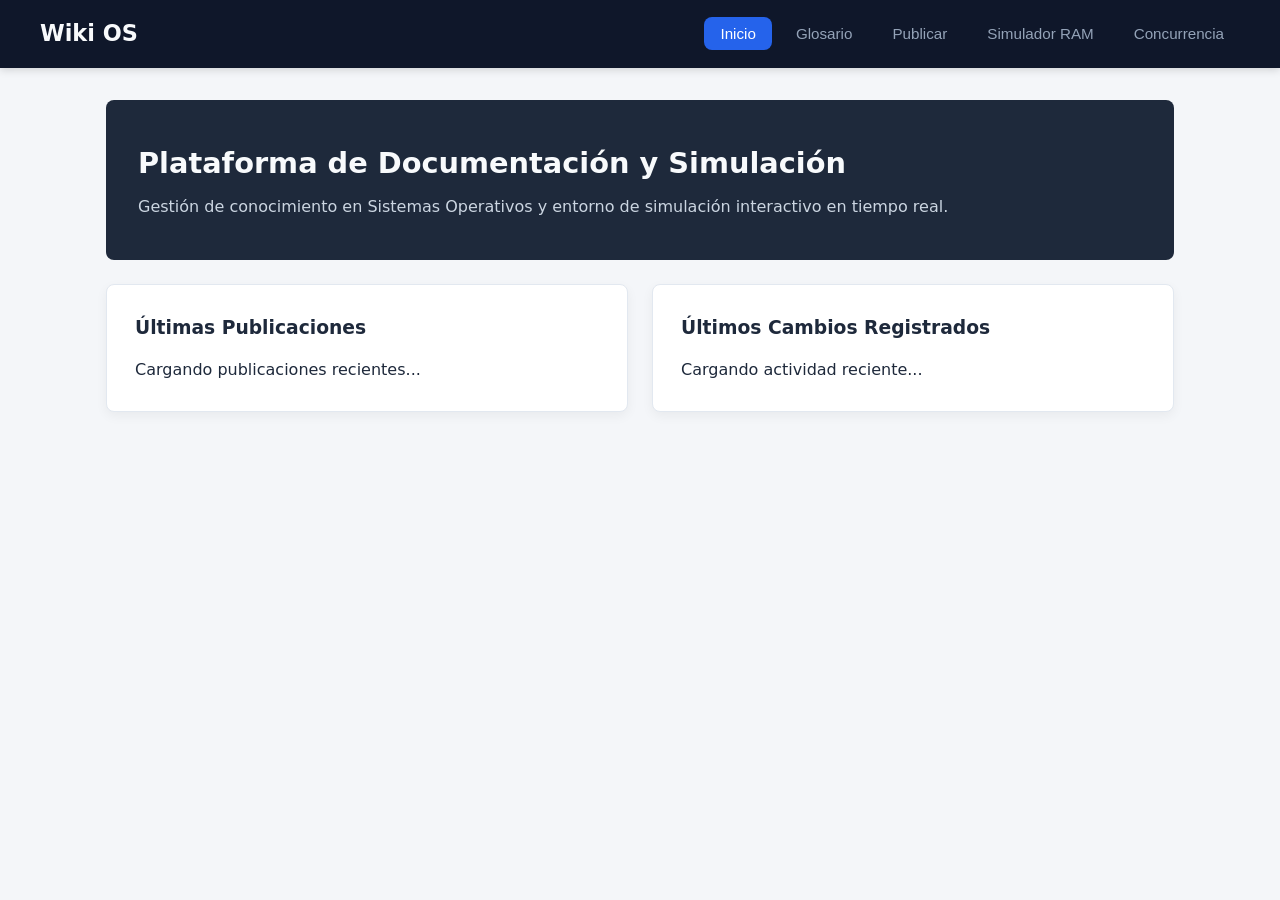
==== commit e2dbd79f: "feat: restauracion de archivos completos con sincronizacion lista para turso" ====
--- a/frontend/index.html
+++ b/frontend/index.html
@@ -3,290 +3,232 @@
 <head>
     <meta charset="UTF-8">
     <meta name="viewport" content="width=device-width, initial-scale=1.0">
-    <title>Sistemas Operativos - Wiki & Simuladores</title>
-    <link rel="preconnect" href="https://fonts.googleapis.com">
-    <link rel="preconnect" href="https://fonts.gstatic.com" crossorigin>
-    <link href="https://fonts.googleapis.com/css2?family=Inter:wght@400;500;600;700&display=swap" rel="stylesheet">
+    <title>Wiki & OS Simulator</title>
     <link rel="stylesheet" href="styles.css">
 </head>
 <body>
 
-    <!-- NAV -->
     <header class="navbar">
         <div class="nav-container">
             <div class="brand">
-                <span class="logo-icon"></span>
                 <h2>Wiki OS</h2>
             </div>
             <nav>
-                <button class="nav-btn active" onclick="mostrarSeccion('inicio')">Inicio</button>
-                <button class="nav-btn" onclick="mostrarSeccion('glosario')">Glosario & Artículos</button>
-                <button class="nav-btn" onclick="mostrarSeccion('publicar')">Publicar</button>
-                <button class="nav-btn" onclick="mostrarSeccion('simulador')">Simulador RAM</button>
-                <button class="nav-btn" onclick="mostrarSeccion('simulador-concurrencia')">Simulador Concurrencia</button>
+                <button class="nav-btn active" onclick="mostrarModulo('inicio')">Inicio</button>
+                <button class="nav-btn" onclick="mostrarModulo('glosario')">Glosario</button>
+                <button class="nav-btn" onclick="mostrarModulo('editor')">Publicar</button>
+                <button class="nav-btn" onclick="mostrarModulo('ram')">Simulador RAM</button>
+                <button class="nav-btn" onclick="mostrarModulo('concurrencia')">Concurrencia</button>
             </nav>
         </div>
     </header>
 
-    <!-- MAIN CONTAINER -->
     <main class="container">
 
-        <!-- 1. SECCIÓN: INICIO -->
-        <section id="inicio" class="modulo active">
+        <!-- 1. MODULO INICIO -->
+        <section id="modulo-inicio" class="modulo active">
             <div class="hero-card">
-                <h1>Plataforma Académica de Sistemas Operativos</h1>
-                <p>Explora conceptos, publica aportes y simula la asignación de memoria RAM y concurrencia en tiempo real.</p>
-                <div class="hero-actions">
-                    <button class="btn btn-primary" onclick="mostrarSeccion('simulador')">Probar Simulador RAM</button>
-                    <button class="btn btn-secondary" onclick="mostrarSeccion('simulador-concurrencia')">Probar Concurrencia</button>
-                </div>
+                <h1>Plataforma de Documentación y Simulación</h1>
+                <p>Gestión de conocimiento en Sistemas Operativos y entorno de simulación interactivo en tiempo real.</p>
             </div>
 
             <div class="grid-2">
                 <div class="card">
                     <h3>Últimas Publicaciones</h3>
-                    <div id="lista-recientes" style="margin-top: 1rem;">
-                        <p style="color: var(--text-muted);">Cargando publicaciones...</p>
-                    </div>
-                </div>
-                <div class="card">
-                    <h3>Estado Rápido del Simulador</h3>
-                    <p style="margin: 0.75rem 0; color: var(--text-muted);">Monitorea y asigna bloques de memoria simulando los algoritmos de gestión de RAM.</p>
-                    <button class="btn btn-outline" onclick="mostrarSeccion('simulador')">Ir al Simulador</button>
-                </div>
-            </div>
-        </section>
-
-        <!-- 2. SECCIÓN: GLOSARIO -->
-        <section id="glosario" class="modulo">
+                    <div id="contenedor-ultimas-publicaciones" style="margin-top: 15px;">
+                        <p class="text-muted">Cargando publicaciones recientes...</p>
+                    </div>
+                </div>
+
+                <div class="card">
+                    <h3>Últimos Cambios Registrados</h3>
+                    <div id="contenedor-ultimos-cambios" style="margin-top: 15px;">
+                        <p class="text-muted">Cargando actividad reciente...</p>
+                    </div>
+                </div>
+            </div>
+        </section>
+
+        <!-- 2. MODULO GLOSARIO -->
+        <section id="modulo-glosario" class="modulo">
+            <h2>Glosario de Términos</h2>
+            <p class="subtitle">Explora la documentación cargada en el sistema.</p>
+
+            <div id="lista-articulos-glosario" class="grid-cards">
+                <!-- Articulos cargados dinamicamente -->
+            </div>
+
+            <hr class="divider">
+
+            <h3>Historial General de Auditoría</h3>
+            <p class="subtitle">Bitácora global respaldada mediante Triggers SQL.</p>
+            
+            <div class="card" style="padding: 0; overflow-x: auto;">
+                <table style="width:100%; border-collapse:collapse;">
+                    <thead>
+                        <tr>
+                            <th>Acción</th>
+                            <th>Objeto / Título</th>
+                            <th>Usuario / Autor</th>
+                            <th>Fecha y Hora</th>
+                        </tr>
+                    </thead>
+                    <tbody id="tabla-historial-general">
+                        <tr><td colspan="4" style="text-align:center; padding:15px;">Cargando bitácora general...</td></tr>
+                    </tbody>
+                </table>
+            </div>
+        </section>
+
+        <!-- 3. MODULO DETALLE DE ARTICULO -->
+        <section id="modulo-articulo-detalle" class="modulo">
+            <button onclick="mostrarModulo('glosario')" class="btn btn-secondary" style="margin-bottom: 15px;">Volver al Glosario</button>
+            
+            <article id="contenido-articulo-activo" class="card"></article>
+
+            <div style="display: flex; gap: 10px; margin-bottom: 20px;">
+                <button id="btn-editar-actual" class="btn btn-primary" onclick="abrirEditorArticuloActual()">Editar Publicación</button>
+                <button id="btn-ver-historial-articulo" class="btn btn-outline" onclick="toggleHistorialArticulo()">Ver Historial de Cambios</button>
+            </div>
+
+            <div id="panel-historial-articulo" class="card" style="display: none; background-color: #f8fafc;">
+                <h4>Historial de Versiones Anteriores</h4>
+                <div id="lista-versiones-articulo" style="margin-top: 15px;"></div>
+            </div>
+        </section>
+
+        <!-- 4. MODULO EDITOR -->
+        <section id="modulo-editor" class="modulo">
+            <h2 id="titulo-form-editor">Crear Nueva Publicación</h2>
+            
             <div class="card">
-                <div class="section-header">
-                    <h2>Glosario & Artículos Académicos</h2>
-                    <p style="color: var(--text-muted);">Consulta las publicaciones agregadas por la comunidad.</p>
-                </div>
-
-                <div class="filter-bar">
-                    <input type="text" id="input-buscar" placeholder="Buscar por título o contenido..." oninput="filtrarPublicaciones()">
-                    <select id="select-categoria" onchange="filtrarPublicaciones()">
-                        <option value="todas">Todas las Categorías</option>
-                        <option value="Sistemas Operativos">Sistemas Operativos</option>
-                        <option value="Estructuras de Datos">Estructuras de Datos</option>
-                        <option value="Algoritmos">Algoritmos</option>
-                        <option value="Bases de Datos">Bases de Datos</option>
-                    </select>
-                </div>
-
-                <div id="contenedor-articulos" class="grid-cards"></div>
-            </div>
-        </section>
-
-        <!-- 3. SECCIÓN: LECTURA COMPLETA (DETALLE DEL ARTÍCULO) -->
-        <section id="modulo-lectura" class="modulo" style="display: none;">
-            <div class="card">
-                <button class="btn btn-secondary" onclick="mostrarSeccion('glosario')" style="margin-bottom: 1.5rem;">
-                    ← Volver al Glosario
-                </button>
-                <article class="articulo-completo">
-                    <span id="lectura-categoria" class="badge" style="background-color: var(--primary-color, #2563eb); color: white; padding: 4px 10px; border-radius: 12px; font-size: 0.85rem; font-weight: 600;"></span>
-                    <h1 id="lectura-titulo" style="margin: 1rem 0 0.5rem 0; font-size: 2rem;"></h1>
-                    <p class="meta-info" style="color: var(--text-muted, #666); margin-bottom: 1.5rem; font-size: 0.95rem;">
-                        Por <strong id="lectura-autor"></strong> — <span id="lectura-fecha"></span>
-                    </p>
-                    <hr style="border: 0; border-top: 1px solid #e5e7eb; margin-bottom: 1.5rem;">
-                    <div id="lectura-contenido" class="contenido-body" style="line-height: 1.8; font-size: 1.1rem; color: #1f2937;"></div>
-                </article>
-            </div>
-        </section>
-
-        <!-- 4. SECCIÓN: PUBLICAR / EDITAR -->
-        <section id="publicar" class="modulo">
-            <div class="card form-container">
-                <h2 id="form-titulo-header">Publicar Definición o Artículo</h2>
                 <form id="form-publicacion" onsubmit="guardarPublicacion(event)">
-                    <input type="hidden" id="edit-id" value="">
-
-                    <div class="form-group">
-                        <label for="titulo">Título de la publicación</label>
-                        <input type="text" id="titulo" required placeholder="Ej. Paginación de Memoria">
+                    <input type="hidden" id="edit-pub-id">
+
+                    <div class="form-group">
+                        <label>Título del Artículo:</label>
+                        <input type="text" id="form-titulo" required placeholder="Ej. Gestión de Memoria Virtual">
                     </div>
 
                     <div class="form-row">
                         <div class="form-group">
-                            <label for="tipo">Tipo de Contenido</label>
-                            <select id="tipo" required>
-                                <option value="Definición">Definición</option>
-                                <option value="Artículo">Artículo Académico</option>
+                            <label>Tipo:</label>
+                            <select id="form-tipo">
+                                <option value="Concepto">Concepto</option>
+                                <option value="Algoritmo">Algoritmo</option>
+                                <option value="Comando">Comando</option>
                             </select>
                         </div>
                         <div class="form-group">
-                            <label for="categoria">Categoría</label>
-                            <select id="categoria" required>
-                                <option value="Sistemas Operativos">Sistemas Operativos</option>
-                                <option value="Estructuras de Datos">Estructuras de Datos</option>
-                                <option value="Algoritmos">Algoritmos</option>
-                                <option value="Bases de Datos">Bases de Datos</option>
-                            </select>
-                        </div>
-                    </div>
-
-                    <div class="form-group">
-                        <label for="autor">Autor / Usuario</label>
-                        <input type="text" id="autor" required placeholder="Ej. Estudiante UMG">
-                    </div>
-
-                    <!-- BLOQUE DE TEXTAREA Y BOTONES -->
-                    <div class="form-group">
-                        <div style="display: flex; justify-content: space-between; align-items: center; margin-bottom: 0.5rem; flex-wrap: wrap; gap: 8px;">
-                            <label for="contenido" style="margin-bottom: 0;">Contenido</label>
-                            <div class="toolbar-imagenes" style="display: flex; gap: 0.5rem;">
-                                <button type="button" class="btn btn-outline" style="padding: 4px 10px; font-size: 0.85rem;" onclick="insertarImagenURL()">Insertar Imagen URL</button>
-                                <label class="btn btn-outline" style="padding: 4px 10px; font-size: 0.85rem; cursor: pointer; margin-bottom: 0;">
-                                    Subir Imagen PC (Base64)
-                                    <input type="file" id="file-imagen-base64" accept="image/*" onchange="insertarImagenBase64(event)" style="display: none;">
-                                </label>
+                            <label>Categoría:</label>
+                            <input type="text" id="form-categoria" required placeholder="Ej. Memoria, Concurrencia">
+                        </div>
+                    </div>
+
+                    <div class="form-group">
+                        <label>Autor:</label>
+                        <input type="text" id="form-autor" required placeholder="Nombre o usuario">
+                    </div>
+
+                    <div class="form-group">
+                        <label>Adjuntar Imagen (Opcional - Procesamiento Base64):</label>
+                        <input type="file" id="form-imagen-file" accept="image/*" onchange="insertarImagenBase64(event)">
+                    </div>
+
+                    <div class="form-group">
+                        <label>Contenido del Artículo:</label>
+                        <textarea id="form-contenido" rows="8" required oninput="actualizarVistaPreviaEditor()"></textarea>
+                    </div>
+
+                    <button type="submit" class="btn btn-primary">Guardar Publicación</button>
+                </form>
+            </div>
+
+            <h3>Vista Previa en Tiempo Real</h3>
+            <div id="vista-previa-editor" class="card" style="background: white; min-height: 100px;"></div>
+        </section>
+
+        <!-- 5. MODULO SIMULADOR RAM -->
+        <section id="modulo-ram" class="modulo">
+            <h2>Simulador de Memoria RAM (1024 MB)</h2>
+            <p class="subtitle">Estado de asignación global en tiempo real.</p>
+
+            <div class="grid-2">
+                <div class="card">
+                    <h3>Inyectar Proceso</h3>
+                    <form onsubmit="agregarProcesoRAM(event)">
+                        <div class="form-group">
+                            <label>Nombre del Proceso:</label>
+                            <input type="text" id="ram-nombre" placeholder="Ej. Proceso_Web" required>
+                        </div>
+
+                        <div class="form-row">
+                            <div class="form-group">
+                                <label>Tamaño (MB):</label>
+                                <input type="number" id="ram-tamano" value="128" min="16" max="1024" required>
                             </div>
-                        </div>
-                        <textarea id="contenido" rows="8" required placeholder="Escribe el desarrollo del tema aquí... Usa los botones superiores para insertar imágenes en cualquier párrafo."></textarea>
-                    </div>
-
-                    <!-- BLOQUE INDEPENDIENTE DE VISTA PREVIA EN VIVO -->
-                    <div class="form-group">
-                        <label>Vista Previa en Vivo (Así se verá publicado):</label>
-                        <div id="vista-previa-editor" style="border: 1px dashed #cbd5e1; padding: 15px; border-radius: 8px; background: #fafafa; min-height: 80px; max-height: 300px; overflow-y: auto;">
-                            <span style="color: #94a3b8; font-style: italic;">La vista previa de tu texto e imágenes aparecerá aquí conforme escribas...</span>
-                        </div>
-                    </div>
-
-                    <div style="display: flex; gap: 10px;">
-                        <button type="submit" id="btn-guardar-pub" class="btn btn-primary" style="flex: 1;">Guardar y Publicar</button>
-                        <button type="button" id="btn-cancelar-edicion" class="btn btn-secondary" style="display: none;" onclick="cancelarEdicion()">Cancelar Edición</button>
-                    </div>
-                </form>
-            </div>
-        </section>
-
-        <!-- 5. SECCIÓN: SIMULADOR RAM -->
-        <section id="simulador" class="modulo">
-            <div class="card">
-                <h2>Simulador de Memoria RAM (Total: 1024 MB)</h2>
-
-                <div class="stats-grid">
-                    <div class="stat-box">
-                        <small>RAM Usada</small>
-                        <p id="ram-usada">0 MB (0%)</p>
-                    </div>
-                    <div class="stat-box">
-                        <small>RAM Disponible</small>
-                        <p id="ram-disponible">1024 MB</p>
-                    </div>
-                </div>
-
-                <div class="ram-progress-container">
-                    <div id="ram-bar" class="ram-progress-bar" style="width: 0%;"></div>
-                </div>
-
-                <div class="sim-controls">
-                    <div style="display: flex; justify-content: space-between; align-items: center; flex-wrap: wrap; gap: 10px; margin-bottom: 1rem;">
-                        <h3>Crear Nuevo Proceso</h3>
-                        <button type="button" class="btn" style="background-color: #6f42c1; color: white;" onclick="ejecutarEscenarioAleatorioRAM()">
-                            Generar Escenario Aleatorio de Estrés (TTL > 15s)
-                        </button>
-                    </div>
-                    <form id="form-proceso" onsubmit="agregarProcesoSimulador(event)" class="form-inline">
-                        <input type="text" id="proc-nombre" placeholder="Nombre (Ej. Navegador)" required style="flex: 2;">
-                        <input type="number" id="proc-tamano" min="16" max="1024" value="128" placeholder="MB" required style="width: 90px;" title="Tamaño en MB">
-                        <input type="number" id="proc-tiempo" min="1" max="60" value="18" placeholder="Segundos" required style="width: 90px;" title="Tiempo de ejecución en segundos">
-                        <button type="submit" class="btn btn-primary">Agregar</button>
-                        <button type="button" class="btn btn-danger" onclick="reiniciarSimulador()">Reiniciar</button>
+                            <div class="form-group">
+                                <label>Duración (Segundos):</label>
+                                <input type="number" id="ram-duracion" value="15" min="5" max="60" required>
+                            </div>
+                        </div>
+
+                        <div style="display: flex; gap: 10px; flex-wrap: wrap; margin-top: 10px;">
+                            <button type="submit" class="btn btn-primary">Cargar a RAM</button>
+                            <button type="button" class="btn btn-outline" onclick="generarLoteAleatorioRAM()">Generar Lote Aleatorio</button>
+                            <button type="button" class="btn btn-danger" onclick="resetearRAM()">Reiniciar RAM</button>
+                        </div>
                     </form>
                 </div>
 
-                <hr class="divider">
-
-                <div class="grid-2">
-                    <div>
-                        <h3>Procesos en Ejecución (RAM)</h3>
-                        <ul id="lista-ejecucion" class="process-list"></ul>
-                    </div>
-                    <div>
-                        <h3>Cola de Espera</h3>
-                        <ul id="lista-espera" class="process-list"></ul>
-                    </div>
-                </div>
-            </div>
-        </section>
-
-       <!-- 6. SECCIÓN: SIMULADOR CONCURRENCIA -->
-        <section id="simulador-concurrencia" class="modulo">
-            <div class="card-container">
-                <h2>Simulador de Concurrencia (Reserva de Vuelo)</h2>
-                <p class="subtitle">Interactúa con la cabina o ejecuta pruebas de estrés de hilos concurrentes (Overbooking vs Mutex Lock)</p>
-
-                <!-- Tarjetas Estadísticas -->
-                <div class="stats-grid">
-                    <div class="stat-card">
-                        <span class="stat-label">Estado de Integridad</span>
-                        <h3 id="stat-integridad">Esperando acción</h3>
-                    </div>
-                    <div class="stat-card">
-                        <span class="stat-label">Asientos con Overbooking</span>
-                        <h3 id="stat-overbooking">0 / 12</h3>
-                    </div>
-                </div>
-
-                <!-- Panel de Control y Botones -->
-                <div class="control-panel">
-                    <div class="mode-toggle">
-                        <label>
-                            <input type="checkbox" id="chk-modo-protegido">
-                            <span>Activar Mutex Lock (Sección Crítica)</span>
-                        </label>
-                    </div>
-                    <div style="display: flex; gap: 10px; flex-wrap: wrap;">
-                        <button class="btn btn-primary" onclick="ejecutarSimulacionConcurrencia()">Estrés Hilos Aleatorios</button>
-                        <button class="btn btn-danger" onclick="reiniciarVuelo()">Reiniciar Avión</button>
-                    </div>
-                </div>
-
-                <!-- CABINA DEL AVIÓN INTERACTIVA -->
-                <div class="airplane-container">
-                    <div class="airplane-cockpit">
-                        FRENTE DE LA CABINA / COCKPIT
-                    </div>
-
-                    <!-- Leyenda de colores -->
-                    <div class="cabin-legend">
-                        <span><i class="dot dot-available"></i> Disponible</span>
-                        <span><i class="dot dot-confirmed"></i> Reservado</span>
-                        <span><i class="dot dot-conflict"></i> Overbooking</span>
-                    </div>
-
-                    <!-- Mapa de Asientos -->
-                    <div id="grid-cabina" class="cabin-grid">
-                        <p class="placeholder-text">Cargando cabina...</p>
-                    </div>
-                </div>
-
-                <!-- Formulario de Reserva Manual de Usuario -->
-                <div class="manual-booking-box">
-                    <h3>Selección Manual de Asiento</h3>
-                    <div class="form-inline" style="margin-top: 10px;">
-                        <select id="select-asiento-manual" class="form-control">
-                            <option value="">Cargando asientos disponibles...</option>
-                        </select>
-                        <input type="text" id="input-pasajero-nombre" placeholder="Nombre del Pasajero (Ej. Carlos)" value="Pasajero Web">
-                        <button class="btn btn-primary" onclick="reservarAsientoManual()">Confirmar Reserva</button>
-                    </div>
-                </div>
-
-                <!-- Consola de Registro de Hilos -->
-                <h3 class="section-title">Registro de Ejecución (Kernel execution log)</h3>
-                <pre id="terminal-logs" class="terminal-box">Sistema de vuelo iniciado. Selecciona un asiento o lanza la prueba de hilos.</pre>
-            </div>
-        </section>
+                <div class="card">
+                    <h3>Estado de la Memoria</h3>
+                    <p><strong>Uso de RAM:</strong> <span id="ram-texto-uso">0 / 1024 MB</span></p>
+                    <div class="ram-progress-container">
+                        <div id="ram-barra-progreso" class="ram-progress-bar" style="width: 0%;"></div>
+                    </div>
+
+                    <h4>Procesos en Ejecución</h4>
+                    <div id="ram-lista-ejecucion" style="margin-bottom: 15px;"></div>
+
+                    <h4>Cola de Espera</h4>
+                    <div id="ram-lista-espera"></div>
+                </div>
+            </div>
+        </section>
+
+        <!-- 6. MODULO SIMULADOR DE CONCURRENCIA -->
+        <section id="modulo-concurrencia" class="modulo">
+            <h2>Simulador de Concurrencia (Asientos de Vuelo)</h2>
+            <p class="subtitle">Sincronización multiusuario vía Polling (1.5s) y Mutex Lock con Auto-Release (30s TTL).</p>
+
+            <div class="control-panel">
+                <div style="display: flex; gap: 15px; align-items: center; flex-wrap: wrap;">
+                    <label style="display: flex; align-items: center; gap: 8px; cursor: pointer; font-weight: bold;">
+                        <input type="checkbox" id="chk-mutex-activado" onchange="cambiarMutexCheck(this.checked)">
+                        Activar Mutex Lock (Exclusión Mutua)
+                    </label>
+                    <button class="btn btn-outline" onclick="dispararRafagaConcurrencia()">Lanzar Ráfaga (20 Hilos)</button>
+                    <button class="btn btn-danger" onclick="resetearConcurrencia()">Limpiar Vuelo</button>
+                </div>
+                <span id="concurrencia-estado-mutex" class="seat-badge">MUTEX: INACTIVO</span>
+            </div>
+
+            <div class="grid-2">
+                <div class="card">
+                    <h3>Mapa de Asientos del Vuelo</h3>
+                    <div id="concurrencia-mapa-asientos" style="display: grid; grid-template-columns: repeat(4, 1fr); gap: 10px; margin-top: 15px;"></div>
+                </div>
+
+                <div class="card">
+                    <h3>Consola de Eventos del Kernel</h3>
+                    <div id="concurrencia-terminal-logs" class="terminal-box"></div>
+                </div>
+            </div>
+        </section>
+
     </main>
 
-    <!-- ARCHIVO JS CONECTADO EXTERNAMENTE -->
     <script src="app.js"></script>
 </body>
 </html>
--- a/frontend/styles.css
+++ b/frontend/styles.css
@@ -1,4 +1,3 @@
-/* Variables */
 :root {
     --bg-main: #f4f6f9;
     --card-bg: #ffffff;
@@ -10,14 +9,11 @@
     --text-muted: #64748b;
     --text-light: #f8fafc;
     --border-color: #e2e8f0;
-    --success-color: #10b981;
     --danger-color: #ef4444;
-    --warning-color: #f59e0b;
     --radius: 8px;
     --shadow: 0 4px 12px rgba(0, 0, 0, 0.05);
 }
 
-/* Base Styles */
 * {
     box-sizing: border-box;
     margin: 0;
@@ -25,13 +21,12 @@
 }
 
 body {
-    font-family: 'Inter', -apple-system, BlinkMacSystemFont, "Segoe UI", Roboto, sans-serif;
+    font-family: system-ui, -apple-system, BlinkMacSystemFont, "Segoe UI", Roboto, sans-serif;
     background-color: var(--bg-main);
     color: var(--text-dark);
     line-height: 1.6;
 }
 
-/* Navegacion*/
 .navbar {
     background-color: var(--navy-dark);
     color: var(--text-light);
@@ -48,12 +43,6 @@
     display: flex;
     justify-content: space-between;
     align-items: center;
-}
-
-.brand {
-    display: flex;
-    align-items: center;
-    gap: 0.75rem;
 }
 
 .brand h2 {
@@ -89,7 +78,6 @@
     background-color: var(--blue-primary);
 }
 
-/* Contendores y modulos */
 .container {
     max-width: 1100px;
     margin: 2rem auto;
@@ -110,7 +98,6 @@
     to { opacity: 1; transform: translateY(0); }
 }
 
-/* TARJETAS Y CONTENEDORES */
 .card {
     background-color: var(--card-bg);
     border: 1px solid var(--border-color);
@@ -126,26 +113,17 @@
     padding: 2.5rem 2rem;
     border-radius: var(--radius);
     margin-bottom: 1.5rem;
-    box-shadow: 0 6px 16px rgba(15, 23, 42, 0.12);
 }
 
 .hero-card h1 {
-    font-size: 2rem;
-    margin-bottom: 0.75rem;
+    font-size: 1.8rem;
+    margin-bottom: 0.5rem;
 }
 
 .hero-card p {
     color: #cbd5e1;
-    font-size: 1.1rem;
-    margin-bottom: 1.5rem;
-}
-
-.hero-actions {
-    display: flex;
-    gap: 1rem;
-}
-
-/* LAYOUT GRIDS */
+}
+
 .grid-2 {
     display: grid;
     grid-template-columns: 1fr 1fr;
@@ -159,7 +137,6 @@
     margin-top: 1.5rem;
 }
 
-/* Botonos y formulario */
 .btn {
     padding: 0.6rem 1.2rem;
     border-radius: var(--radius);
@@ -170,47 +147,13 @@
     transition: background 0.2s ease;
 }
 
-.btn-primary {
-    background-color: var(--blue-primary);
-    color: white;
-}
-
-.btn-primary:hover {
-    background-color: var(--blue-hover);
-}
-
-.btn-secondary {
-    background-color: #334155;
-    color: white;
-}
-
-.btn-secondary:hover {
-    background-color: #475569;
-}
-
-.btn-outline {
-    background: transparent;
-    border: 1px solid var(--blue-primary);
-    color: var(--blue-primary);
-}
-
-.btn-outline:hover {
-    background-color: var(--blue-primary);
-    color: white;
-}
-
-.btn-danger {
-    background-color: var(--danger-color);
-    color: white;
-}
-
-.btn-danger:hover {
-    background-color: #dc2626;
-}
-
-.btn-block {
-    width: 100%;
-}
+.btn-primary { background-color: var(--blue-primary); color: white; }
+.btn-primary:hover { background-color: var(--blue-hover); }
+.btn-secondary { background-color: #334155; color: white; }
+.btn-secondary:hover { background-color: #475569; }
+.btn-outline { background: transparent; border: 1px solid var(--blue-primary); color: var(--blue-primary); }
+.btn-outline:hover { background-color: var(--blue-primary); color: white; }
+.btn-danger { background-color: var(--danger-color); color: white; }
 
 .form-group {
     margin-bottom: 1.25rem;
@@ -223,9 +166,7 @@
     font-size: 0.9rem;
 }
 
-.form-group input,
-.form-group select,
-.form-group textarea {
+.form-group input, .form-group select, .form-group textarea {
     width: 100%;
     padding: 0.65rem 0.8rem;
     border: 1px solid var(--border-color);
@@ -233,13 +174,6 @@
     font-family: inherit;
     font-size: 0.95rem;
     outline: none;
-}
-
-.form-group input:focus,
-.form-group select:focus,
-.form-group textarea:focus {
-    border-color: var(--blue-primary);
-    box-shadow: 0 0 0 3px rgba(37, 99, 235, 0.1);
 }
 
 .form-row {
@@ -248,100 +182,19 @@
     gap: 1rem;
 }
 
-/* filtro y busqueda */
-.filter-bar {
-    display: flex;
-    gap: 1rem;
-    margin-top: 1rem;
-}
-
-.filter-bar input {
-    flex: 2;
-    padding: 0.65rem 0.8rem;
-    border: 1px solid var(--border-color);
-    border-radius: var(--radius);
-}
-
-.filter-bar select {
-    flex: 1;
-    padding: 0.65rem 0.8rem;
-    border: 1px solid var(--border-color);
-    border-radius: var(--radius);
-}
-
-/* Parte de estadísticas y simulador */
-
-.stats-grid {
-    display: grid;
-    grid-template-columns: 1fr 1fr;
-    gap: 1rem;
-    margin: 1.25rem 0;
-}
-
-.stat-box {
-    background-color: #f8fafc;
-    border: 1px solid var(--border-color);
-    padding: 1rem;
-    border-radius: var(--radius);
-}
-
-.stat-box small {
-    color: var(--text-muted);
-    font-weight: 600;
-}
-
-.stat-box p {
-    font-size: 1.4rem;
-    font-weight: 700;
-    color: var(--navy-dark);
-}
-
 .ram-progress-container {
     width: 100%;
-    height: 24px;
+    height: 20px;
     background-color: #e2e8f0;
-    border-radius: 12px;
+    border-radius: 10px;
     overflow: hidden;
-    margin-bottom: 1.5rem;
+    margin: 1rem 0;
 }
 
 .ram-progress-bar {
     height: 100%;
-    background: linear-gradient(90deg, #10b981 0%, #059669 100%);
-    transition: width 0.4s ease;
-}
-
-.sim-controls {
-    background-color: #f8fafc;
-    padding: 1.25rem;
-    border-radius: var(--radius);
-    border: 1px solid var(--border-color);
-}
-
-.sim-controls h3 {
-    margin-bottom: 0.75rem;
-    font-size: 1rem;
-}
-
-.form-inline {
-    display: flex;
-    gap: 0.75rem;
-    flex-wrap: wrap;
-}
-
-.form-inline input[type="text"] { flex: 2; }
-.form-inline input[type="number"] { flex: 1; }
-
-.divider {
-    border: 0;
-    height: 1px;
-    background-color: var(--border-color);
-    margin: 1.75rem 0;
-}
-
-.process-list {
-    list-style: none;
-    margin-top: 0.75rem;
+    background-color: var(--blue-primary);
+    transition: width 0.3s ease;
 }
 
 .process-item {
@@ -355,13 +208,6 @@
     align-items: center;
 }
 
-.process-item strong {
-    color: var(--navy-dark);
-}
-
-/* ==========================================
-   TARJETAS DE ARTÍCULOS
-   ========================================== */
 .article-card {
     border: 1px solid var(--border-color);
     border-radius: var(--radius);
@@ -375,7 +221,7 @@
 .article-badge {
     align-self: flex-start;
     padding: 0.2rem 0.6rem;
-    border-radius: 20px;
+    border-radius: 4px;
     font-size: 0.75rem;
     font-weight: 700;
     text-transform: uppercase;
@@ -388,320 +234,56 @@
     font-size: 1.1rem;
     font-weight: 700;
     margin-bottom: 0.5rem;
-    color: var(--navy-dark);
 }
 
 .article-meta {
     font-size: 0.8rem;
     color: var(--text-muted);
-    margin-bottom: 0.75rem;
-}
-
-/* RESPONSIVE */
-@media (max-width: 768px) {
-    .grid-2, .form-row, .stats-grid {
-        grid-template-columns: 1fr;
-    }
-    .filter-bar, .form-inline {
-        flex-direction: column;
-    }
-    .nav-container {
-        flex-direction: column;
-        gap: 1rem;
-    }
-}
-
-/* Tarjeta Contenedora Principal */
-.card-container {
+}
+
+.control-panel {
+    display: flex;
+    justify-content: space-between;
+    align-items: center;
     background-color: #ffffff;
-    border-radius: 12px;
-    padding: 25px;
-    box-shadow: 0 4px 15px rgba(0, 0, 0, 0.05);
-    margin-top: 20px;
-}
-
-.card-container h2 {
-    font-size: 1.5rem;
-    color: #1a233a;
-    margin-bottom: 5px;
-}
-
-.subtitle {
-    color: #6c757d;
-    font-size: 0.9rem;
-    margin-bottom: 20px;
-}
-
-.section-title {
-    font-size: 1.1rem;
-    color: #1a233a;
-    margin: 25px 0 10px 0;
-}
-
-/* Tarjetas Estadísticas Superior */
-.stats-grid {
-    display: grid;
-    grid-template-columns: repeat(auto-fit, minmax(220px, 1fr));
-    gap: 15px;
-    margin-bottom: 20px;
-}
-
-.stat-card {
-    background-color: #f8f9fa;
-    border: 1px solid #e9ecef;
-    border-left: 4px solid #0d6efd;
-    border-radius: 8px;
+    border: 1px solid var(--border-color);
     padding: 15px;
-}
-
-.stat-label {
-    font-size: 0.8rem;
-    color: #6c757d;
-    text-transform: uppercase;
-    font-weight: 600;
-}
-
-.stat-card h3 {
-    margin-top: 5px;
-    font-size: 1.1rem;
-    color: #212529;
-}
-
-/* Panel de Control y Botón */
-.control-panel {
-    display: flex;
-    justify-content: space-between;
-    align-items: center;
-    background-color: #f8f9fa;
-    padding: 15px;
-    border-radius: 8px;
+    border-radius: var(--radius);
     margin-bottom: 20px;
     flex-wrap: wrap;
     gap: 10px;
 }
 
-.mode-toggle label {
-    display: flex;
-    align-items: center;
-    gap: 10px;
-    cursor: pointer;
-    font-weight: 600;
-    color: #495057;
-}
-
-.btn {
-    padding: 10px 20px;
-    border: none;
-    border-radius: 6px;
-    font-weight: 600;
-    cursor: pointer;
-    transition: background 0.2s;
-}
-
-.btn-primary {
-    background-color: #0d6efd;
-    color: white;
-}
-
-.btn-primary:hover {
-    background-color: #0b5ed7;
-}
-
-/* Cuadrícula de Asientos */
-.seats-grid {
-    display: grid;
-    grid-template-columns: repeat(auto-fit, minmax(170px, 1fr));
-    gap: 12px;
-}
-
-.seat-card {
-    background-color: #ffffff;
-    border: 2px solid #dee2e6;
-    border-radius: 8px;
-    padding: 12px;
-}
-
-.seat-card.seat-success {
-    border-color: #198754;
-    background-color: #f1f9f5;
-}
-
-.seat-card.seat-danger {
-    border-color: #dc3545;
-    background-color: #fff0f1;
-}
-
-.seat-header {
-    display: flex;
-    justify-content: space-between;
-    font-weight: bold;
-    margin-bottom: 8px;
-}
-
 .seat-badge {
     font-size: 0.75rem;
-    padding: 2px 6px;
+    padding: 4px 8px;
     border-radius: 4px;
-    background-color: #e9ecef;
-}
-
-.placeholder-text {
-    color: #6c757d;
-    font-size: 0.9rem;
-    grid-column: 1 / -1;
-}
-
-/* Terminal de Logs Negra */
+    font-weight: bold;
+}
+
 .terminal-box {
-    background-color: #1a1e24;
-    color: #2ef072;
+    background-color: #1e293b;
+    color: #f8fafc;
     padding: 15px;
-    border-radius: 8px;
-    font-family: 'Consolas', 'Courier New', monospace;
-    max-height: 220px;
+    border-radius: var(--radius);
+    font-family: monospace;
+    height: 250px;
     overflow-y: auto;
     font-size: 0.85rem;
-    line-height: 1.4;
-    white-space: pre-wrap;
-}
-
-/* Control de visibilidad de módulos */
-.modulo {
-    display: none;
-}
-
-.modulo.active {
-    display: block;
-}
-
-/* ==========================================
-   DISEÑO DE CABINA DE AVIÓN Y ASIENTOS
-   ========================================== */
-.airplane-container {
-    background-color: #f1f5f9;
-    border: 2px solid #cbd5e1;
-    border-radius: 40px 40px 16px 16px;
-    padding: 20px;
-    margin: 20px 0;
-    max-width: 650px;
-    margin-left: auto;
-    margin-right: auto;
-    box-shadow: inset 0 2px 6px rgba(0,0,0,0.05);
-}
-
-.airplane-cockpit {
-    background-color: #1e293b;
-    color: #f8fafc;
-    text-align: center;
-    padding: 10px;
-    border-radius: 30px 30px 8px 8px;
-    font-weight: 700;
-    font-size: 0.85rem;
-    letter-spacing: 1px;
-    margin-bottom: 15px;
-}
-
-.cabin-legend {
-    display: flex;
-    justify-content: center;
-    gap: 20px;
-    margin-bottom: 15px;
-    font-size: 0.85rem;
-    color: #475569;
-}
-
-.dot {
-    display: inline-block;
-    width: 12px;
-    height: 12px;
-    border-radius: 50%;
-    margin-right: 5px;
-}
-
-.dot-available { background-color: #ffffff; border: 2px solid #94a3b8; }
-.dot-confirmed { background-color: #2563eb; }
-.dot-conflict { background-color: #ef4444; }
-
-/* Grid de Filas y Pasillo */
-.cabin-grid {
-    display: flex;
-    flex-direction: column;
-    gap: 12px;
-}
-
-.cabin-row {
-    display: flex;
-    justify-content: center;
-    align-items: center;
-    gap: 10px;
-}
-
-.aisle {
-    width: 30px;
-    text-align: center;
-    font-size: 0.75rem;
-    color: #94a3b8;
-    font-weight: 600;
-}
-
-/* Asientos Interactivos */
-.seat-btn {
-    width: 70px;
-    height: 65px;
-    background-color: #ffffff;
-    border: 2px solid #cbd5e1;
-    border-radius: 10px 10px 6px 6px;
-    display: flex;
-    flex-direction: column;
-    align-items: center;
-    justify-content: center;
-    cursor: pointer;
-    transition: all 0.2s ease;
-    padding: 4px;
-}
-
-.seat-btn:hover:not(:disabled) {
-    transform: translateY(-2px);
-    border-color: #2563eb;
-    box-shadow: 0 4px 8px rgba(37, 99, 235, 0.2);
-}
-
-.seat-btn.seat-occupied {
-    background-color: #eff6ff;
-    border-color: #2563eb;
-    color: #1e3a8a;
-}
-
-.seat-btn.seat-overbooking {
-    background-color: #fef2f2;
-    border-color: #ef4444;
-    color: #991b1b;
-    animation: pulse 1s infinite alternate;
-}
-
-@keyframes pulse {
-    from { border-color: #ef4444; }
-    to { border-color: #b91c1c; box-shadow: 0 0 10px rgba(239, 68, 68, 0.5); }
-}
-
-.seat-id {
-    font-weight: 700;
-    font-size: 0.85rem;
-}
-
-.seat-passenger {
-    font-size: 0.65rem;
-    white-space: nowrap;
-    overflow: hidden;
-    text-overflow: ellipsis;
-    max-width: 60px;
-}
-
-/* Formulario Manual */
-.manual-booking-box {
-    background-color: #f8fafc;
-    border: 1px solid #e2e8f0;
-    border-radius: 8px;
-    padding: 15px;
-    margin-bottom: 20px;
+}
+
+.subtitle {
+    color: var(--text-muted);
+    margin-bottom: 1rem;
+}
+
+.divider {
+    border: none;
+    border-top: 1px solid var(--border-color);
+    margin: 2rem 0;
+}
+
+@media (max-width: 768px) {
+    .grid-2, .form-row { grid-template-columns: 1fr; }
+    .nav-container { flex-direction: column; gap: 1rem; }
 }
